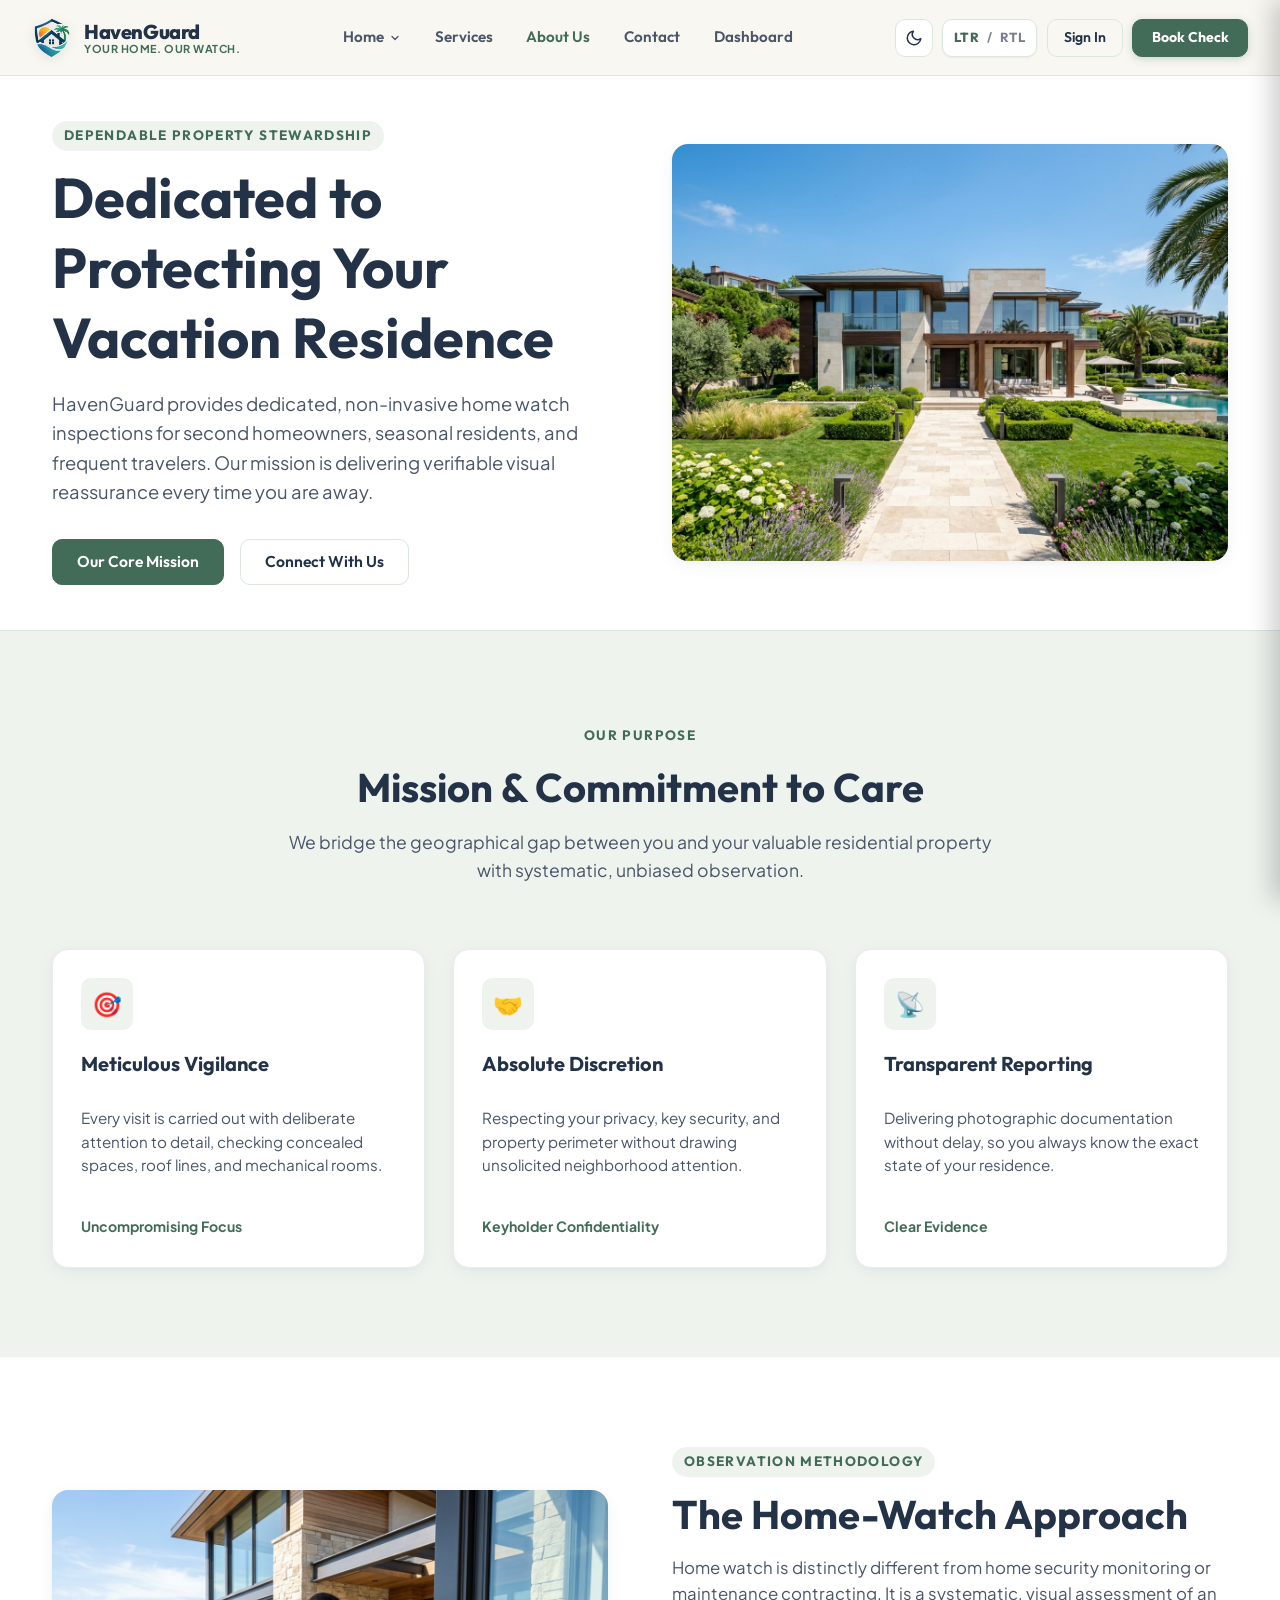
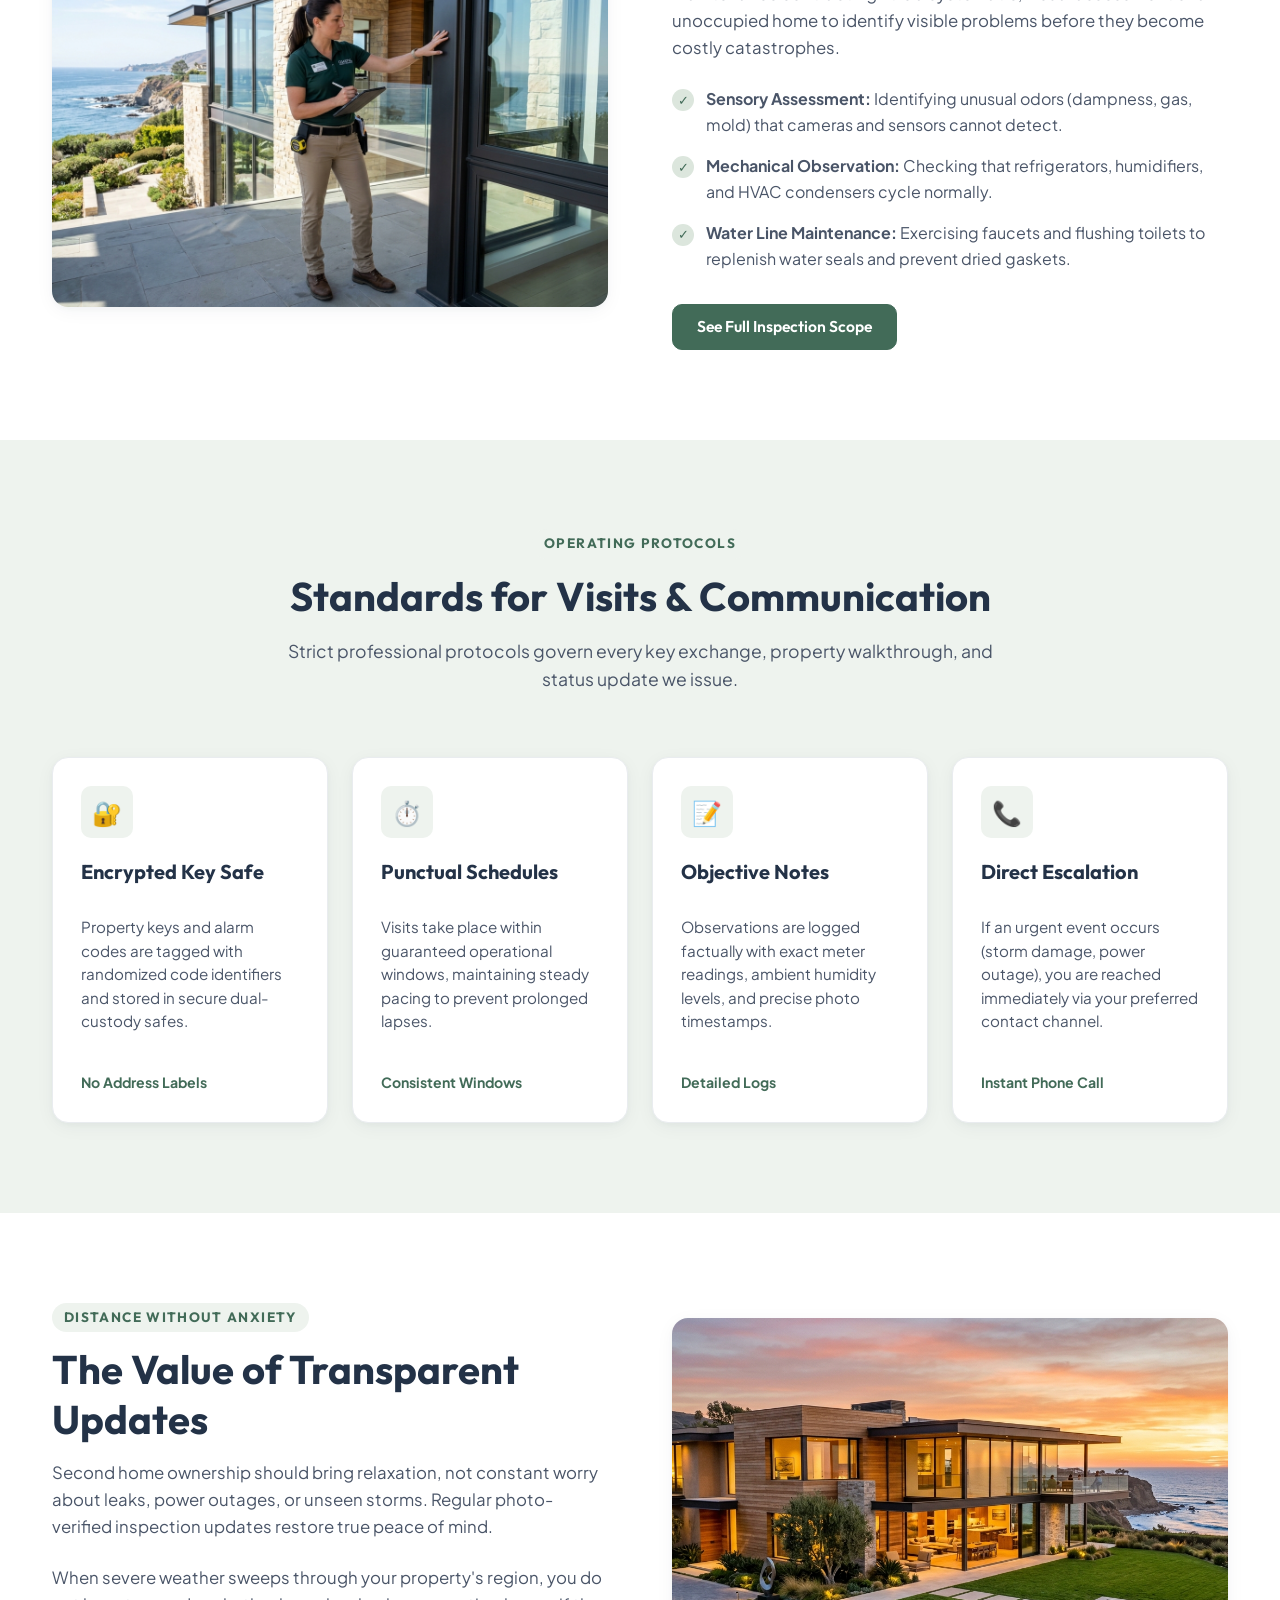
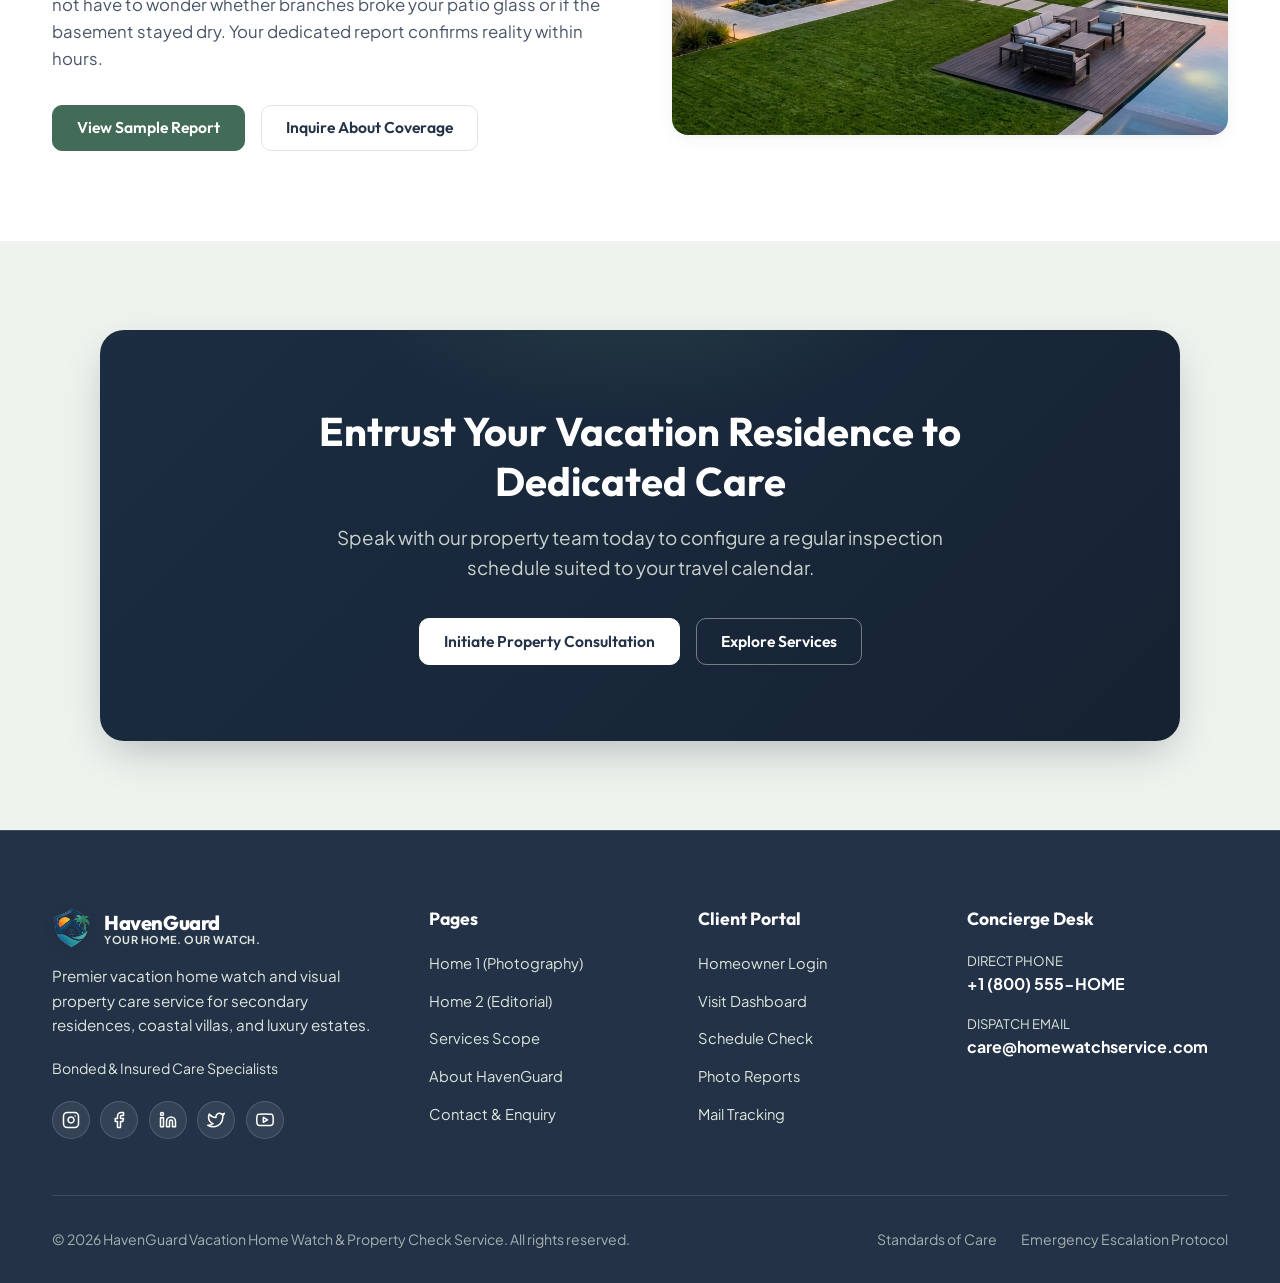
==== about.html @ 10bddcb8 "first commit" ====
<!DOCTYPE html>
<html lang="en" dir="ltr" data-theme="light">
<head>
  <meta charset="UTF-8">
  <meta name="viewport" content="width=device-width, initial-scale=1.0">
  <title>About Us | Vacation Home Watch Standards | HavenGuard</title>
  <meta name="description" content="Learn about our mission, methodical home-watch approach, rigorous inspection standards, and dependable homeowner communication.">
    <link rel="icon" type="image/png" href="assets/images/favicon.png">
  <link rel="stylesheet" href="assets/css/style.css">
  <script>
    (function() {
      const t = localStorage.getItem('homewatch_theme') || 'light';
      const d = localStorage.getItem('homewatch_dir') || 'ltr';
      document.documentElement.setAttribute('data-theme', t);
      document.documentElement.setAttribute('dir', d);
      document.documentElement.lang = d === 'rtl' ? 'ar' : 'en';
    })();
  </script>
</head>
<body>

  <!-- Page Preloader -->
  <div id="page-preloader" class="page-preloader" aria-hidden="true">
    <div class="preloader-content">
      <div class="preloader-shield-wrap">
        <img src="assets/images/havenguard-shield-icon.png" alt="HavenGuard" class="preloader-shield" width="68" height="68">
        <div class="preloader-pulse-ring"></div>
      </div>
      <div class="preloader-brand">
        <span class="preloader-title">HavenGuard</span>
        <span class="preloader-tagline">Your Home. Our Watch.</span>
      </div>
      <div class="preloader-progress-track">
        <div class="preloader-progress-bar"></div>
      </div>
    </div>
  </div>


  <!-- Navigation Header -->
  <header class="site-header">
    <div class="container navbar">
            <!-- Logo -->
      <a href="index.html" class="nav-brand" id="brand-logo" aria-label="HavenGuard - Your Home. Our Watch.">
        <img src="assets/images/havenguard-shield-icon.png" alt="HavenGuard Shield Logo" class="brand-logo-shield" width="38" height="38">
        <div class="brand-title-group">
          <span class="brand-name">HavenGuard</span>
          <span class="brand-tagline">Your Home. Our Watch.</span>
        </div>
      </a>

      <!-- Desktop Menu Links -->
      <nav class="nav-navigation" aria-label="Main Navigation">
        <ul class="nav-menu">
          <li class="nav-item">
            <button type="button" class="nav-link dropdown-trigger" aria-expanded="false" id="home-dropdown-btn">
              <span>Home</span>
              <svg class="dropdown-arrow" width="12" height="12" viewBox="0 0 24 24" fill="none" stroke="currentColor" stroke-width="2.5" stroke-linecap="round" stroke-linejoin="round" aria-hidden="true"><polyline points="6 9 12 15 18 9"></polyline></svg>
            </button>
            <ul class="dropdown-menu" aria-label="Home Variations">
              <li><a href="index.html" class="dropdown-item">Home 1 (Photography)</a></li>
              <li><a href="home-2.html" class="dropdown-item">Home 2 (Editorial)</a></li>
            </ul>
          </li>
          <li class="nav-item"><a href="services.html" class="nav-link">Services</a></li>
          <li class="nav-item"><a href="about.html" class="nav-link active">About Us</a></li>
          <li class="nav-item"><a href="contact.html" class="nav-link">Contact</a></li>
          <li class="nav-item"><a href="dashboard.html" class="nav-link">Dashboard</a></li>
        </ul>
      </nav>

      <!-- Action Controls -->
      <div class="nav-actions">
        <!-- Theme Toggle -->
        <button class="control-btn js-theme-toggle" id="theme-toggle-btn" aria-label="Switch to dark mode" title="Switch to dark mode">
          <svg class="theme-icon theme-icon-moon" width="18" height="18" viewBox="0 0 24 24" fill="none" stroke="currentColor" stroke-width="2" stroke-linecap="round" stroke-linejoin="round" aria-hidden="true">
            <path d="M21 12.79A9 9 0 1 1 11.21 3 7 7 0 0 0 21 12.79z"></path>
          </svg>
        </button>

        <!-- RTL / LTR Toggle -->
        <button class="control-btn dir-toggle-btn js-rtl-toggle" id="rtl-toggle-btn" aria-label="Switch text direction to RTL" title="Current: LTR (Click to switch to RTL)">
          <span class="dir-opt dir-opt-ltr active">LTR</span>
          <span class="dir-opt-sep">/</span>
          <span class="dir-opt dir-opt-rtl">RTL</span>
        </button>

        <!-- Simple Words Sign In Button -->
        <a href="login.html" class="btn btn-secondary btn-sm nav-login-btn" id="nav-login-btn">
          Sign In
        </a>

        <!-- Theme Matching CTA Button -->
        <a href="contact.html" class="btn btn-primary btn-sm nav-cta-btn" id="nav-cta-btn">
          Book Check
        </a>

        <!-- Mobile Hamburger Button -->
        <button class="hamburger-btn js-hamburger-btn" id="mobile-menu-btn" aria-label="Open mobile navigation menu" aria-expanded="false">
          <svg width="20" height="20" viewBox="0 0 24 24" fill="none" stroke="currentColor" stroke-width="2.2" stroke-linecap="round" stroke-linejoin="round" aria-hidden="true">
            <line x1="3" y1="12" x2="21" y2="12"></line>
            <line x1="3" y1="6" x2="21" y2="6"></line>
            <line x1="3" y1="18" x2="21" y2="18"></line>
          </svg>
        </button>
      </div>
    </div>
  </header>

  <!-- Mobile Drawer & Backdrop -->
  <div class="mobile-nav-backdrop js-mobile-backdrop"></div>
  <aside class="mobile-nav-drawer js-mobile-drawer" id="mobile-nav-drawer" aria-label="Mobile Navigation">
    <div class="mobile-nav-header">
      <a href="index.html" class="nav-brand" aria-label="HavenGuard Home">
        <img src="assets/images/havenguard-shield-icon.png" alt="HavenGuard Shield Logo" class="brand-logo-shield" width="34" height="34">
        <div class="brand-title-group">
          <span class="brand-name">HavenGuard</span>
          <span class="brand-tagline">Your Home. Our Watch.</span>
        </div>
      </a>
      <button class="control-btn js-drawer-close" aria-label="Close navigation menu">
        <svg width="18" height="18" viewBox="0 0 24 24" fill="none" stroke="currentColor" stroke-width="2" stroke-linecap="round" stroke-linejoin="round" aria-hidden="true">
          <line x1="18" y1="6" x2="6" y2="18"></line>
          <line x1="6" y1="6" x2="18" y2="18"></line>
        </svg>
      </button>
    </div>
    <ul class="mobile-nav-menu">
      <li class="mobile-nav-item has-dropdown">
        <button type="button" class="mobile-nav-link mobile-dropdown-toggle" id="mobile-home-dropdown-toggle" aria-expanded="false">
          <span>Home Variations</span>
          <svg class="dropdown-arrow" width="12" height="12" viewBox="0 0 24 24" fill="none" stroke="currentColor" stroke-width="2.5" stroke-linecap="round" stroke-linejoin="round" aria-hidden="true"><polyline points="6 9 12 15 18 9"></polyline></svg>
        </button>
        <ul class="mobile-dropdown-list">
          <li><a href="index.html" class="mobile-sublink">Home 1 (Photography)</a></li>
          <li><a href="home-2.html" class="mobile-sublink">Home 2 (Editorial)</a></li>
        </ul>
      </li>
      <li><a href="services.html" class="mobile-nav-link">Services</a></li>
      <li><a href="about.html" class="mobile-nav-link active">About Us</a></li>
      <li><a href="contact.html" class="mobile-nav-link">Contact</a></li>
      <li><a href="dashboard.html" class="mobile-nav-link mobile-nav-highlight">Portal Dashboard</a></li>
      <li><a href="login.html" class="mobile-nav-link">Sign In</a></li>
    </ul>
    <div class="mobile-nav-controls">
      <div class="mobile-controls-row">
        <button class="btn btn-secondary js-theme-toggle mobile-ctrl-btn" aria-label="Switch to dark mode">
          <span class="theme-icon-container">
            <svg class="theme-icon theme-icon-moon" width="18" height="18" viewBox="0 0 24 24" fill="none" stroke="currentColor" stroke-width="2" stroke-linecap="round" stroke-linejoin="round" aria-hidden="true">
              <path d="M21 12.79A9 9 0 1 1 11.21 3 7 7 0 0 0 21 12.79z"></path>
            </svg>
          </span>
          <span class="theme-label">Dark Mode</span>
        </button>
        <button class="btn btn-secondary js-rtl-toggle mobile-ctrl-btn dir-toggle-btn" aria-label="Switch text direction to RTL" title="Current: LTR (Click to switch to RTL)">
          <span class="dir-opt dir-opt-ltr active">LTR</span>
          <span class="dir-opt-sep">/</span>
          <span class="dir-opt dir-opt-rtl">RTL</span>
        </button>
      </div>
      <div style="display: flex; flex-direction: column; gap: 0.5rem;">
        <a href="login.html" class="btn btn-secondary btn-block">Sign In</a>
        <a href="contact.html" class="btn btn-primary btn-block">Book Check</a>
      </div>
    </div>
  </aside>

  <!-- =========================================================================
       MAIN CONTENT: EXACTLY 6 MAJOR SECTIONS
       ========================================================================= -->
  <main id="main-content">

    <!-- SECTION 1: Page Introduction with Residential Property Image -->
    <section class="section section-surface" id="about-intro">
      <div class="container">
        <div class="split-layout">
          <div>
            <span class="eyebrow">Dependable Property Stewardship</span>
            <h1 style="margin-block-end: 1rem;">Dedicated to Protecting Your Vacation Residence</h1>
            <p style="color: var(--text-secondary); font-size: 1.15rem; line-height: 1.6; margin-block-end: 2rem;">
              HavenGuard provides dedicated, non-invasive home watch inspections for second homeowners, seasonal residents, and frequent travelers. Our mission is delivering verifiable visual reassurance every time you are away.
            </p>
            <div class="btn-group">
              <a href="#mission" class="btn btn-primary">Our Core Mission</a>
              <a href="contact.html" class="btn btn-secondary">Connect With Us</a>
            </div>
          </div>
          <div class="split-img-wrapper">
            <img src="assets/images/hero-editorial.jpg" alt="Beautifully maintained luxury vacation estate in sunlight" loading="eager">
          </div>
        </div>
      </div>
    </section>

    <!-- SECTION 2: Mission and Commitment to Dependable Property Care -->
    <section class="section section-muted" id="mission">
      <div class="container">
        <div class="section-header">
          <span class="eyebrow">Our Purpose</span>
          <h2 class="section-title">Mission &amp; Commitment to Care</h2>
          <p class="section-subtitle">
            We bridge the geographical gap between you and your valuable residential property with systematic, unbiased observation.
          </p>
        </div>

        <div class="cards-grid-3">
          <article class="card">
            <div class="card-body">
              <div class="card-icon" aria-hidden="true">🎯</div>
              <h3 class="card-title">Meticulous Vigilance</h3>
              <p class="card-text">
                Every visit is carried out with deliberate attention to detail, checking concealed spaces, roof lines, and mechanical rooms.
              </p>
              <div class="card-action">
                <span style="font-size: 0.88rem; font-weight: 700; color: var(--color-forest);">Uncompromising Focus</span>
              </div>
            </div>
          </article>

          <article class="card">
            <div class="card-body">
              <div class="card-icon" aria-hidden="true">🤝</div>
              <h3 class="card-title">Absolute Discretion</h3>
              <p class="card-text">
                Respecting your privacy, key security, and property perimeter without drawing unsolicited neighborhood attention.
              </p>
              <div class="card-action">
                <span style="font-size: 0.88rem; font-weight: 700; color: var(--color-forest);">Keyholder Confidentiality</span>
              </div>
            </div>
          </article>

          <article class="card">
            <div class="card-body">
              <div class="card-icon" aria-hidden="true">📡</div>
              <h3 class="card-title">Transparent Reporting</h3>
              <p class="card-text">
                Delivering photographic documentation without delay, so you always know the exact state of your residence.
              </p>
              <div class="card-action">
                <span style="font-size: 0.88rem; font-weight: 700; color: var(--color-forest);">Clear Evidence</span>
              </div>
            </div>
          </article>
        </div>
      </div>
    </section>

    <!-- SECTION 3: How the Home-Watch Approach Works -->
    <section class="section section-surface" id="approach">
      <div class="container">
        <div class="split-layout">
          <div class="split-img-wrapper">
            <img src="assets/images/issue-reporting.jpg" alt="Property specialist conducting structured checklist on tablet" loading="lazy">
          </div>
          <div>
            <span class="eyebrow">Observation Methodology</span>
            <h2 class="section-title">The Home-Watch Approach</h2>
            <p style="color: var(--text-secondary); line-height: 1.6; margin-block-end: 1.5rem;">
              Home watch is distinctly different from home security monitoring or maintenance contracting. It is a systematic, visual assessment of an unoccupied home to identify visible problems before they become costly catastrophes.
            </p>

            <ul class="feature-checklist">
              <li class="feature-check-item">
                <span class="check-icon">✓</span>
                <span><strong>Sensory Assessment:</strong> Identifying unusual odors (dampness, gas, mold) that cameras and sensors cannot detect.</span>
              </li>
              <li class="feature-check-item">
                <span class="check-icon">✓</span>
                <span><strong>Mechanical Observation:</strong> Checking that refrigerators, humidifiers, and HVAC condensers cycle normally.</span>
              </li>
              <li class="feature-check-item">
                <span class="check-icon">✓</span>
                <span><strong>Water Line Maintenance:</strong> Exercising faucets and flushing toilets to replenish water seals and prevent dried gaskets.</span>
              </li>
            </ul>

            <div class="btn-group">
              <a href="services.html" class="btn btn-primary">See Full Inspection Scope</a>
            </div>
          </div>
        </div>
      </div>
    </section>

    <!-- SECTION 4: Standards for Property Visits and Communication -->
    <section class="section section-muted" id="standards">
      <div class="container">
        <div class="section-header">
          <span class="eyebrow">Operating Protocols</span>
          <h2 class="section-title">Standards for Visits &amp; Communication</h2>
          <p class="section-subtitle">
            Strict professional protocols govern every key exchange, property walkthrough, and status update we issue.
          </p>
        </div>

        <div class="cards-grid-4">
          <article class="card">
            <div class="card-body">
              <div class="card-icon" aria-hidden="true">🔐</div>
              <h3 class="card-title">Encrypted Key Safe</h3>
              <p class="card-text">
                Property keys and alarm codes are tagged with randomized code identifiers and stored in secure dual-custody safes.
              </p>
              <div class="card-action">
                <span style="font-size: 0.88rem; font-weight: 700; color: var(--color-forest);">No Address Labels</span>
              </div>
            </div>
          </article>

          <article class="card">
            <div class="card-body">
              <div class="card-icon" aria-hidden="true">⏱️</div>
              <h3 class="card-title">Punctual Schedules</h3>
              <p class="card-text">
                Visits take place within guaranteed operational windows, maintaining steady pacing to prevent prolonged lapses.
              </p>
              <div class="card-action">
                <span style="font-size: 0.88rem; font-weight: 700; color: var(--color-forest);">Consistent Windows</span>
              </div>
            </div>
          </article>

          <article class="card">
            <div class="card-body">
              <div class="card-icon" aria-hidden="true">📝</div>
              <h3 class="card-title">Objective Notes</h3>
              <p class="card-text">
                Observations are logged factually with exact meter readings, ambient humidity levels, and precise photo timestamps.
              </p>
              <div class="card-action">
                <span style="font-size: 0.88rem; font-weight: 700; color: var(--color-forest);">Detailed Logs</span>
              </div>
            </div>
          </article>

          <article class="card">
            <div class="card-body">
              <div class="card-icon" aria-hidden="true">📞</div>
              <h3 class="card-title">Direct Escalation</h3>
              <p class="card-text">
                If an urgent event occurs (storm damage, power outage), you are reached immediately via your preferred contact channel.
              </p>
              <div class="card-action">
                <span style="font-size: 0.88rem; font-weight: 700; color: var(--color-forest);">Instant Phone Call</span>
              </div>
            </div>
          </article>
        </div>
      </div>
    </section>

    <!-- SECTION 5: Value of Homeowner Updates (Image-and-Text Section) -->
    <section class="section section-surface" id="value-of-updates">
      <div class="container">
        <div class="split-layout">
          <div>
            <span class="eyebrow">Distance Without Anxiety</span>
            <h2 class="section-title">The Value of Transparent Updates</h2>
            <p style="color: var(--text-secondary); line-height: 1.6; margin-block-end: 1.5rem;">
              Second home ownership should bring relaxation, not constant worry about leaks, power outages, or unseen storms. Regular photo-verified inspection updates restore true peace of mind.
            </p>
            <p style="color: var(--text-secondary); line-height: 1.6; margin-block-end: 2rem;">
              When severe weather sweeps through your property's region, you do not have to wonder whether branches broke your patio glass or if the basement stayed dry. Your dedicated report confirms reality within hours.
            </p>
            <div class="btn-group">
              <a href="dashboard.html" class="btn btn-primary">View Sample Report</a>
              <a href="contact.html" class="btn btn-secondary">Inquire About Coverage</a>
            </div>
          </div>
          <div class="split-img-wrapper">
            <img src="assets/images/hero-coastal.jpg" alt="Tranquil coastal luxury vacation estate protected by scheduled inspections" loading="lazy">
          </div>
        </div>
      </div>
    </section>

    <!-- SECTION 6: Contact CTA and Footer -->
    <section class="section section-muted" id="about-cta">
      <div class="container">
        <div class="cta-banner-centered">
          <h2>Entrust Your Vacation Residence to Dedicated Care</h2>
          <p>
            Speak with our property team today to configure a regular inspection schedule suited to your travel calendar.
          </p>
          <div class="btn-group" style="justify-content: center;">
            <a href="contact.html" class="btn btn-white">Initiate Property Consultation</a>
            <a href="services.html" class="btn btn-outline-white">Explore Services</a>
          </div>
        </div>
      </div>
    </section>

  </main>

  <!-- Footer -->
  <footer class="site-footer">
    <div class="container">
      <div class="footer-grid">
                <!-- Brand Column -->
        <div class="footer-brand">
          <a href="index.html" class="nav-brand footer-brand-logo" style="margin-block-end: 1rem; color: #FFFFFF; text-decoration: none;">
            <img src="assets/images/havenguard-shield-icon.png" alt="HavenGuard Shield Logo" class="brand-logo-shield" width="38" height="38">
            <div class="brand-title-group">
              <span class="brand-name" style="color: #FFFFFF;">HavenGuard</span>
              <span class="brand-tagline" style="color: var(--color-sage);">Your Home. Our Watch.</span>
            </div>
          </a>
          <p>
            Premier vacation home watch and visual property care service for secondary residences, coastal villas, and luxury estates.
          </p>
          <div style="margin-block-start: 1.25rem; font-size: 0.88rem; color: var(--color-sage);">
            Bonded &amp; Insured Care Specialists
          </div>
          <!-- Social Media Icons -->
          <div class="footer-social-links" aria-label="HavenGuard Social Profiles">
            <a href="https://instagram.com" class="social-icon-btn" aria-label="HavenGuard on Instagram" target="_blank" rel="noopener noreferrer">
              <svg width="18" height="18" viewBox="0 0 24 24" fill="none" stroke="currentColor" stroke-width="2" stroke-linecap="round" stroke-linejoin="round" aria-hidden="true"><rect x="2" y="2" width="20" height="20" rx="5" ry="5"></rect><path d="M16 11.37A4 4 0 1 1 12.63 8 4 4 0 0 1 16 11.37z"></path><line x1="17.5" y1="6.5" x2="17.51" y2="6.5"></line></svg>
            </a>
            <a href="https://facebook.com" class="social-icon-btn" aria-label="HavenGuard on Facebook" target="_blank" rel="noopener noreferrer">
              <svg width="18" height="18" viewBox="0 0 24 24" fill="none" stroke="currentColor" stroke-width="2" stroke-linecap="round" stroke-linejoin="round" aria-hidden="true"><path d="M18 2h-3a5 5 0 0 0-5 5v3H7v4h3v8h4v-8h3l1-4h-4V7a1 1 0 0 1 1-1h3z"></path></svg>
            </a>
            <a href="https://linkedin.com" class="social-icon-btn" aria-label="HavenGuard on LinkedIn" target="_blank" rel="noopener noreferrer">
              <svg width="18" height="18" viewBox="0 0 24 24" fill="none" stroke="currentColor" stroke-width="2" stroke-linecap="round" stroke-linejoin="round" aria-hidden="true"><path d="M16 8a6 6 0 0 1 6 6v7h-4v-7a2 2 0 0 0-2-2 2 2 0 0 0-2 2v7h-4v-7a6 6 0 0 1 6-6z"></path><rect x="2" y="9" width="4" height="12"></rect><circle cx="4" cy="4" r="2"></circle></svg>
            </a>
            <a href="https://twitter.com" class="social-icon-btn" aria-label="HavenGuard on X" target="_blank" rel="noopener noreferrer">
              <svg width="18" height="18" viewBox="0 0 24 24" fill="none" stroke="currentColor" stroke-width="2" stroke-linecap="round" stroke-linejoin="round" aria-hidden="true"><path d="M23 3a10.9 10.9 0 0 1-3.14 1.53 4.48 4.48 0 0 0-7.86 3v1A10.66 10.66 0 0 1 3 4s-4 9 5 13a11.64 11.64 0 0 1-7 2c9 5 20 0 20-11.5a4.5 4.5 0 0 0-.08-.83A7.72 7.72 0 0 0 23 3z"></path></svg>
            </a>
            <a href="https://youtube.com" class="social-icon-btn" aria-label="HavenGuard on YouTube" target="_blank" rel="noopener noreferrer">
              <svg width="18" height="18" viewBox="0 0 24 24" fill="none" stroke="currentColor" stroke-width="2" stroke-linecap="round" stroke-linejoin="round" aria-hidden="true"><path d="M22.54 6.42a2.78 2.78 0 0 0-1.94-2C18.88 4 12 4 12 4s-6.88 0-8.6.46a2.78 2.78 0 0 0-1.94 2A29 29 0 0 0 1 11.75a29 29 0 0 0 .46 5.33A2.78 2.78 0 0 0 3.4 19c1.72.46 8.6.46 8.6.46s6.88 0 8.6-.46a2.78 2.78 0 0 0 1.94-2 29 29 0 0 0 .46-5.25 29 29 0 0 0-.46-5.33z"></path><polygon points="9.75 15.02 15.5 11.75 9.75 8.48 9.75 15.02"></polygon></svg>
            </a>
          </div>
        </div>

        

        <div>
          <h4 class="footer-heading">Pages</h4>
          <ul class="footer-links">
            <li><a href="index.html">Home 1 (Photography)</a></li>
            <li><a href="home-2.html">Home 2 (Editorial)</a></li>
            <li><a href="services.html">Services Scope</a></li>
            <li><a href="about.html">About HavenGuard</a></li>
            <li><a href="contact.html">Contact &amp; Enquiry</a></li>
          </ul>
        </div>

        <div>
          <h4 class="footer-heading">Client Portal</h4>
          <ul class="footer-links">
            <li><a href="login.html">Homeowner Login</a></li>
            <li><a href="dashboard.html">Visit Dashboard</a></li>
            <li><a href="dashboard.html">Schedule Check</a></li>
            <li><a href="dashboard.html">Photo Reports</a></li>
            <li><a href="dashboard.html">Mail Tracking</a></li>
          </ul>
        </div>

        <div>
          <h4 class="footer-heading">Concierge Desk</h4>
          <ul class="footer-links" style="gap: 1rem;">
            <li>
              <div style="font-size: 0.82rem; color: var(--color-sage); text-transform: uppercase;">Direct Phone</div>
              <strong style="color: #FFFFFF;">+1 (800) 555-HOME</strong>
            </li>
            <li>
              <div style="font-size: 0.82rem; color: var(--color-sage); text-transform: uppercase;">Dispatch Email</div>
              <strong style="color: #FFFFFF;">care@homewatchservice.com</strong>
            </li>
          </ul>
        </div>
      </div>

      <div class="footer-bottom">
        <div>&copy; 2026 HavenGuard Vacation Home Watch &amp; Property Check Service. All rights reserved.</div>
        <div style="display: flex; gap: 1.5rem;">
          <a href="about.html" style="color: inherit;">Standards of Care</a>
          <a href="contact.html" style="color: inherit;">Emergency Escalation Protocol</a>
        </div>
      </div>
    </div>
  </footer>

  <!-- Back to Top Button -->
  <button type="button" class="back-to-top js-back-to-top" id="back-to-top-btn" aria-label="Back to top" title="Back to top">
    <svg width="20" height="20" viewBox="0 0 24 24" fill="none" stroke="currentColor" stroke-width="2.5" stroke-linecap="round" stroke-linejoin="round" aria-hidden="true">
      <polyline points="18 15 12 9 6 15"></polyline>
    </svg>
  </button>

  <script src="assets/js/main.js"></script>
</body>
</html>
---- assets/css/style.css ----
/* ==========================================================================
   VACATION HOME WATCH & PROPERTY CHECK SERVICE
   Design System, CSS Variables, Light/Dark Modes, Logical Properties (RTL/LTR)
   ========================================================================== */

@import url('https://fonts.googleapis.com/css2?family=Outfit:wght@400;500;600;700;800&family=Plus+Jakarta+Sans:wght@400;500;600;700&display=swap');

:root {
  /* Brand Color Palette */
  --color-navy: #233247;
  --color-forest: #426B58;
  --color-forest-hover: #355646;
  --color-sage: #DCE6DD;
  --color-sage-light: #EEF3EE;
  --color-offwhite: #F8F7F2;
  --color-grey-light: #E9ECEF;
  --color-grey-mid: #6C757D;
  --color-white: #FFFFFF;
  --color-success: #2E7D32;
  --color-warning: #D97706;
  --color-danger: #DC2626;

  /* Theme Semantic Variables (Default: Light Mode) */
  --bg-primary: #F8F7F2;
  --bg-surface: #FFFFFF;
  --bg-surface-elevated: #FFFFFF;
  --bg-subtle: #EEF3EE;
  --bg-muted: #E9ECEF;
  --bg-hero-overlay: linear-gradient(135deg, rgba(18, 30, 46, 0.78) 0%, rgba(20, 32, 48, 0.62) 55%, rgba(14, 22, 33, 0.88) 100%);
  --bg-editorial-panel: #F8F7F2;

  --text-primary: #233247;
  --text-secondary: #4A5568;
  --text-muted: #6C757D;
  --text-inverse: #FFFFFF;
  --text-accent: #426B58;

  --border-subtle: #DCE6DD;
  --border-light: #E9ECEF;
  --border-focus: #426B58;

  --card-bg: #FFFFFF;
  --card-border: #E9ECEF;
  --card-shadow: 0 4px 20px -2px rgba(35, 50, 71, 0.06), 0 2px 6px -1px rgba(35, 50, 71, 0.04);
  --card-shadow-hover: 0 12px 32px -4px rgba(35, 50, 71, 0.12), 0 4px 12px -2px rgba(35, 50, 71, 0.08);

  --nav-bg: rgba(248, 247, 242, 0.94);
  --nav-border: #DCE6DD;

  --footer-bg: #233247;
  --footer-text: #DCE6DD;
  --footer-heading: #FFFFFF;
  --footer-border: rgba(220, 230, 221, 0.15);

  /* Typography */
  --font-heading: 'Outfit', -apple-system, BlinkMacSystemFont, 'Segoe UI', Roboto, sans-serif;
  --font-body: 'Plus Jakarta Sans', -apple-system, BlinkMacSystemFont, 'Segoe UI', Roboto, sans-serif;

  /* Layout & Spacing */
  --container-max: 1240px;
  --radius-sm: 6px;
  --radius-md: 10px;
  --radius-lg: 16px;
  --radius-xl: 24px;
  --radius-full: 9999px;

  --transition-base: 0.25s ease;
  --header-height: 76px;
}

/* ==========================================================================
   Dark Mode Overrides
   ========================================================================== */
[data-theme="dark"] {
  --bg-primary: #121A24;
  --bg-surface: #1B2636;
  --bg-surface-elevated: #243246;
  --bg-subtle: #16202D;
  --bg-muted: #243246;
  --bg-hero-overlay: linear-gradient(180deg, rgba(10, 15, 23, 0.6) 0%, rgba(8, 12, 19, 0.92) 100%);
  --bg-editorial-panel: #1B2636;

  --text-primary: #F8F7F2;
  --text-secondary: #B9C7BE;
  --text-muted: #829489;
  --text-inverse: #121A24;
  --text-accent: #6FA48A;

  --border-subtle: #2A3C52;
  --border-light: #243246;
  --border-focus: #6FA48A;

  --card-bg: #1B2636;
  --card-border: #2A3C52;
  --card-shadow: 0 4px 20px -2px rgba(0, 0, 0, 0.35);
  --card-shadow-hover: 0 12px 32px -4px rgba(0, 0, 0, 0.55);

  --nav-bg: rgba(18, 26, 36, 0.94);
  --nav-border: #2A3C52;

  --footer-bg: #0C121A;
  --footer-text: #B9C7BE;
  --footer-heading: #FFFFFF;
  --footer-border: rgba(255, 255, 255, 0.08);
}

/* ==========================================================================
   CSS Reset & Base Rules
   ========================================================================== */
*, *::before, *::after {
  box-sizing: border-box;
  margin: 0;
  padding: 0;
}

html {
  font-family: var(--font-body);
  font-size: 16px;
  line-height: 1.6;
  color: var(--text-primary);
  background-color: var(--bg-primary);
  scroll-behavior: smooth;
  -webkit-text-size-adjust: 100%;
}

body {
  min-height: 100vh;
  display: flex;
  flex-direction: column;
  overflow-x: hidden;
  position: relative;
  text-rendering: optimizeLegibility;
  -webkit-font-smoothing: antialiased;
}

img, svg {
  display: block;
  max-width: 100%;
  height: auto;
}

a {
  color: inherit;
  text-decoration: none;
  transition: color var(--transition-base);
}

button, input, select, textarea {
  font: inherit;
  color: inherit;
}

button {
  cursor: pointer;
  border: none;
  background: none;
}

h1, h2, h3, h4, h5, h6 {
  font-family: var(--font-heading);
  font-weight: 700;
  color: var(--text-primary);
  line-height: 1.25;
}

/* Fluid Typography */
h1 { font-size: clamp(2rem, 4.5vw + 0.5rem, 3.5rem); }
h2 { font-size: clamp(1.6rem, 3vw + 0.3rem, 2.5rem); }
h3 { font-size: clamp(1.25rem, 2vw + 0.2rem, 1.75rem); }
h4 { font-size: clamp(1.1rem, 1.5vw + 0.1rem, 1.35rem); }
p  { font-size: clamp(0.95rem, 0.5vw + 0.8rem, 1.05rem); }

/* Focus states */
:focus-visible {
  outline: 2px solid var(--border-focus);
  outline-offset: 3px;
}

/* ==========================================================================
   Layout Containers & Utilities
   ========================================================================== */
.container {
  width: 100%;
  max-width: var(--container-max);
  margin-inline: auto;
  padding-inline: clamp(1rem, 3vw, 2rem);
}

.container-narrow {
  width: 100%;
  max-width: 900px;
  margin-inline: auto;
  padding-inline: clamp(1rem, 3vw, 2rem);
}

.section {
  padding-block: clamp(3.5rem, 7vw, 6rem);
  position: relative;
}

.section-muted {
  background-color: var(--bg-subtle);
}

.section-surface {
  background-color: var(--bg-surface);
}

.section-dark {
  background-color: var(--color-navy);
  color: var(--color-white);
}

.section-header {
  text-align: center;
  max-width: 720px;
  margin-inline: auto;
  margin-block-end: clamp(2.5rem, 5vw, 4rem);
}

.section-header.start-aligned {
  text-align: start;
  margin-inline: 0;
}

.eyebrow {
  display: inline-block;
  font-family: var(--font-heading);
  font-size: 0.85rem;
  font-weight: 700;
  text-transform: uppercase;
  letter-spacing: 0.1em;
  color: var(--color-forest);
  margin-block-end: 0.75rem;
  padding-inline: 0.75rem;
  padding-block: 0.25rem;
  background-color: var(--bg-subtle);
  border-radius: var(--radius-full);
}

[data-theme="dark"] .eyebrow {
  color: var(--text-accent);
  background-color: rgba(111, 164, 138, 0.15);
}

.section-title {
  margin-block-end: 1rem;
}

.section-subtitle {
  color: var(--text-secondary);
  font-size: 1.1rem;
  line-height: 1.6;
}

/* ==========================================================================
   Buttons & Interactive Elements
   ========================================================================== */
.btn {
  display: inline-flex;
  align-items: center;
  justify-content: center;
  gap: 0.5rem;
  padding-inline: 1.5rem;
  padding-block: 0.8rem;
  border-radius: var(--radius-md);
  font-family: var(--font-heading);
  font-weight: 600;
  font-size: 0.98rem;
  line-height: 1.2;
  text-align: center;
  transition: all var(--transition-base);
  border: 1px solid transparent;
  white-space: nowrap;
}

.btn-primary {
  background-color: var(--color-forest);
  color: var(--color-white);
  border-color: var(--color-forest);
}

.btn-primary:hover {
  background-color: var(--color-forest-hover);
  border-color: var(--color-forest-hover);
  transform: translateY(-2px);
  box-shadow: 0 6px 16px -2px rgba(66, 107, 88, 0.35);
}

.btn-secondary {
  background-color: transparent;
  color: var(--text-primary);
  border-color: var(--border-subtle);
}

.btn-secondary:hover {
  background-color: var(--bg-subtle);
  border-color: var(--border-focus);
}

.btn-white {
  background-color: var(--color-white);
  color: var(--color-navy);
  border-color: var(--color-white);
}

.btn-white:hover {
  background-color: var(--color-offwhite);
  transform: translateY(-2px);
  box-shadow: 0 6px 16px -2px rgba(0, 0, 0, 0.15);
}

.btn-outline-white {
  background-color: transparent;
  color: var(--color-white);
  border-color: rgba(255, 255, 255, 0.4);
}

.btn-outline-white:hover {
  background-color: rgba(255, 255, 255, 0.15);
  border-color: var(--color-white);
}

.btn-sm {
  padding-inline: 1rem;
  padding-block: 0.5rem;
  font-size: 0.88rem;
}

.btn-block {
  width: 100%;
}

.btn-group {
  display: flex;
  flex-wrap: wrap;
  gap: 1rem;
  align-items: center;
}

/* ==========================================================================
   Header & Navigation
   ========================================================================== */
.site-header {
  position: sticky;
  top: 0;
  inset-inline: 0;
  z-index: 1000;
  height: var(--header-height);
  background-color: var(--nav-bg);
  backdrop-filter: blur(12px);
  -webkit-backdrop-filter: blur(12px);
  border-block-end: 1px solid var(--nav-border);
  transition: background-color var(--transition-base), border-color var(--transition-base);
}

.site-header .container.navbar,
.site-header .navbar,
.navbar {
  display: flex;
  align-items: center;
  justify-content: space-between;
  height: 100%;
  width: 100%;
  max-width: 100%;
  padding-inline: clamp(1rem, 2.5vw, 2.5rem);
}

.nav-brand {
  display: inline-flex;
  align-items: center;
  gap: 0.75rem;
  font-family: var(--font-heading);
  text-decoration: none;
  flex-shrink: 0;
  transition: opacity var(--transition-base);
}

.nav-brand:hover {
  opacity: 0.92;
}

.brand-logo-shield {
  width: 40px;
  height: 40px;
  object-fit: contain;
  flex-shrink: 0;
  filter: drop-shadow(0 2px 6px rgba(0, 0, 0, 0.12));
  transition: transform var(--transition-base);
}

.nav-brand:hover .brand-logo-shield {
  transform: scale(1.05);
}

.brand-title-group {
  display: flex;
  flex-direction: column;
  line-height: 1.15;
  text-align: start;
}

.brand-name {
  font-family: var(--font-heading);
  font-weight: 800;
  font-size: 1.25rem;
  color: var(--text-primary);
  letter-spacing: -0.02em;
  display: flex;
  align-items: center;
  gap: 0.35rem;
}

.brand-tagline {
  font-family: var(--font-body);
  font-size: 0.68rem;
  font-weight: 700;
  letter-spacing: 0.05em;
  color: var(--color-forest);
  text-transform: uppercase;
}

[data-theme="dark"] .brand-tagline {
  color: var(--text-accent);
}

.brand-icon {
  width: 36px;
  height: 36px;
  background-color: var(--color-forest);
  color: var(--color-white);
  display: inline-flex;
  align-items: center;
  justify-content: center;
  border-radius: var(--radius-md);
  flex-shrink: 0;
}

.nav-navigation {
  display: flex;
  align-items: center;
  justify-content: center;
  flex: 1 1 auto;
}

.nav-menu {
  display: inline-flex;
  align-items: center;
  gap: 1.6rem;
  list-style: none;
  margin: 0;
  padding: 0;
}

.nav-item {
  position: relative;
}

.nav-link {
  font-family: var(--font-heading);
  font-size: 0.95rem;
  font-weight: 600;
  color: var(--text-secondary);
  padding-block: 0.4rem;
  padding-inline: 0.25rem;
  display: inline-flex;
  align-items: center;
  gap: 0.35rem;
  background: transparent;
  border: none;
  cursor: pointer;
  transition: color var(--transition-base);
  white-space: nowrap;
}

.nav-link:hover, .nav-link.active {
  color: var(--color-forest);
}

[data-theme="dark"] .nav-link:hover, [data-theme="dark"] .nav-link.active {
  color: var(--text-accent);
}

.dropdown-arrow {
  transition: transform var(--transition-base);
}

.nav-item:hover .dropdown-arrow,
.dropdown-trigger[aria-expanded="true"] .dropdown-arrow {
  transform: rotate(180deg);
}

/* Dropdown */
.dropdown-trigger {
  cursor: pointer;
}

.dropdown-menu {
  position: absolute;
  top: calc(100% + 8px);
  inset-inline-start: 0;
  min-width: 220px;
  background-color: var(--bg-surface);
  border: 1px solid var(--border-subtle);
  border-radius: var(--radius-md);
  box-shadow: var(--card-shadow-hover);
  padding: 0.5rem;
  list-style: none;
  opacity: 0;
  visibility: hidden;
  transform: translateY(8px);
  transition: opacity var(--transition-base), transform var(--transition-base), visibility var(--transition-base);
  z-index: 100;
}

.nav-item:hover .dropdown-menu,
.nav-item:focus-within .dropdown-menu,
.dropdown-menu.show {
  opacity: 1;
  visibility: visible;
  transform: translateY(0);
}

.dropdown-item {
  display: block;
  padding: 0.6rem 1rem;
  font-size: 0.9rem;
  font-weight: 500;
  color: var(--text-primary);
  border-radius: var(--radius-sm);
  transition: background-color var(--transition-base), color var(--transition-base);
}

.dropdown-item:hover, .dropdown-item.active {
  background-color: var(--bg-subtle);
  color: var(--color-forest);
}

[data-theme="dark"] .dropdown-item:hover, [data-theme="dark"] .dropdown-item.active {
  color: var(--text-accent);
}

/* Navigation Actions (Theme, RTL, Login) */
.nav-actions {
  display: inline-flex;
  align-items: center;
  gap: 0.6rem;
  flex-shrink: 0;
}

.control-btn {
  width: 38px;
  height: 38px;
  display: inline-flex;
  align-items: center;
  justify-content: center;
  border-radius: var(--radius-md);
  border: 1px solid var(--border-subtle);
  background-color: var(--bg-surface);
  color: var(--text-primary);
  font-size: 0.95rem;
  transition: all var(--transition-base);
  flex-shrink: 0;
  padding: 0;
  cursor: pointer;
}

.control-btn:hover {
  background-color: var(--bg-subtle);
  border-color: var(--border-focus);
}

.dir-toggle-btn {
  width: auto;
  min-width: 68px;
  height: 38px;
  padding-inline: 0.65rem;
  font-family: var(--font-heading);
  font-size: 0.82rem;
  font-weight: 700;
  letter-spacing: 0.05em;
  display: inline-flex;
  align-items: center;
  justify-content: center;
  gap: 0.35rem;
  user-select: none;
  background-color: var(--bg-surface);
  border: 1px solid var(--border-subtle);
  border-radius: var(--radius-md);
  box-shadow: 0 1px 3px rgba(0, 0, 0, 0.05);
}

.dir-opt {
  color: var(--text-secondary);
  opacity: 0.75;
  font-weight: 700;
  transition: all var(--transition-base);
}

.dir-opt.active {
  color: var(--color-forest);
  opacity: 1;
  font-weight: 800;
}

.dir-opt-sep {
  color: var(--text-muted);
  font-weight: 700;
  opacity: 0.85;
  font-size: 0.82rem;
  margin-inline: 0.1rem;
}

[data-theme="dark"] .dir-toggle-btn {
  background-color: var(--bg-surface-elevated);
  border-color: var(--border-subtle);
}

[data-theme="dark"] .dir-opt {
  color: #94A3B8;
  opacity: 0.85;
  font-weight: 700;
}

[data-theme="dark"] .dir-opt.active {
  color: #4ADE80;
  opacity: 1;
  font-weight: 800;
  text-shadow: 0 0 8px rgba(74, 222, 128, 0.4);
}

[data-theme="dark"] .dir-opt-sep {
  color: #94A3B8;
  opacity: 0.9;
  font-weight: 700;
}

/* Auth Divider & Social Login Options */
.auth-divider {
  display: flex;
  align-items: center;
  margin-block: 1.5rem;
  color: var(--text-muted);
  font-size: 0.82rem;
  font-weight: 700;
  text-transform: uppercase;
  letter-spacing: 0.08em;
}

.auth-divider::before,
.auth-divider::after {
  content: '';
  flex: 1;
  border-block-end: 1px solid var(--border-subtle);
}

.auth-divider span {
  padding-inline: 0.85rem;
}

.social-auth-grid {
  display: grid;
  grid-template-columns: repeat(3, 1fr);
  gap: 0.75rem;
  margin-block-end: 1.5rem;
}

.btn-social-auth {
  display: inline-flex;
  align-items: center;
  justify-content: center;
  gap: 0.5rem;
  padding-block: 0.75rem;
  padding-inline: 0.85rem;
  border-radius: var(--radius-md);
  border: 1px solid var(--border-subtle);
  background-color: var(--bg-surface);
  color: var(--text-primary);
  font-family: var(--font-heading);
  font-size: 0.88rem;
  font-weight: 600;
  transition: all var(--transition-base);
  cursor: pointer;
  box-shadow: 0 1px 3px rgba(0, 0, 0, 0.04);
}

.btn-social-auth:hover {
  background-color: var(--bg-subtle);
  border-color: var(--color-forest);
  transform: translateY(-2px);
  box-shadow: var(--card-shadow);
}

[data-theme="dark"] .btn-social-auth {
  background-color: var(--bg-surface-elevated);
  border-color: var(--border-subtle);
  color: var(--text-primary);
}

[data-theme="dark"] .btn-social-auth:hover {
  border-color: var(--text-accent);
  background-color: rgba(111, 164, 138, 0.12);
}

.nav-login-btn {
  height: 38px;
  padding-inline: 1rem;
  padding-block: 0;
  display: inline-flex;
  align-items: center;
  justify-content: center;
  font-size: 0.88rem;
  font-weight: 600;
  border-radius: var(--radius-md);
  flex-shrink: 0;
  white-space: nowrap;
}

.nav-cta-btn {
  height: 38px;
  padding-inline: 1.15rem;
  padding-block: 0;
  display: inline-flex;
  align-items: center;
  justify-content: center;
  font-size: 0.88rem;
  font-weight: 700;
  border-radius: var(--radius-md);
  flex-shrink: 0;
  white-space: nowrap;
  background-color: var(--color-forest);
  color: var(--color-white);
  border: 1px solid var(--color-forest);
  box-shadow: 0 2px 8px rgba(66, 107, 88, 0.25);
  transition: all var(--transition-base);
}

.nav-cta-btn:hover {
  background-color: var(--color-forest-hover);
  border-color: var(--color-forest-hover);
  transform: translateY(-1px);
  box-shadow: 0 4px 12px rgba(66, 107, 88, 0.35);
  color: var(--color-white);
}

[data-theme="dark"] .nav-cta-btn {
  background-color: var(--color-forest);
  color: var(--color-white);
  border-color: var(--color-forest);
  box-shadow: 0 2px 8px rgba(0, 0, 0, 0.4);
}

[data-theme="dark"] .nav-cta-btn:hover {
  background-color: var(--color-forest-hover);
  border-color: var(--color-forest-hover);
}

.hamburger-btn {
  display: none;
  width: 38px;
  height: 38px;
  border-radius: var(--radius-md);
  border: 1px solid var(--border-subtle);
  background-color: var(--bg-surface);
  color: var(--text-primary);
  align-items: center;
  justify-content: center;
  cursor: pointer;
  transition: all var(--transition-base);
  flex-shrink: 0;
}

.hamburger-btn:hover {
  background-color: var(--bg-subtle);
  border-color: var(--border-focus);
}

/* Mobile Drawer */
.mobile-nav-backdrop {
  position: fixed;
  inset: 0;
  background-color: rgba(0, 0, 0, 0.55);
  backdrop-filter: blur(4px);
  -webkit-backdrop-filter: blur(4px);
  z-index: 1040;
  opacity: 0;
  visibility: hidden;
  transition: all var(--transition-base);
}

.mobile-nav-backdrop.open {
  opacity: 1;
  visibility: visible;
}

.mobile-nav-drawer {
  position: fixed;
  top: 0;
  inset-inline-end: 0;
  width: min(340px, 86vw);
  height: 100%;
  background-color: var(--bg-surface);
  z-index: 1050;
  box-shadow: -8px 0 24px rgba(0, 0, 0, 0.2);
  padding: 1.5rem;
  display: flex;
  flex-direction: column;
  overflow-y: auto;
  transform: translateX(100%);
  transition: transform 0.3s cubic-bezier(0.16, 1, 0.3, 1);
}

[dir="rtl"] .mobile-nav-drawer {
  box-shadow: 8px 0 24px rgba(0, 0, 0, 0.2);
  transform: translateX(-100%);
}

.mobile-nav-drawer.open,
[dir="rtl"] .mobile-nav-drawer.open {
  transform: translateX(0);
}

.mobile-nav-header {
  display: flex;
  align-items: center;
  justify-content: space-between;
  margin-block-end: 1.5rem;
  padding-block-end: 1rem;
  border-block-end: 1px solid var(--border-subtle);
}

.mobile-nav-menu {
  list-style: none;
  display: flex;
  flex-direction: column;
  gap: 0.5rem;
  margin-block-end: 1.5rem;
}

.mobile-nav-link {
  display: flex;
  align-items: center;
  justify-content: space-between;
  width: 100%;
  padding: 0.75rem 0.75rem;
  font-family: var(--font-heading);
  font-size: 1rem;
  font-weight: 600;
  color: var(--text-primary);
  border-radius: var(--radius-sm);
  border-block-end: 1px solid var(--border-light);
  background: transparent;
  border-inline: none;
  border-top: none;
  text-align: start;
  cursor: pointer;
  transition: all var(--transition-base);
}

.mobile-nav-link:hover, .mobile-nav-link.active {
  color: var(--color-forest);
  background-color: var(--bg-subtle);
}

[data-theme="dark"] .mobile-nav-link:hover, [data-theme="dark"] .mobile-nav-link.active {
  color: var(--text-accent);
}

.mobile-nav-highlight {
  color: var(--color-forest);
  font-weight: 700;
}

[data-theme="dark"] .mobile-nav-highlight {
  color: var(--text-accent);
}

.mobile-dropdown-list {
  padding-inline-start: 1rem;
  list-style: none;
  display: none;
  flex-direction: column;
  gap: 0.4rem;
  margin-block: 0.5rem;
}

.mobile-dropdown-list.show {
  display: flex;
}

.mobile-sublink {
  display: block;
  padding: 0.55rem 0.75rem;
  font-size: 0.92rem;
  font-weight: 500;
  color: var(--text-secondary);
  border-radius: var(--radius-sm);
  transition: all var(--transition-base);
}

.mobile-sublink.active, .mobile-sublink:hover {
  color: var(--color-forest);
  background-color: var(--bg-subtle);
  font-weight: 600;
}

[data-theme="dark"] .mobile-sublink.active, [data-theme="dark"] .mobile-sublink:hover {
  color: var(--text-accent);
}

.mobile-nav-controls {
  margin-top: auto;
  padding-block-start: 1.25rem;
  border-block-start: 1px solid var(--border-subtle);
  display: flex;
  flex-direction: column;
  gap: 0.85rem;
}

.mobile-controls-row {
  display: flex;
  gap: 0.5rem;
}

.mobile-ctrl-btn {
  flex: 1;
  display: inline-flex;
  align-items: center;
  justify-content: center;
  gap: 0.5rem;
  height: 38px;
  font-size: 0.88rem;
  padding-inline: 0.5rem;
}

/* ==========================================================================
   Home 1: Photography-Led Components
   ========================================================================== */
.hero-photo {
  position: relative;
  min-height: calc(100vh - var(--header-height));
  min-height: calc(100svh - var(--header-height));
  display: flex;
  align-items: center;
  background-image: var(--bg-hero-overlay), url('../images/hero-coastal.jpg');
  background-size: cover;
  background-position: center;
  background-repeat: no-repeat;
  color: var(--color-white);
  padding-block: clamp(3rem, 6vh, 5rem);
}

.hero-photo-content {
  max-width: 720px;
  text-align: start;
}

.hero-photo .badge-light {
  display: inline-flex;
  align-items: center;
  gap: 0.5rem;
  background-color: rgba(255, 255, 255, 0.16);
  backdrop-filter: blur(8px);
  -webkit-backdrop-filter: blur(8px);
  padding: 0.45rem 1rem;
  border-radius: var(--radius-full);
  font-family: var(--font-heading);
  font-size: 0.88rem;
  font-weight: 600;
  color: var(--color-white);
  margin-block-end: 1.5rem;
  border: 1px solid rgba(255, 255, 255, 0.28);
}

.hero-photo h1 {
  color: var(--color-white);
  font-size: clamp(2.1rem, 4.2vw, 3.5rem);
  line-height: 1.18;
  margin-block-end: 1.25rem;
  letter-spacing: -0.025em;
}

.hero-photo p {
  color: rgba(255, 255, 255, 0.92);
  font-size: clamp(1.05rem, 1.2vw + 0.4rem, 1.25rem);
  line-height: 1.6;
  margin-block-end: 2.25rem;
  max-width: 620px;
}

.hero-photo .btn-group {
  display: flex;
  align-items: center;
  gap: 1rem;
  flex-wrap: wrap;
}

.hero-photo .btn-group .btn {
  min-height: 48px;
  padding-inline: 1.75rem;
  padding-block: 0.85rem;
  font-size: 1rem;
  font-weight: 600;
}

/* ==========================================================================
   Home 2: Structured Editorial Components
   ========================================================================== */
.hero-editorial {
  position: relative;
  min-height: calc(100vh - var(--header-height));
  min-height: calc(100svh - var(--header-height));
  display: flex;
  align-items: center;
  background-color: var(--bg-surface);
  border-block-end: 1px solid var(--border-subtle);
  padding-block: clamp(3rem, 6vh, 5rem);
}

.editorial-grid {
  display: grid;
  grid-template-columns: 1fr 1.1fr;
  gap: clamp(2rem, 5vw, 4rem);
  align-items: center;
  width: 100%;
}

.editorial-copy h1 {
  margin-block-end: 1.25rem;
  color: var(--text-primary);
}

.editorial-copy p {
  color: var(--text-secondary);
  font-size: 1.15rem;
  margin-block-end: 2rem;
}

.editorial-visual-wrapper {
  position: relative;
}

.editorial-img-main {
  width: 100%;
  aspect-ratio: 4/3;
  object-fit: cover;
  border-radius: var(--radius-lg);
  box-shadow: var(--card-shadow-hover);
}

.editorial-floating-badge {
  position: absolute;
  bottom: -20px;
  inset-inline-start: -20px;
  background-color: var(--bg-surface);
  border: 1px solid var(--border-subtle);
  border-radius: var(--radius-md);
  padding: 1.2rem;
  box-shadow: var(--card-shadow-hover);
  display: flex;
  align-items: center;
  gap: 1rem;
  max-width: 280px;
}

.floating-icon {
  width: 44px;
  height: 44px;
  background-color: var(--color-sage);
  color: var(--color-forest);
  border-radius: var(--radius-md);
  display: flex;
  align-items: center;
  justify-content: center;
  font-size: 1.3rem;
  flex-shrink: 0;
}

/* Editorial Feature Strip (Home 2 Section 2) */
.feature-strip {
  display: grid;
  grid-template-columns: repeat(4, 1fr);
  gap: 1.5rem;
}

.feature-strip-item {
  background-color: var(--bg-surface);
  border: 1px solid var(--border-subtle);
  border-radius: var(--radius-md);
  padding: 1.75rem 1.5rem;
  display: flex;
  flex-direction: column;
  transition: all var(--transition-base);
}

.feature-strip-item:hover {
  transform: translateY(-3px);
  border-color: var(--color-forest);
  box-shadow: var(--card-shadow);
}

.feature-strip-icon {
  width: 48px;
  height: 48px;
  background-color: var(--bg-subtle);
  color: var(--color-forest);
  border-radius: var(--radius-md);
  display: flex;
  align-items: center;
  justify-content: center;
  font-size: 1.4rem;
  margin-block-end: 1rem;
}

/* ==========================================================================
   Card Standards & Strict Equal Heights (Section 11)
   ========================================================================== */
.cards-grid-4 {
  display: grid;
  grid-template-columns: repeat(4, 1fr);
  gap: 1.5rem;
}

.cards-grid-3 {
  display: grid;
  grid-template-columns: repeat(3, 1fr);
  gap: 1.75rem;
}

.cards-grid-2 {
  display: grid;
  grid-template-columns: repeat(2, 1fr);
  gap: 2rem;
}

/* Universal Card Architecture */
.card {
  height: 100%;
  display: flex;
  flex-direction: column;
  background-color: var(--card-bg);
  border: 1px solid var(--card-border);
  border-radius: var(--radius-lg);
  overflow: hidden;
  box-shadow: var(--card-shadow);
  transition: transform var(--transition-base), box-shadow var(--transition-base), border-color var(--transition-base);
}

.card:hover {
  transform: translateY(-4px);
  box-shadow: var(--card-shadow-hover);
  border-color: var(--border-focus);
}

.card-media {
  width: 100%;
  aspect-ratio: 16/10;
  overflow: hidden;
  position: relative;
  background-color: var(--bg-muted);
}

.card-media img {
  width: 100%;
  height: 100%;
  object-fit: cover;
  display: block;
  transition: transform 0.4s ease;
}

.card-media img[src$=".svg"] {
  object-fit: contain;
  background-color: var(--bg-surface);
  padding: 0.35rem;
}

.card:hover .card-media img {
  transform: scale(1.02);
}

.card-body {
  padding: 1.75rem;
  display: flex;
  flex-direction: column;
  flex-grow: 1;
}

.card-icon {
  width: 52px;
  height: 52px;
  border-radius: var(--radius-md);
  background-color: var(--bg-subtle);
  color: var(--color-forest);
  display: flex;
  align-items: center;
  justify-content: center;
  font-size: 1.5rem;
  margin-block-end: 1.25rem;
  flex-shrink: 0;
}

/* Strict Title & Description Sizing across Rows */
.card-title {
  font-size: 1.25rem;
  margin-block-end: 0.75rem;
  min-height: 2.8rem; /* Accommodates up to 2 lines consistently */
  line-height: 1.35;
  display: flex;
  align-items: flex-start;
}

.card-text {
  color: var(--text-secondary);
  font-size: 0.95rem;
  line-height: 1.55;
  margin-block-end: 1.5rem;
  min-height: 4.4rem; /* Accommodates 3 lines consistently */
}

/* Card Actions Alignment: Push button to bottom */
.card-action {
  margin-top: auto;
  padding-block-start: 0.75rem;
}

/* ==========================================================================
   Horizontal Process / How It Works Component (Home 1 Section 4)
   ========================================================================== */
.process-flow {
  display: grid;
  grid-template-columns: repeat(4, 1fr);
  gap: 1.5rem;
  position: relative;
}

.process-step {
  background-color: var(--bg-surface);
  border: 1px solid var(--border-subtle);
  border-radius: var(--radius-lg);
  padding: 2rem 1.5rem;
  display: flex;
  flex-direction: column;
  position: relative;
  height: 100%;
}

.step-number {
  width: 44px;
  height: 44px;
  background-color: var(--color-forest);
  color: var(--color-white);
  border-radius: var(--radius-full);
  display: flex;
  align-items: center;
  justify-content: center;
  font-family: var(--font-heading);
  font-weight: 700;
  font-size: 1.2rem;
  margin-block-end: 1.25rem;
}

.step-title {
  font-size: 1.15rem;
  margin-block-end: 0.5rem;
  min-height: 2.6rem;
}

.step-desc {
  color: var(--text-secondary);
  font-size: 0.92rem;
  line-height: 1.5;
}

/* ==========================================================================
   Standardized 1st Section Height for All Other Pages (Services, About, Contact)
   ========================================================================== */
#services-intro,
#about-intro,
#contact-intro {
  min-height: clamp(380px, 48vh, 480px);
  display: flex;
  align-items: center;
  padding-block: clamp(2.5rem, 5vh, 4rem);
  background-color: var(--bg-surface);
  border-block-end: 1px solid var(--border-subtle);
}

#services-intro .container,
#about-intro .container,
#contact-intro .container {
  width: 100%;
}

/* ==========================================================================
   Split Feature Section (Home 1 Section 5, About Section 5, etc.)
   ========================================================================== */
.split-layout {
  display: grid;
  grid-template-columns: 1fr 1fr;
  gap: clamp(2.5rem, 5vw, 4.5rem);
  align-items: center;
}

.split-layout.reversed {
  direction: rtl;
}

.split-layout.reversed > * {
  direction: ltr;
}

[dir="rtl"] .split-layout.reversed {
  direction: ltr;
}

[dir="rtl"] .split-layout.reversed > * {
  direction: rtl;
}

.split-img-wrapper {
  position: relative;
  border-radius: var(--radius-lg);
  overflow: hidden;
  box-shadow: var(--card-shadow);
}

.split-img-wrapper img {
  width: 100%;
  aspect-ratio: 4/3;
  object-fit: cover;
}

.feature-checklist {
  list-style: none;
  display: flex;
  flex-direction: column;
  gap: 1rem;
  margin-block-start: 1.5rem;
  margin-block-end: 2rem;
}

.feature-check-item {
  display: flex;
  align-items: flex-start;
  gap: 0.75rem;
  font-size: 1rem;
  color: var(--text-secondary);
}

.check-icon {
  width: 22px;
  height: 22px;
  border-radius: var(--radius-full);
  background-color: var(--color-sage);
  color: var(--color-forest);
  display: inline-flex;
  align-items: center;
  justify-content: center;
  font-size: 0.8rem;
  flex-shrink: 0;
  margin-block-start: 0.2rem;
}

/* ==========================================================================
   UI Report Preview (Home 2 Section 3, Services Section 4)
   ========================================================================== */
.report-preview-box {
  background-color: var(--bg-surface);
  border: 1px solid var(--border-subtle);
  border-radius: var(--radius-xl);
  padding: clamp(1.5rem, 3vw, 2.5rem);
  box-shadow: var(--card-shadow);
}

.report-header {
  display: flex;
  justify-content: space-between;
  align-items: center;
  flex-wrap: wrap;
  gap: 1rem;
  padding-block-end: 1.5rem;
  border-block-end: 1px solid var(--border-subtle);
  margin-block-end: 1.5rem;
}

.report-status-badge {
  display: inline-flex;
  align-items: center;
  gap: 0.5rem;
  padding: 0.4rem 1rem;
  border-radius: var(--radius-full);
  font-family: var(--font-heading);
  font-weight: 700;
  font-size: 0.85rem;
  background-color: rgba(46, 125, 50, 0.12);
  color: var(--color-success);
}

.report-gallery {
  display: grid;
  grid-template-columns: repeat(4, 1fr);
  gap: 1rem;
  margin-block-end: 1.5rem;
}

.report-thumb {
  position: relative;
  aspect-ratio: 4/3;
  border-radius: var(--radius-md);
  overflow: hidden;
  background-color: var(--bg-muted);
  border: 1px solid var(--border-subtle);
  cursor: pointer;
  transition: transform var(--transition-base);
}

.report-thumb:hover {
  transform: scale(1.03);
}

.report-thumb img {
  width: 100%;
  height: 100%;
  object-fit: cover;
}

.report-thumb-label {
  position: absolute;
  bottom: 0;
  inset-inline: 0;
  background: linear-gradient(180deg, transparent 0%, rgba(0, 0, 0, 0.85) 100%);
  color: #FFFFFF;
  padding: 0.4rem 0.6rem;
  font-size: 0.78rem;
  font-weight: 600;
  text-align: center;
}

.report-notes-grid {
  display: grid;
  grid-template-columns: repeat(3, 1fr);
  gap: 1rem;
}

.report-note-card {
  background-color: var(--bg-subtle);
  padding: 1rem;
  border-radius: var(--radius-md);
  font-size: 0.9rem;
}

.report-note-card strong {
  display: block;
  color: var(--text-primary);
  margin-block-end: 0.25rem;
}

/* ==========================================================================
   Editorial Asymmetric Care (Home 2 Section 4)
   ========================================================================== */
.editorial-care-grid {
  display: grid;
  grid-template-columns: 1.2fr 1fr;
  gap: 2rem;
  align-items: stretch;
}

.editorial-care-card {
  background-color: var(--bg-surface);
  border: 1px solid var(--border-subtle);
  border-radius: var(--radius-lg);
  padding: 2.25rem;
  display: flex;
  flex-direction: column;
  justify-content: center;
}

.editorial-stack {
  display: flex;
  flex-direction: column;
  gap: 1.5rem;
}

.editorial-mini-card {
  background-color: var(--bg-surface);
  border: 1px solid var(--border-subtle);
  border-radius: var(--radius-md);
  padding: 1.5rem;
  display: flex;
  gap: 1.25rem;
  align-items: flex-start;
}

.mini-icon {
  width: 44px;
  height: 44px;
  background-color: var(--bg-subtle);
  color: var(--color-forest);
  border-radius: var(--radius-md);
  display: flex;
  align-items: center;
  justify-content: center;
  font-size: 1.2rem;
  flex-shrink: 0;
}

/* ==========================================================================
   Banner CTA Components (Section 6 variations)
   ========================================================================== */
/* Home 1 Section 6 CTA */
.cta-banner-centered {
  background: linear-gradient(135deg, #1C2D42 0%, #152232 100%);
  color: var(--color-white);
  border-radius: var(--radius-xl);
  padding: clamp(3.5rem, 6vw, 4.75rem) clamp(1.5rem, 4vw, 3.5rem);
  text-align: center;
  box-shadow: 0 16px 44px -10px rgba(18, 30, 46, 0.28), 0 0 0 1px rgba(255, 255, 255, 0.1);
  margin-inline: auto;
  max-width: 1080px;
  position: relative;
  overflow: hidden;
}

.cta-banner-centered::before {
  content: '';
  position: absolute;
  top: -50%;
  left: 50%;
  transform: translateX(-50%);
  width: 600px;
  height: 300px;
  background: radial-gradient(ellipse at center, rgba(66, 107, 88, 0.28) 0%, transparent 70%);
  pointer-events: none;
}

.cta-banner-centered h2 {
  color: #FFFFFF;
  margin-block-end: 1rem;
  font-size: clamp(1.8rem, 3.2vw, 2.5rem);
  line-height: 1.25;
  max-width: 780px;
  margin-inline: auto;
  position: relative;
  z-index: 1;
}

.cta-banner-centered p {
  color: rgba(220, 230, 221, 0.9);
  max-width: 640px;
  margin-inline: auto;
  margin-block-end: 2.25rem;
  font-size: clamp(1.05rem, 1.8vw, 1.18rem);
  line-height: 1.6;
  position: relative;
  z-index: 1;
}

.cta-banner-centered .btn-group {
  justify-content: center;
  align-items: center;
  gap: 1rem;
  position: relative;
  z-index: 1;
}

/* Home 2 Section 6 CTA: Split Banner beside Property Image */
.cta-split-banner {
  display: grid;
  grid-template-columns: 1.1fr 1fr;
  background-color: var(--color-forest);
  color: var(--color-white);
  border-radius: var(--radius-xl);
  overflow: hidden;
  box-shadow: var(--card-shadow-hover);
}

.cta-split-content {
  padding: clamp(2.5rem, 5vw, 4rem);
  display: flex;
  flex-direction: column;
  justify-content: center;
}

.cta-split-content h2 {
  color: var(--color-white);
  margin-block-end: 1rem;
}

.cta-split-content p {
  color: var(--color-sage);
  margin-block-end: 2rem;
}

.cta-split-image img {
  width: 100%;
  height: 100%;
  min-height: 320px;
  object-fit: cover;
}

/* ==========================================================================
   Forms & Controls (Contact & Login)
   ========================================================================== */
.form-group {
  margin-block-end: 1.5rem;
  display: flex;
  flex-direction: column;
  gap: 0.45rem;
}

.form-label {
  font-family: var(--font-heading);
  font-size: 0.92rem;
  font-weight: 600;
  color: var(--text-primary);
}

.form-label .required {
  color: var(--color-danger);
}

.form-control {
  width: 100%;
  padding: 0.75rem 1rem;
  border-radius: var(--radius-md);
  border: 1px solid var(--border-subtle);
  background-color: var(--bg-surface);
  color: var(--text-primary);
  font-size: 0.98rem;
  transition: border-color var(--transition-base), box-shadow var(--transition-base);
}

.form-control:focus {
  outline: none;
  border-color: var(--border-focus);
  box-shadow: 0 0 0 3px rgba(66, 107, 88, 0.15);
}

.form-control.is-invalid {
  border-color: var(--color-danger);
}

.invalid-feedback {
  color: var(--color-danger);
  font-size: 0.85rem;
  display: none;
}

.form-control.is-invalid ~ .invalid-feedback {
  display: block;
}

.form-grid-2 {
  display: grid;
  grid-template-columns: 1fr 1fr;
  gap: 1.25rem;
}

.form-feedback-alert {
  padding: 1rem 1.25rem;
  border-radius: var(--radius-md);
  margin-block-end: 1.5rem;
  display: none;
  font-size: 0.95rem;
  line-height: 1.5;
}

.form-feedback-alert.show {
  display: block;
}

.form-feedback-alert.alert-success {
  background-color: rgba(46, 125, 50, 0.1);
  color: var(--color-success);
  border: 1px solid rgba(46, 125, 50, 0.3);
}

.form-feedback-alert.alert-danger {
  background-color: rgba(220, 38, 38, 0.1);
  color: var(--color-danger);
  border: 1px solid rgba(220, 38, 38, 0.3);
}

/* ==========================================================================
   Login Split Layout
   ========================================================================== */
.login-split-page {
  min-height: calc(100vh - var(--header-height));
  display: grid;
  grid-template-columns: 1fr 1fr;
}

.login-form-side {
  padding: clamp(2rem, 6vw, 4.5rem);
  display: flex;
  flex-direction: column;
  justify-content: center;
  max-width: 540px;
  margin-inline: auto;
  width: 100%;
}

.login-image-side {
  position: relative;
  background-image: var(--bg-hero-overlay), url('../images/hero-coastal.jpg');
  background-size: cover;
  background-position: center;
  display: flex;
  align-items: flex-end;
  padding: 3rem;
  color: #FFFFFF;
}

.login-quote {
  background-color: rgba(35, 50, 71, 0.85);
  backdrop-filter: blur(10px);
  padding: 2rem;
  border-radius: var(--radius-lg);
  border: 1px solid rgba(255, 255, 255, 0.15);
}

/* ==========================================================================
   Homeowner Dashboard Layout
   ========================================================================== */
#dashboard-sidebar-toggle {
  display: none !important;
}

@media (max-width: 1024px) {
  #dashboard-sidebar-toggle {
    display: inline-flex !important;
  }
}

.dashboard-wrapper {
  display: flex;
  min-height: calc(100vh - var(--header-height));
  position: relative;
}

.dashboard-sidebar {
  width: 280px;
  background-color: var(--bg-surface);
  border-inline-end: 1px solid var(--border-subtle);
  padding: 2rem 1.25rem;
  display: flex;
  flex-direction: column;
  flex-shrink: 0;
  transition: transform var(--transition-base);
}

.dashboard-nav-list {
  list-style: none;
  display: flex;
  flex-direction: column;
  gap: 0.5rem;
}

.dashboard-nav-item button {
  width: 100%;
  display: flex;
  align-items: center;
  gap: 0.75rem;
  padding: 0.85rem 1rem;
  border-radius: var(--radius-md);
  font-family: var(--font-heading);
  font-weight: 600;
  font-size: 0.95rem;
  color: var(--text-secondary);
  transition: all var(--transition-base);
  text-align: start;
}

.dashboard-nav-item button:hover,
.dashboard-nav-item button.active {
  background-color: var(--color-forest);
  color: var(--color-white);
}

.dashboard-content {
  flex-grow: 1;
  padding: clamp(1.5rem, 3vw, 2.5rem);
  background-color: var(--bg-primary);
  min-width: 0;
}

.dashboard-header {
  display: flex;
  justify-content: space-between;
  align-items: center;
  flex-wrap: wrap;
  gap: 1.25rem;
  margin-block-end: 2rem;
  width: 100%;
}

.dashboard-header-text {
  flex: 1 1 300px;
  min-width: 0;
}

.dashboard-header-text h1 {
  margin: 0;
  line-height: 1.2;
}

.dashboard-header-actions {
  display: flex;
  align-items: center;
  gap: 0.75rem;
  flex-wrap: wrap;
  margin-inline-start: auto;
}

/* ==========================================================================
   Dashboard User Profile Badge (Highlighted)
   ========================================================================== */
.user-profile-badge {
  display: inline-flex;
  align-items: center;
  gap: 0.65rem;
  padding: 0.25rem 0.85rem 0.25rem 0.3rem;
  border-radius: var(--radius-full);
  background: var(--bg-surface);
  border: 2px solid var(--color-forest);
  box-shadow: 0 2px 10px rgba(66, 107, 88, 0.18), inset 0 0 0 1px rgba(255, 255, 255, 0.5);
  cursor: pointer;
  transition: all var(--transition-base);
  user-select: none;
  flex-shrink: 0;
}

.user-profile-badge:hover {
  background: rgba(66, 107, 88, 0.08);
  box-shadow: 0 4px 14px rgba(66, 107, 88, 0.32), inset 0 0 0 1px rgba(255, 255, 255, 0.7);
  transform: translateY(-1px);
}

.user-avatar-wrap {
  position: relative;
  display: inline-flex;
  align-items: center;
  justify-content: center;
}

.user-avatar-circle {
  width: 36px;
  height: 36px;
  border-radius: var(--radius-full);
  background: linear-gradient(135deg, var(--color-forest) 0%, #173326 100%);
  color: #FFFFFF;
  display: flex;
  align-items: center;
  justify-content: center;
  font-weight: 800;
  font-size: 0.88rem;
  letter-spacing: 0.04em;
  box-shadow: 0 2px 6px rgba(0, 0, 0, 0.25);
  border: 2px solid #FFFFFF;
}

.user-avatar-status {
  position: absolute;
  bottom: -1px;
  inset-inline-end: -1px;
  width: 11px;
  height: 11px;
  border-radius: var(--radius-full);
  background-color: #22C55E;
  border: 2px solid #FFFFFF;
  box-shadow: 0 0 0 1px rgba(0, 0, 0, 0.12);
}

.user-profile-meta {
  display: flex;
  flex-direction: column;
  line-height: 1.15;
}

.user-greeting-name {
  font-size: 0.88rem;
  font-weight: 700;
  color: var(--text-primary);
  white-space: nowrap;
}

.user-role-badge {
  font-size: 0.65rem;
  font-weight: 700;
  text-transform: uppercase;
  letter-spacing: 0.06em;
  color: var(--color-forest);
}

/* Dark theme overrides for user profile badge */
[data-theme="dark"] .user-profile-badge {
  background: rgba(66, 107, 88, 0.22);
  border-color: rgba(135, 184, 158, 0.65);
  box-shadow: 0 2px 12px rgba(0, 0, 0, 0.4), inset 0 0 0 1px rgba(255, 255, 255, 0.08);
}

[data-theme="dark"] .user-profile-badge:hover {
  background: rgba(66, 107, 88, 0.38);
  border-color: var(--color-gold);
}

[data-theme="dark"] .user-avatar-circle {
  border-color: var(--bg-surface);
}

[data-theme="dark"] .user-avatar-status {
  border-color: var(--bg-surface);
}

[data-theme="dark"] .user-role-badge {
  color: var(--color-gold);
}

.stat-grid-4 {
  display: grid;
  grid-template-columns: repeat(4, 1fr);
  gap: 1.25rem;
  margin-block-end: 2.5rem;
}

.stat-card {
  background-color: var(--card-bg);
  border: 1px solid var(--card-border);
  border-radius: var(--radius-lg);
  padding: 1.5rem;
  display: flex;
  flex-direction: column;
  box-shadow: var(--card-shadow);
}

.stat-label {
  font-size: 0.88rem;
  color: var(--text-muted);
  margin-block-end: 0.5rem;
}

.stat-value {
  font-family: var(--font-heading);
  font-size: 1.75rem;
  font-weight: 800;
  color: var(--text-primary);
  margin-block-end: 0.25rem;
}

.stat-subtext {
  font-size: 0.85rem;
  color: var(--color-forest);
  font-weight: 600;
}

/* Lightbox Modal */
.modal-overlay {
  position: fixed;
  inset: 0;
  background-color: rgba(0, 0, 0, 0.75);
  backdrop-filter: blur(5px);
  z-index: 2000;
  display: none;
  align-items: center;
  justify-content: center;
  padding: 1rem;
}

.modal-overlay.open {
  display: flex;
}

.modal-box {
  background-color: var(--bg-surface);
  border-radius: var(--radius-lg);
  max-width: 800px;
  width: 100%;
  max-height: 90vh;
  overflow-y: auto;
  position: relative;
  box-shadow: var(--card-shadow-hover);
}

.modal-close-btn {
  position: absolute;
  top: 1rem;
  inset-inline-end: 1rem;
  width: 36px;
  height: 36px;
  border-radius: var(--radius-full);
  background-color: var(--bg-subtle);
  color: var(--text-primary);
  display: flex;
  align-items: center;
  justify-content: center;
  font-size: 1.2rem;
  z-index: 10;
}

/* ==========================================================================
   Footer
   ========================================================================== */
.site-footer {
  background-color: var(--footer-bg);
  color: var(--footer-text);
  padding-block-start: clamp(3.5rem, 6vw, 5rem);
  padding-block-end: 2rem;
  margin-top: auto;
  border-block-start: 1px solid var(--footer-border);
}

.footer-grid {
  display: grid;
  grid-template-columns: 1.5fr 1fr 1fr 1.2fr;
  gap: clamp(2rem, 4vw, 3.5rem);
  margin-block-end: 3.5rem;
}

.footer-brand h3 {
  color: var(--footer-heading);
  margin-block-end: 1rem;
}

.footer-brand p {
  color: var(--footer-text);
  font-size: 0.95rem;
  line-height: 1.6;
  max-width: 320px;
}

/* Footer Social Media Icons */
.footer-social-links {
  display: flex;
  align-items: center;
  gap: 0.65rem;
  margin-block-start: 1.35rem;
  flex-wrap: wrap;
}

.social-icon-btn {
  width: 38px;
  height: 38px;
  border-radius: var(--radius-full);
  background: rgba(255, 255, 255, 0.08);
  border: 1px solid rgba(255, 255, 255, 0.15);
  color: #FFFFFF;
  display: inline-flex;
  align-items: center;
  justify-content: center;
  transition: all var(--transition-base);
  text-decoration: none;
}

.social-icon-btn:hover {
  background: var(--color-forest);
  border-color: var(--color-forest);
  color: #FFFFFF;
  transform: translateY(-2px);
  box-shadow: 0 4px 12px rgba(66, 107, 88, 0.45);
}

.social-icon-btn svg {
  transition: transform var(--transition-base);
}

.social-icon-btn:hover svg {
  transform: scale(1.1);
}

.footer-heading {
  font-family: var(--font-heading);
  font-size: 1.1rem;
  font-weight: 700;
  color: var(--footer-heading);
  margin-block-end: 1.25rem;
}

.footer-links {
  list-style: none;
  display: flex;
  flex-direction: column;
  gap: 0.75rem;
}

.footer-links a {
  color: var(--footer-text);
  font-size: 0.92rem;
  transition: color var(--transition-base);
}

.footer-links a:hover {
  color: #FFFFFF;
  padding-inline-start: 4px;
}

.footer-bottom {
  padding-block-start: 2rem;
  border-block-start: 1px solid var(--footer-border);
  display: flex;
  justify-content: space-between;
  align-items: center;
  flex-wrap: wrap;
  gap: 1rem;
  font-size: 0.88rem;
  color: rgba(220, 230, 221, 0.7);
}

/* ==========================================================================
   Responsive Breakpoints & Strict Testing Widths
   Widths: 200, 240, 280, 320, 360, 375, 390, 414, 430, 480, 600, 768, 820,
   900, 1024, 1280, 1366, 1440, 1600, 1920, 2560px
   ========================================================================== */

/* Large Desktop (> 1440px) */
@media (min-width: 1441px) {
  :root {
    --container-max: 1360px;
  }
}

/* Tablet & iPad (<= 1024px) */
@media (max-width: 1024px) {
  .nav-navigation {
    display: none;
  }

  .nav-menu {
    display: none;
  }

  .nav-login-btn,
  .nav-cta-btn {
    display: none;
  }

  .hamburger-btn {
    display: inline-flex;
  }

  .editorial-grid {
    grid-template-columns: 1fr;
  }

  .feature-strip {
    grid-template-columns: repeat(2, 1fr);
  }

  .cards-grid-4 {
    grid-template-columns: repeat(2, 1fr);
  }

  .cards-grid-3 {
    grid-template-columns: repeat(2, 1fr);
  }

  .process-flow {
    grid-template-columns: repeat(2, 1fr);
  }

  .footer-grid {
    grid-template-columns: repeat(2, 1fr);
  }

  .stat-grid-4 {
    grid-template-columns: repeat(2, 1fr);
  }

  .cta-split-banner {
    grid-template-columns: 1fr;
  }

  .editorial-care-grid {
    grid-template-columns: 1fr;
  }

  .split-layout {
    grid-template-columns: 1fr;
  }

  .login-split-page {
    grid-template-columns: 1fr;
  }

  .login-image-side {
    display: none;
  }

  .dashboard-sidebar {
    position: fixed;
    top: var(--header-height);
    inset-inline-start: 0;
    bottom: 0;
    z-index: 1020;
    transform: translateX(-100%);
    box-shadow: 4px 0 16px rgba(0, 0, 0, 0.15);
  }

  [dir="rtl"] .dashboard-sidebar {
    transform: translateX(100%);
    box-shadow: -4px 0 16px rgba(0, 0, 0, 0.15);
  }

  .dashboard-sidebar.open,
  [dir="rtl"] .dashboard-sidebar.open {
    transform: translateX(0);
  }
}

/* Tablet Portrait & Mobile (<= 768px) */
@media (max-width: 768px) {
  .nav-login-btn,
  .dashboard-logout-btn {
    display: none !important;
  }

  .user-profile-meta {
    display: none !important;
  }

  .user-profile-badge {
    padding: 0;
    background: transparent;
    border: none;
    box-shadow: none;
  }

  .cards-grid-4 {
    grid-template-columns: repeat(2, 1fr);
  }

  .report-gallery {
    grid-template-columns: repeat(2, 1fr);
  }

  .report-notes-grid {
    grid-template-columns: 1fr;
  }

  .form-grid-2 {
    grid-template-columns: 1fr;
  }

  .footer-grid {
    grid-template-columns: 1fr;
  }

  .editorial-floating-badge {
    position: static;
    margin-block-start: 1rem;
    max-width: 100%;
  }
}

/* Mobile Devices (<= 600px) */
@media (max-width: 600px) {
  .cards-grid-4,
  .cards-grid-3,
  .cards-grid-2,
  .feature-strip,
  .process-flow,
  .stat-grid-4 {
    grid-template-columns: 1fr;
  }

  .report-gallery {
    grid-template-columns: 1fr;
  }

  .btn-group {
    flex-direction: column;
    width: 100%;
  }

  .btn-group .btn {
    width: 100%;
  }

  .dashboard-header {
    flex-direction: column;
    align-items: stretch;
    gap: 1.25rem;
  }

  .dashboard-header-actions {
    margin-inline-start: 0;
    width: 100%;
  }

  .dashboard-header-actions .btn {
    flex: 1 1 auto;
    text-align: center;
    justify-content: center;
  }
}

/* Smartphone Screens (<= 480px) */
@media (max-width: 480px) {
  .brand-portal-tag {
    display: none !important;
  }

  .nav-actions {
    gap: 0.45rem;
  }
}

/* Compact Mobile Screens (<= 380px) */
@media (max-width: 380px) {
  .container {
    padding-inline: 0.85rem;
  }

  .nav-brand {
    font-size: 1.05rem;
    gap: 0.45rem;
  }

  .brand-icon {
    width: 32px;
    height: 32px;
  }

  .card-body {
    padding: 1.25rem;
  }

  .btn {
    padding-inline: 1rem;
    font-size: 0.9rem;
    white-space: normal;
  }

  .control-btn, .hamburger-btn {
    width: 34px;
    height: 34px;
    font-size: 0.9rem;
  }

  .dir-toggle-btn {
    min-width: 52px;
    height: 34px;
    font-size: 0.72rem;
    padding-inline: 0.35rem;
  }
}

/* Ultra-Skinny Screens (<= 280px down to 200px) */
@media (max-width: 280px) {
  .container {
    padding-inline: 0.5rem;
  }

  .brand-name {
    font-size: 0.88rem;
  }

  .brand-icon {
    width: 26px;
    height: 26px;
  }

  .nav-actions {
    gap: 0.25rem;
  }

  .control-btn, .hamburger-btn {
    width: 28px;
    height: 28px;
  }

  .dir-toggle-btn {
    min-width: 44px;
    height: 28px;
    font-size: 0.65rem;
    padding-inline: 0.2rem;
  }

  .btn {
    padding-inline: 0.5rem;
    padding-block: 0.6rem;
    font-size: 0.8rem;
    min-height: auto;
  }

  .hero-photo h1 {
    font-size: 1.6rem;
  }

  .hero-photo .badge-light {
    font-size: 0.75rem;
    padding: 0.3rem 0.6rem;
  }
}

/* ==========================================================================
   Back-to-Top Button Component
   ========================================================================== */
.back-to-top {
  position: fixed;
  bottom: 2rem;
  inset-inline-end: 2rem;
  width: 44px;
  height: 44px;
  border-radius: var(--radius-full);
  background-color: var(--color-forest);
  color: var(--color-white);
  border: 1px solid rgba(255, 255, 255, 0.25);
  box-shadow: 0 4px 16px rgba(0, 0, 0, 0.25);
  display: inline-flex;
  align-items: center;
  justify-content: center;
  opacity: 0;
  visibility: hidden;
  transform: translateY(12px);
  transition: opacity var(--transition-base), transform var(--transition-base), visibility var(--transition-base), background-color var(--transition-base);
  z-index: 990;
  cursor: pointer;
}

.back-to-top.visible {
  opacity: 1;
  visibility: visible;
  transform: translateY(0);
}

.back-to-top:hover {
  background-color: var(--color-forest-hover);
  transform: translateY(-3px);
  box-shadow: 0 6px 20px rgba(66, 107, 88, 0.45);
}

[data-theme="dark"] .back-to-top {
  background-color: var(--color-forest);
  border-color: rgba(255, 255, 255, 0.15);
  box-shadow: 0 4px 16px rgba(0, 0, 0, 0.5);
}

@media (max-width: 480px) {
  .back-to-top {
    bottom: 1.25rem;
    inset-inline-end: 1.25rem;
    width: 38px;
    height: 38px;
  }
}

/* ==========================================================================
   Table Responsiveness for Dashboard
   ========================================================================== */
.table-responsive {
  width: 100%;
  overflow-x: auto;
  -webkit-overflow-scrolling: touch;
  margin-block-end: 1.5rem;
  border-radius: var(--radius-md);
  border: 1px solid var(--border-subtle);
  background-color: var(--card-bg);
}

.table-responsive table {
  width: 100%;
  min-width: 580px;
  border-collapse: collapse;
}

/* ==========================================================================
   Reduced Motion Preferences
   ========================================================================== */
@media (prefers-reduced-motion: reduce) {
  html {
    scroll-behavior: auto;
  }

  *, *::before, *::after {
    animation-duration: 0.001ms !important;
    animation-iteration-count: 1 !important;
    transition-duration: 0.001ms !important;
  }

  .back-to-top {
    transition: none !important;
  }

  .page-preloader {
    display: none !important;
  }
}

/* ==========================================================================
   Page Preloader Component
   ========================================================================== */
.page-preloader {
  position: fixed;
  inset: 0;
  z-index: 99999;
  background-color: var(--bg-primary);
  display: flex;
  align-items: center;
  justify-content: center;
  transition: opacity 0.45s cubic-bezier(0.4, 0, 0.2, 1), visibility 0.45s ease;
  pointer-events: auto;
}

.page-preloader.loaded {
  opacity: 0;
  visibility: hidden;
  pointer-events: none;
}

.preloader-content {
  display: flex;
  flex-direction: column;
  align-items: center;
  text-align: center;
  gap: 1.25rem;
  padding: 2rem;
  animation: preloaderContentPop 0.5s cubic-bezier(0.16, 1, 0.3, 1) both;
}

@keyframes preloaderContentPop {
  0% {
    opacity: 0;
    transform: scale(0.92) translateY(8px);
  }
  100% {
    opacity: 1;
    transform: scale(1) translateY(0);
  }
}

.preloader-shield-wrap {
  position: relative;
  width: 76px;
  height: 76px;
  display: flex;
  align-items: center;
  justify-content: center;
}

.preloader-shield {
  width: 68px;
  height: 68px;
  object-fit: contain;
  filter: drop-shadow(0 6px 18px rgba(66, 107, 88, 0.28));
  animation: preloaderShieldFloat 2s ease-in-out infinite;
  z-index: 2;
}

@keyframes preloaderShieldFloat {
  0%, 100% {
    transform: translateY(0);
  }
  50% {
    transform: translateY(-5px);
  }
}

.preloader-pulse-ring {
  position: absolute;
  inset: -6px;
  border-radius: var(--radius-full);
  border: 2px solid var(--color-forest);
  opacity: 0.4;
  animation: preloaderPulse 1.8s cubic-bezier(0.24, 0, 0.38, 1) infinite;
  z-index: 1;
}

@keyframes preloaderPulse {
  0% {
    transform: scale(0.85);
    opacity: 0.8;
  }
  50% {
    transform: scale(1.15);
    opacity: 0.25;
  }
  100% {
    transform: scale(0.85);
    opacity: 0.8;
  }
}

.preloader-brand {
  display: flex;
  flex-direction: column;
  align-items: center;
  gap: 0.3rem;
}

.preloader-title {
  font-family: var(--font-heading);
  font-weight: 800;
  font-size: 1.6rem;
  letter-spacing: -0.02em;
  color: var(--text-primary);
}

.preloader-tagline {
  font-family: var(--font-body);
  font-weight: 700;
  font-size: 0.78rem;
  letter-spacing: 0.12em;
  text-transform: uppercase;
  color: var(--color-forest);
}

[data-theme="dark"] .preloader-tagline {
  color: var(--text-accent);
}

.preloader-progress-track {
  width: 140px;
  height: 4px;
  background-color: var(--border-subtle);
  border-radius: 999px;
  overflow: hidden;
  position: relative;
}

.preloader-progress-bar {
  position: absolute;
  top: 0;
  left: 0;
  height: 100%;
  width: 40%;
  background: linear-gradient(90deg, var(--color-forest) 0%, var(--color-gold) 100%);
  border-radius: 999px;
  animation: preloaderBarSweep 1.2s cubic-bezier(0.65, 0, 0.35, 1) infinite;
}

@keyframes preloaderBarSweep {
  0% {
    left: -40%;
    width: 30%;
  }
  50% {
    left: 30%;
    width: 60%;
  }
  100% {
    left: 100%;
    width: 30%;
  }
}
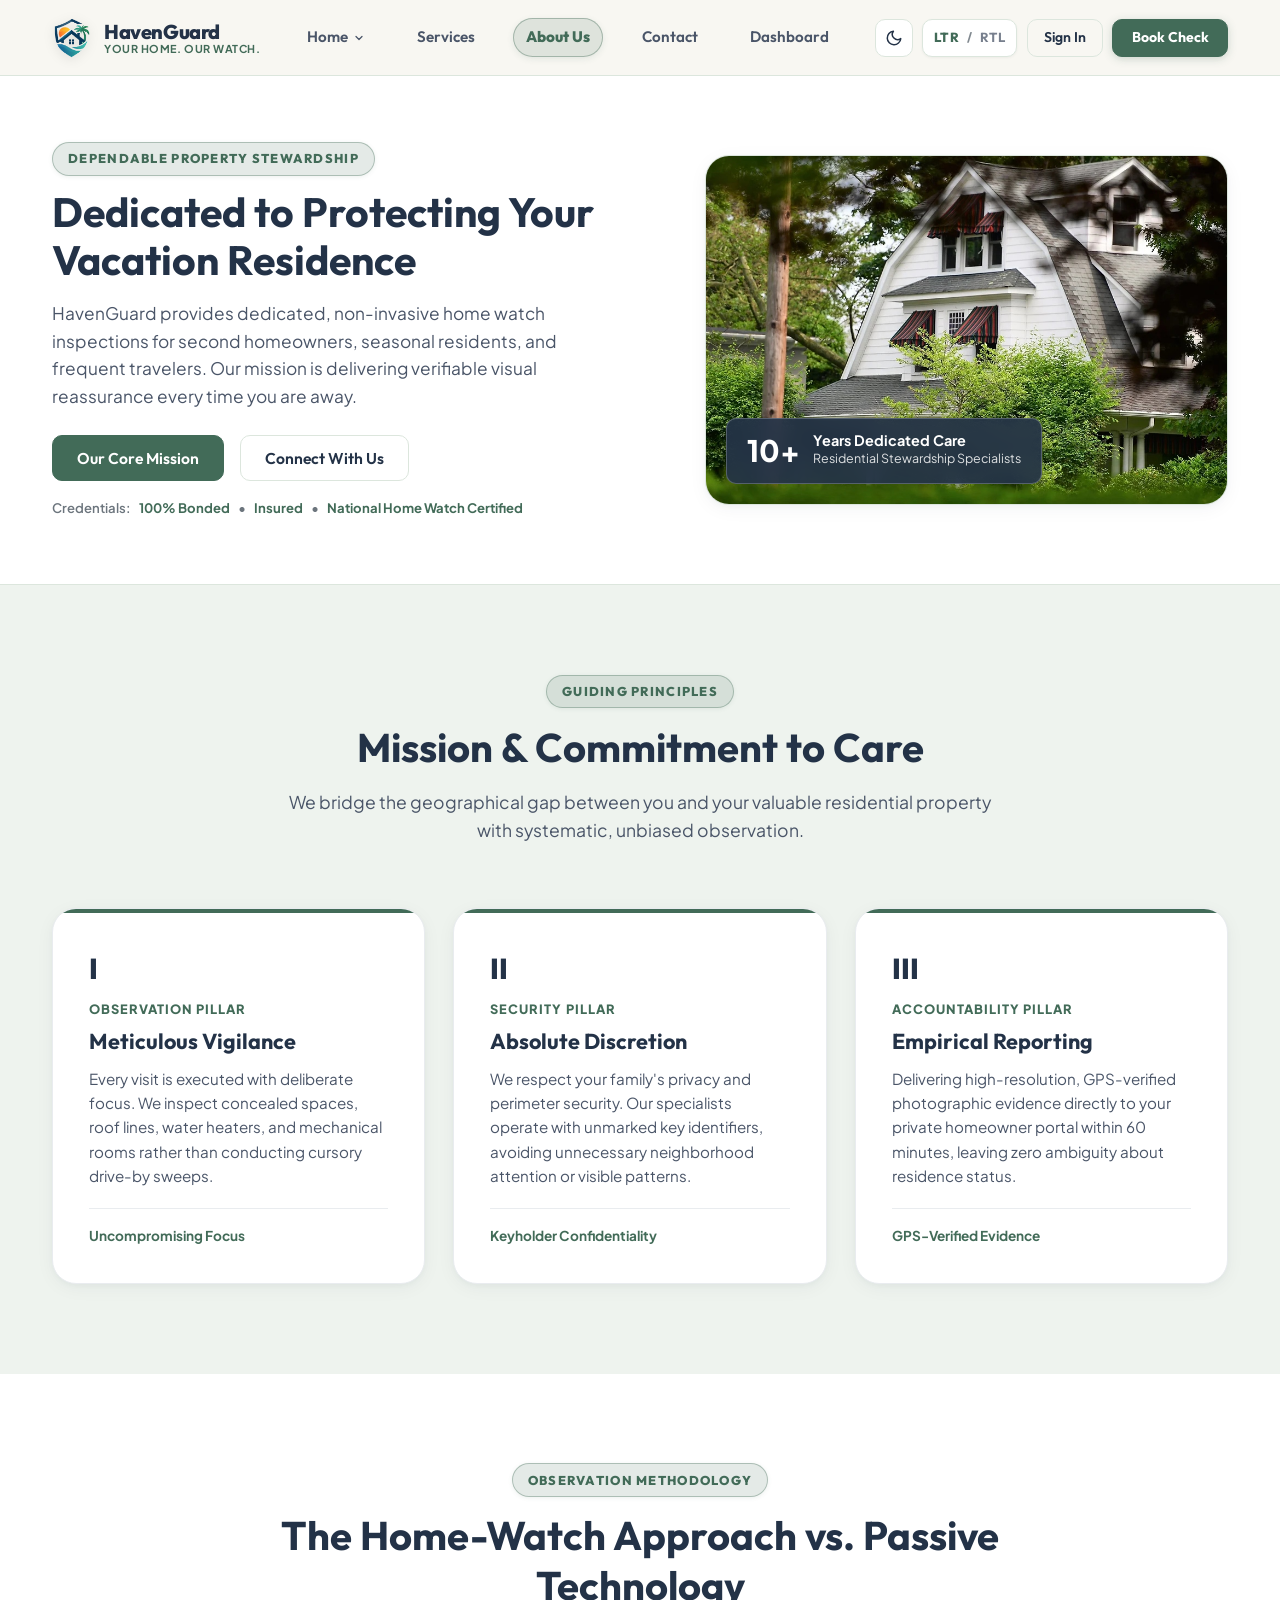
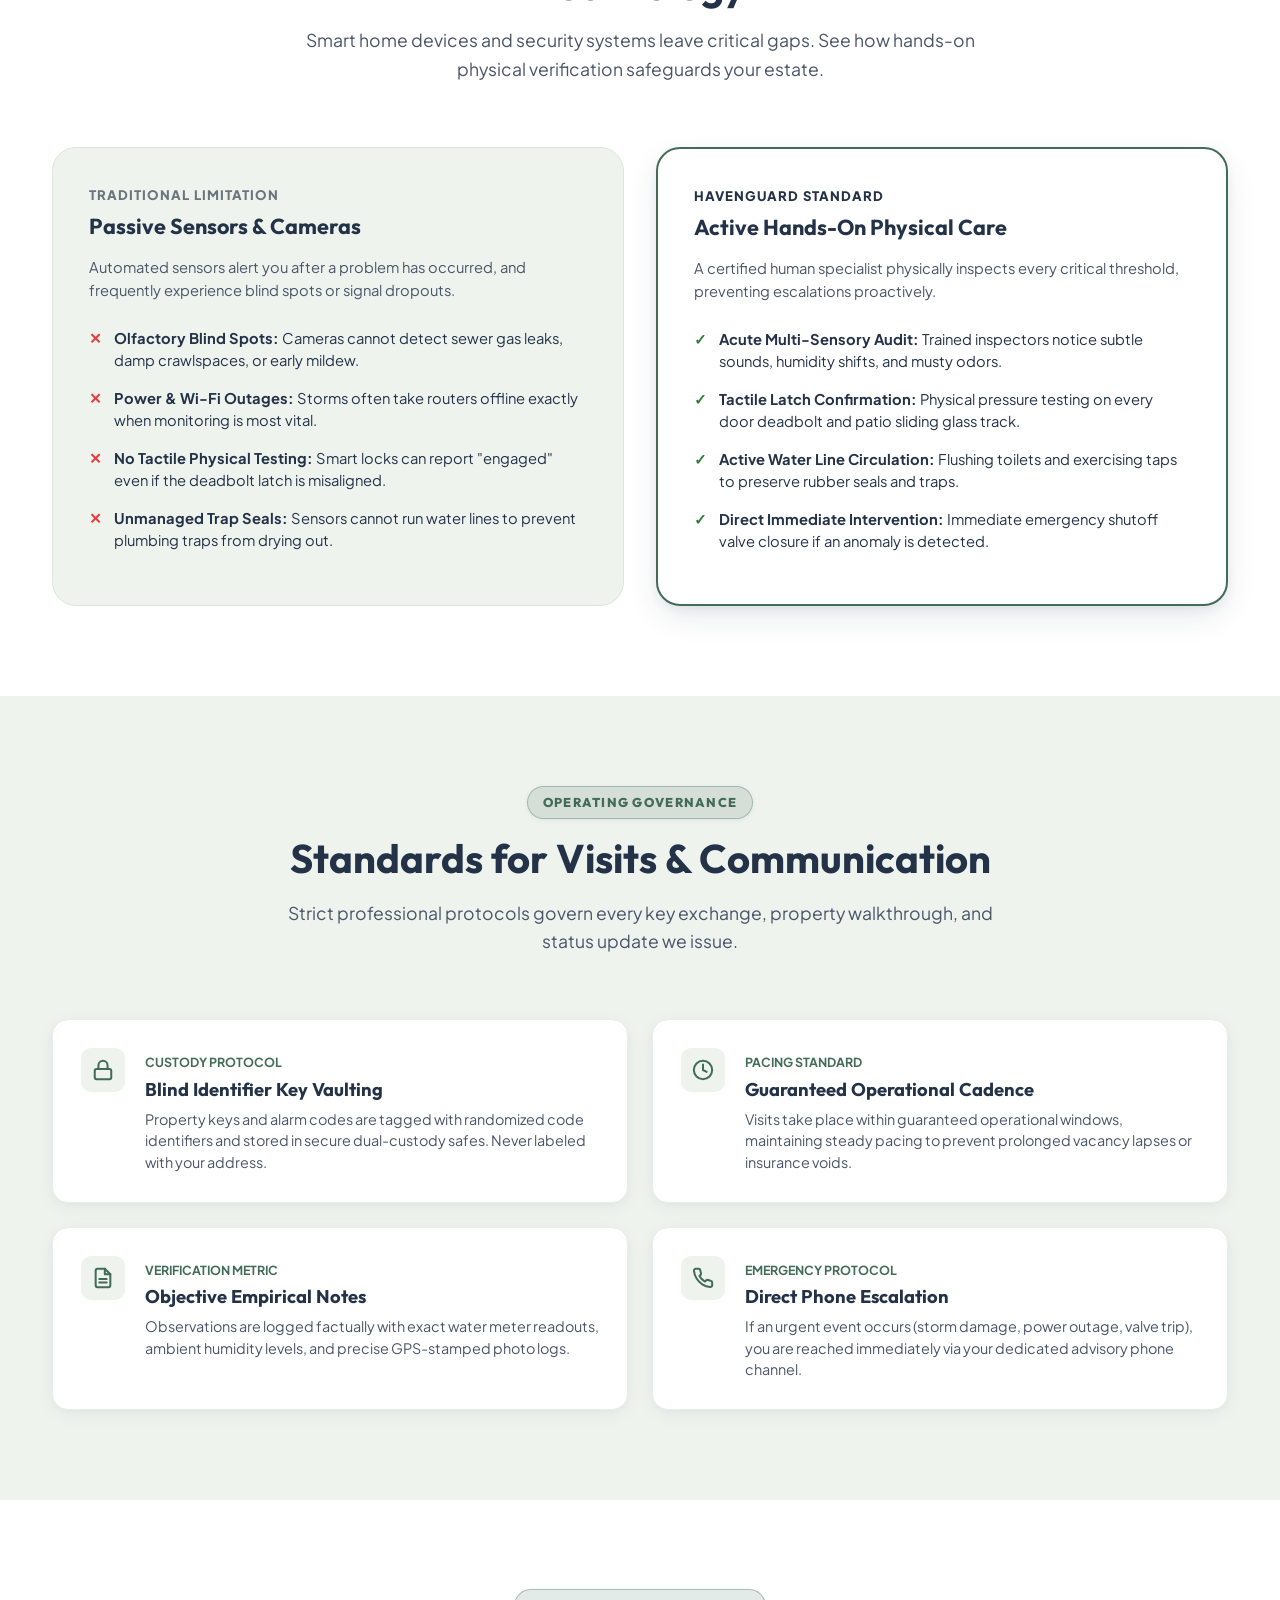
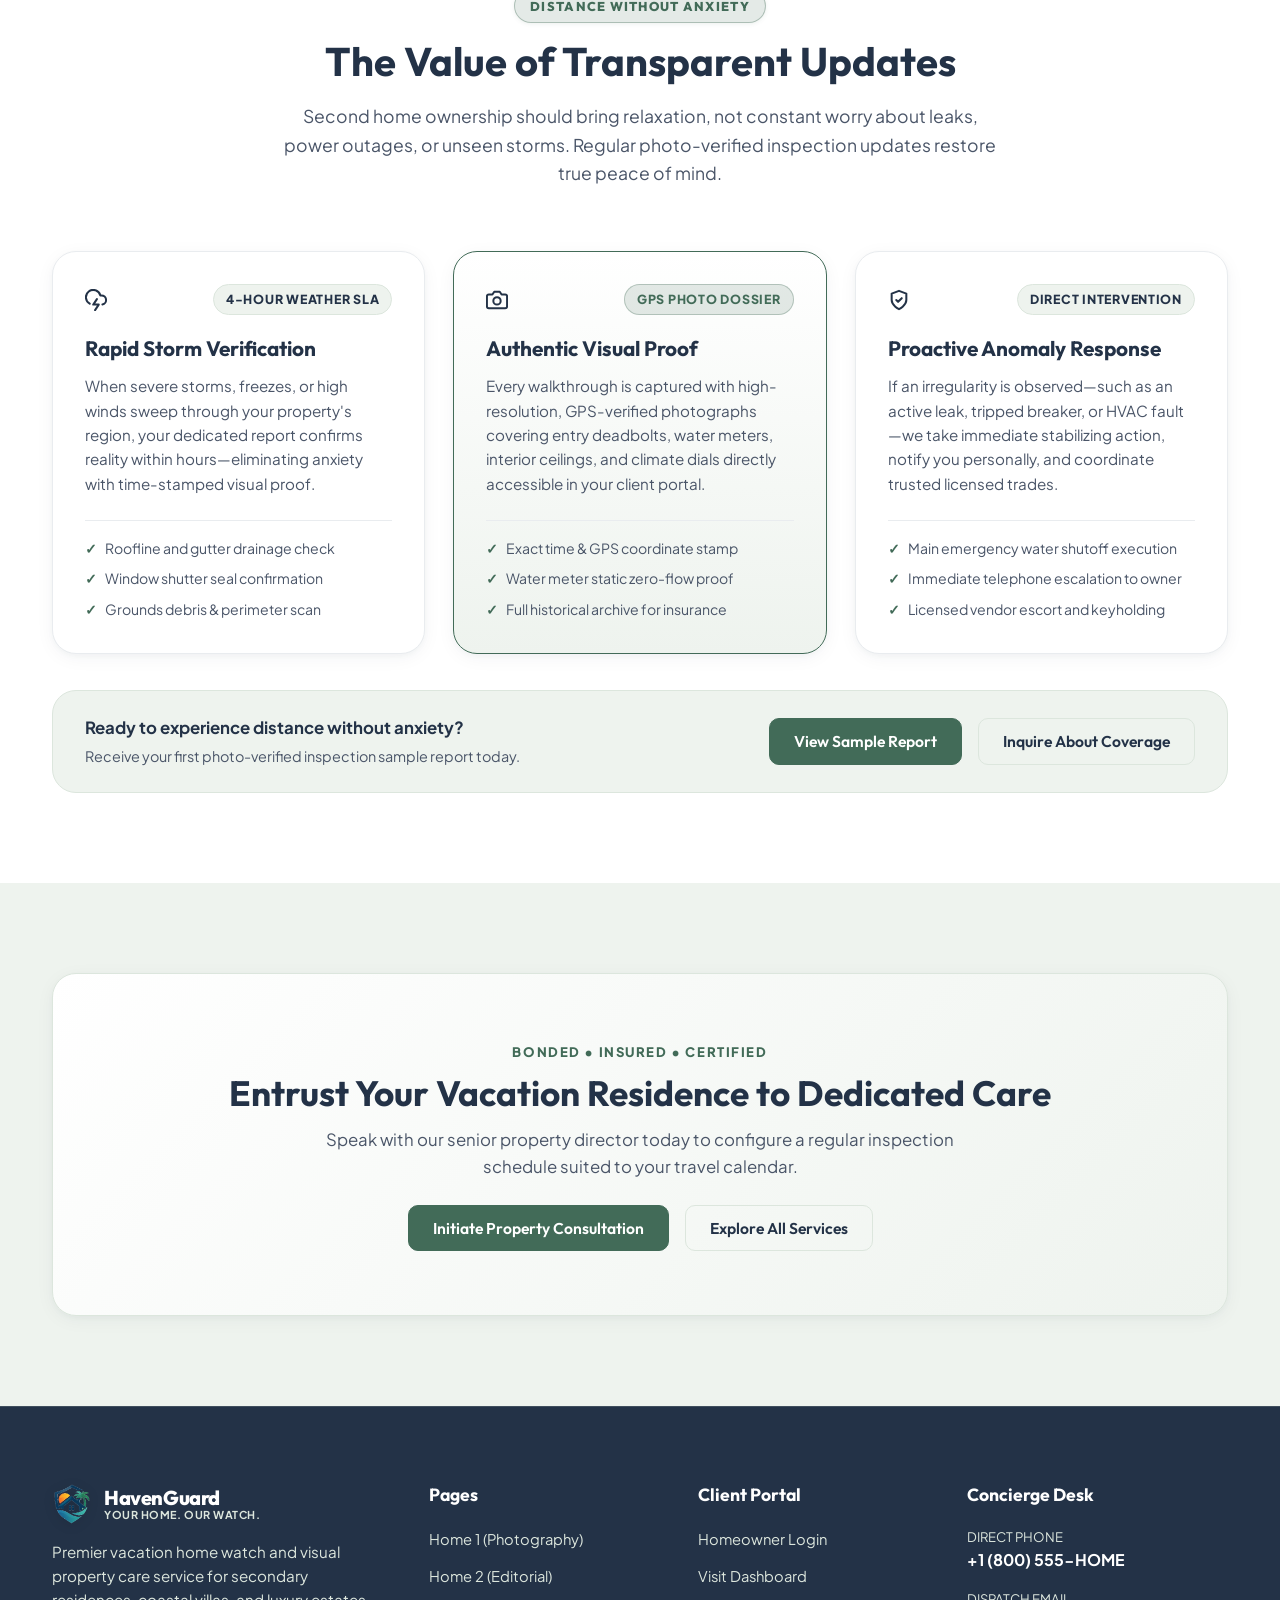
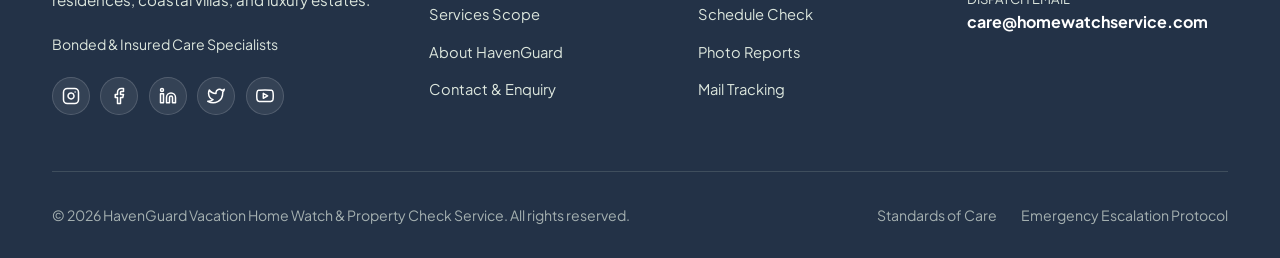
==== commit 401123ea: "first commit" ====
--- a/about.html
+++ b/about.html
@@ -170,222 +170,333 @@
        ========================================================================= -->
   <main id="main-content">
 
-    <!-- SECTION 1: Page Introduction with Residential Property Image -->
-    <section class="section section-surface" id="about-intro">
+    <!-- SECTION 1: Page Introduction (Standardized Subpage Hero Layout) -->
+    <section class="section subpage-hero-section" id="about-intro">
       <div class="container">
-        <div class="split-layout">
-          <div>
+        <div class="subpage-hero-grid">
+          <!-- Left Column: Copy & Core Mission Actions -->
+          <div class="subpage-hero-copy">
             <span class="eyebrow">Dependable Property Stewardship</span>
-            <h1 style="margin-block-end: 1rem;">Dedicated to Protecting Your Vacation Residence</h1>
-            <p style="color: var(--text-secondary); font-size: 1.15rem; line-height: 1.6; margin-block-end: 2rem;">
+            <h1>Dedicated to Protecting Your Vacation Residence</h1>
+            <p>
               HavenGuard provides dedicated, non-invasive home watch inspections for second homeowners, seasonal residents, and frequent travelers. Our mission is delivering verifiable visual reassurance every time you are away.
             </p>
-            <div class="btn-group">
+            <div class="btn-group" style="margin-block-end: 1rem;">
               <a href="#mission" class="btn btn-primary">Our Core Mission</a>
               <a href="contact.html" class="btn btn-secondary">Connect With Us</a>
             </div>
-          </div>
-          <div class="split-img-wrapper">
-            <img src="assets/images/hero-editorial.jpg" alt="Beautifully maintained luxury vacation estate in sunlight" loading="eager">
+            <!-- Quick Credibility Badges -->
+            <div style="display: flex; flex-wrap: wrap; gap: 0.5rem; font-size: 0.82rem; color: var(--text-muted); font-weight: 600;">
+              <span>Credentials:</span>
+              <span style="color: var(--color-forest); font-weight: 700;">100% Bonded</span> &bull;
+              <span style="color: var(--color-forest); font-weight: 700;">Insured</span> &bull;
+              <span style="color: var(--color-forest); font-weight: 700;">National Home Watch Certified</span>
+            </div>
+          </div>
+
+          <!-- Right Column: Standardized Visual Frame with Floating Stat -->
+          <div class="subpage-hero-visual">
+            <img src="assets/images/about-hero-estate.jpg" alt="Beautifully maintained luxury vacation residence with garden greenery" loading="eager">
+            <div class="subpage-hero-stat-badge">
+              <div style="font-size: 1.85rem; font-weight: 800; color: var(--color-gold); line-height: 1;">10+</div>
+              <div>
+                <div style="font-weight: 700; font-size: 0.9rem; line-height: 1.2;">Years Dedicated Care</div>
+                <div style="font-size: 0.78rem; opacity: 0.85;">Residential Stewardship Specialists</div>
+              </div>
+            </div>
           </div>
         </div>
       </div>
     </section>
 
-    <!-- SECTION 2: Mission and Commitment to Dependable Property Care -->
+    <!-- SECTION 2: Mission & Commitment to Care (Architectural Triptych Pillars) -->
     <section class="section section-muted" id="mission">
       <div class="container">
         <div class="section-header">
-          <span class="eyebrow">Our Purpose</span>
+          <span class="eyebrow">Guiding Principles</span>
           <h2 class="section-title">Mission &amp; Commitment to Care</h2>
           <p class="section-subtitle">
             We bridge the geographical gap between you and your valuable residential property with systematic, unbiased observation.
           </p>
         </div>
 
-        <div class="cards-grid-3">
-          <article class="card">
-            <div class="card-body">
-              <div class="card-icon" aria-hidden="true">🎯</div>
-              <h3 class="card-title">Meticulous Vigilance</h3>
-              <p class="card-text">
-                Every visit is carried out with deliberate attention to detail, checking concealed spaces, roof lines, and mechanical rooms.
-              </p>
-              <div class="card-action">
-                <span style="font-size: 0.88rem; font-weight: 700; color: var(--color-forest);">Uncompromising Focus</span>
-              </div>
-            </div>
-          </article>
-
-          <article class="card">
-            <div class="card-body">
-              <div class="card-icon" aria-hidden="true">🤝</div>
-              <h3 class="card-title">Absolute Discretion</h3>
-              <p class="card-text">
-                Respecting your privacy, key security, and property perimeter without drawing unsolicited neighborhood attention.
-              </p>
-              <div class="card-action">
-                <span style="font-size: 0.88rem; font-weight: 700; color: var(--color-forest);">Keyholder Confidentiality</span>
-              </div>
-            </div>
-          </article>
-
-          <article class="card">
-            <div class="card-body">
-              <div class="card-icon" aria-hidden="true">📡</div>
-              <h3 class="card-title">Transparent Reporting</h3>
-              <p class="card-text">
-                Delivering photographic documentation without delay, so you always know the exact state of your residence.
-              </p>
-              <div class="card-action">
-                <span style="font-size: 0.88rem; font-weight: 700; color: var(--color-forest);">Clear Evidence</span>
-              </div>
+        <div class="triptych-pillars">
+          <!-- Pillar I -->
+          <article class="triptych-card">
+            <span class="triptych-roman">I</span>
+            <span style="font-size: 0.8rem; font-weight: 800; color: var(--color-forest); text-transform: uppercase; letter-spacing: 0.08em; margin-block-end: 0.5rem;">Observation Pillar</span>
+            <h3 style="font-size: 1.35rem; margin-block-end: 0.75rem;">Meticulous Vigilance</h3>
+            <p style="color: var(--text-secondary); line-height: 1.6; font-size: 0.95rem; margin-block-end: 1.25rem;">
+              Every visit is executed with deliberate focus. We inspect concealed spaces, roof lines, water heaters, and mechanical rooms rather than conducting cursory drive-by sweeps.
+            </p>
+            <div style="margin-block-start: auto; padding-block-start: 1rem; border-block-start: 1px solid var(--border-light); font-weight: 700; font-size: 0.85rem; color: var(--color-forest);">
+              Uncompromising Focus
+            </div>
+          </article>
+
+          <!-- Pillar II -->
+          <article class="triptych-card">
+            <span class="triptych-roman">II</span>
+            <span style="font-size: 0.8rem; font-weight: 800; color: var(--color-forest); text-transform: uppercase; letter-spacing: 0.08em; margin-block-end: 0.5rem;">Security Pillar</span>
+            <h3 style="font-size: 1.35rem; margin-block-end: 0.75rem;">Absolute Discretion</h3>
+            <p style="color: var(--text-secondary); line-height: 1.6; font-size: 0.95rem; margin-block-end: 1.25rem;">
+              We respect your family's privacy and perimeter security. Our specialists operate with unmarked key identifiers, avoiding unnecessary neighborhood attention or visible patterns.
+            </p>
+            <div style="margin-block-start: auto; padding-block-start: 1rem; border-block-start: 1px solid var(--border-light); font-weight: 700; font-size: 0.85rem; color: var(--color-forest);">
+              Keyholder Confidentiality
+            </div>
+          </article>
+
+          <!-- Pillar III -->
+          <article class="triptych-card">
+            <span class="triptych-roman">III</span>
+            <span style="font-size: 0.8rem; font-weight: 800; color: var(--color-forest); text-transform: uppercase; letter-spacing: 0.08em; margin-block-end: 0.5rem;">Accountability Pillar</span>
+            <h3 style="font-size: 1.35rem; margin-block-end: 0.75rem;">Empirical Reporting</h3>
+            <p style="color: var(--text-secondary); line-height: 1.6; font-size: 0.95rem; margin-block-end: 1.25rem;">
+              Delivering high-resolution, GPS-verified photographic evidence directly to your private homeowner portal within 60 minutes, leaving zero ambiguity about residence status.
+            </p>
+            <div style="margin-block-start: auto; padding-block-start: 1rem; border-block-start: 1px solid var(--border-light); font-weight: 700; font-size: 0.85rem; color: var(--color-forest);">
+              GPS-Verified Evidence
             </div>
           </article>
         </div>
       </div>
     </section>
 
-    <!-- SECTION 3: How the Home-Watch Approach Works -->
+    <!-- SECTION 3: The Home-Watch Approach (Methodology Contrast Matrix) -->
     <section class="section section-surface" id="approach">
       <div class="container">
-        <div class="split-layout">
-          <div class="split-img-wrapper">
-            <img src="assets/images/issue-reporting.jpg" alt="Property specialist conducting structured checklist on tablet" loading="lazy">
-          </div>
-          <div>
-            <span class="eyebrow">Observation Methodology</span>
-            <h2 class="section-title">The Home-Watch Approach</h2>
-            <p style="color: var(--text-secondary); line-height: 1.6; margin-block-end: 1.5rem;">
-              Home watch is distinctly different from home security monitoring or maintenance contracting. It is a systematic, visual assessment of an unoccupied home to identify visible problems before they become costly catastrophes.
-            </p>
-
-            <ul class="feature-checklist">
-              <li class="feature-check-item">
-                <span class="check-icon">✓</span>
-                <span><strong>Sensory Assessment:</strong> Identifying unusual odors (dampness, gas, mold) that cameras and sensors cannot detect.</span>
-              </li>
-              <li class="feature-check-item">
-                <span class="check-icon">✓</span>
-                <span><strong>Mechanical Observation:</strong> Checking that refrigerators, humidifiers, and HVAC condensers cycle normally.</span>
-              </li>
-              <li class="feature-check-item">
-                <span class="check-icon">✓</span>
-                <span><strong>Water Line Maintenance:</strong> Exercising faucets and flushing toilets to replenish water seals and prevent dried gaskets.</span>
-              </li>
-            </ul>
-
-            <div class="btn-group">
-              <a href="services.html" class="btn btn-primary">See Full Inspection Scope</a>
+        <div class="section-header">
+          <span class="eyebrow">Observation Methodology</span>
+          <h2 class="section-title">The Home-Watch Approach vs. Passive Technology</h2>
+          <p class="section-subtitle">
+            Smart home devices and security systems leave critical gaps. See how hands-on physical verification safeguards your estate.
+          </p>
+        </div>
+
+        <div class="methodology-contrast-grid">
+          <!-- Passive Monitoring Panel -->
+          <div class="contrast-panel contrast-panel-passive">
+            <div style="font-size: 0.82rem; font-weight: 800; color: var(--text-muted); text-transform: uppercase; letter-spacing: 0.08em; margin-block-end: 0.5rem;">Traditional Limitation</div>
+            <h3 style="font-size: 1.35rem; margin-block-end: 1rem; color: var(--text-primary);">Passive Sensors &amp; Cameras</h3>
+            <p style="color: var(--text-secondary); font-size: 0.92rem; line-height: 1.6; margin-block-end: 1.5rem;">
+              Automated sensors alert you after a problem has occurred, and frequently experience blind spots or signal dropouts.
+            </p>
+
+            <div class="contrast-item">
+              <span class="contrast-badge-missing">✕</span>
+              <span><strong>Olfactory Blind Spots:</strong> Cameras cannot detect sewer gas leaks, damp crawlspaces, or early mildew.</span>
+            </div>
+            <div class="contrast-item">
+              <span class="contrast-badge-missing">✕</span>
+              <span><strong>Power &amp; Wi-Fi Outages:</strong> Storms often take routers offline exactly when monitoring is most vital.</span>
+            </div>
+            <div class="contrast-item">
+              <span class="contrast-badge-missing">✕</span>
+              <span><strong>No Tactile Physical Testing:</strong> Smart locks can report "engaged" even if the deadbolt latch is misaligned.</span>
+            </div>
+            <div class="contrast-item">
+              <span class="contrast-badge-missing">✕</span>
+              <span><strong>Unmanaged Trap Seals:</strong> Sensors cannot run water lines to prevent plumbing traps from drying out.</span>
+            </div>
+          </div>
+
+          <!-- Active Physical Watch Panel -->
+          <div class="contrast-panel contrast-panel-active">
+            <div style="font-size: 0.82rem; font-weight: 800; color: var(--color-gold); text-transform: uppercase; letter-spacing: 0.08em; margin-block-end: 0.5rem;">HavenGuard Standard</div>
+            <h3 style="font-size: 1.35rem; margin-block-end: 1rem; color: var(--text-primary);">Active Hands-On Physical Care</h3>
+            <p style="color: var(--text-secondary); font-size: 0.92rem; line-height: 1.6; margin-block-end: 1.5rem;">
+              A certified human specialist physically inspects every critical threshold, preventing escalations proactively.
+            </p>
+
+            <div class="contrast-item">
+              <span class="contrast-badge-verified">✓</span>
+              <span><strong>Acute Multi-Sensory Audit:</strong> Trained inspectors notice subtle sounds, humidity shifts, and musty odors.</span>
+            </div>
+            <div class="contrast-item">
+              <span class="contrast-badge-verified">✓</span>
+              <span><strong>Tactile Latch Confirmation:</strong> Physical pressure testing on every door deadbolt and patio sliding glass track.</span>
+            </div>
+            <div class="contrast-item">
+              <span class="contrast-badge-verified">✓</span>
+              <span><strong>Active Water Line Circulation:</strong> Flushing toilets and exercising taps to preserve rubber seals and traps.</span>
+            </div>
+            <div class="contrast-item">
+              <span class="contrast-badge-verified">✓</span>
+              <span><strong>Direct Immediate Intervention:</strong> Immediate emergency shutoff valve closure if an anomaly is detected.</span>
             </div>
           </div>
         </div>
       </div>
     </section>
 
-    <!-- SECTION 4: Standards for Property Visits and Communication -->
+    <!-- SECTION 4: Standards for Property Visits (Governance Matrix) -->
     <section class="section section-muted" id="standards">
       <div class="container">
         <div class="section-header">
-          <span class="eyebrow">Operating Protocols</span>
+          <span class="eyebrow">Operating Governance</span>
           <h2 class="section-title">Standards for Visits &amp; Communication</h2>
           <p class="section-subtitle">
             Strict professional protocols govern every key exchange, property walkthrough, and status update we issue.
           </p>
         </div>
 
-        <div class="cards-grid-4">
-          <article class="card">
-            <div class="card-body">
-              <div class="card-icon" aria-hidden="true">🔐</div>
-              <h3 class="card-title">Encrypted Key Safe</h3>
-              <p class="card-text">
-                Property keys and alarm codes are tagged with randomized code identifiers and stored in secure dual-custody safes.
+        <div class="governance-matrix">
+          <!-- Card 1 -->
+          <article class="governance-card">
+            <div class="impact-tier-icon" aria-hidden="true">
+              <svg width="22" height="22" viewBox="0 0 24 24" fill="none" stroke="currentColor" stroke-width="2.2" stroke-linecap="round" stroke-linejoin="round"><rect x="3" y="11" width="18" height="11" rx="2" ry="2"></rect><path d="M7 11V7a5 5 0 0 1 10 0v4"></path></svg>
+            </div>
+            <div>
+              <span style="font-size: 0.78rem; font-weight: 700; color: var(--color-forest); text-transform: uppercase;">Custody Protocol</span>
+              <h3 style="font-size: 1.15rem; margin-block: 0.25rem 0.5rem;">Blind Identifier Key Vaulting</h3>
+              <p style="font-size: 0.9rem; color: var(--text-secondary); line-height: 1.5; margin: 0;">
+                Property keys and alarm codes are tagged with randomized code identifiers and stored in secure dual-custody safes. Never labeled with your address.
               </p>
-              <div class="card-action">
-                <span style="font-size: 0.88rem; font-weight: 700; color: var(--color-forest);">No Address Labels</span>
-              </div>
-            </div>
-          </article>
-
-          <article class="card">
-            <div class="card-body">
-              <div class="card-icon" aria-hidden="true">⏱️</div>
-              <h3 class="card-title">Punctual Schedules</h3>
-              <p class="card-text">
-                Visits take place within guaranteed operational windows, maintaining steady pacing to prevent prolonged lapses.
+            </div>
+          </article>
+
+          <!-- Card 2 -->
+          <article class="governance-card">
+            <div class="impact-tier-icon" aria-hidden="true">
+              <svg width="22" height="22" viewBox="0 0 24 24" fill="none" stroke="currentColor" stroke-width="2.2" stroke-linecap="round" stroke-linejoin="round"><circle cx="12" cy="12" r="10"></circle><polyline points="12 6 12 12 16 14"></polyline></svg>
+            </div>
+            <div>
+              <span style="font-size: 0.78rem; font-weight: 700; color: var(--color-forest); text-transform: uppercase;">Pacing Standard</span>
+              <h3 style="font-size: 1.15rem; margin-block: 0.25rem 0.5rem;">Guaranteed Operational Cadence</h3>
+              <p style="font-size: 0.9rem; color: var(--text-secondary); line-height: 1.5; margin: 0;">
+                Visits take place within guaranteed operational windows, maintaining steady pacing to prevent prolonged vacancy lapses or insurance voids.
               </p>
-              <div class="card-action">
-                <span style="font-size: 0.88rem; font-weight: 700; color: var(--color-forest);">Consistent Windows</span>
-              </div>
-            </div>
-          </article>
-
-          <article class="card">
-            <div class="card-body">
-              <div class="card-icon" aria-hidden="true">📝</div>
-              <h3 class="card-title">Objective Notes</h3>
-              <p class="card-text">
-                Observations are logged factually with exact meter readings, ambient humidity levels, and precise photo timestamps.
+            </div>
+          </article>
+
+          <!-- Card 3 -->
+          <article class="governance-card">
+            <div class="impact-tier-icon" aria-hidden="true">
+              <svg width="22" height="22" viewBox="0 0 24 24" fill="none" stroke="currentColor" stroke-width="2.2" stroke-linecap="round" stroke-linejoin="round"><path d="M14 2H6a2 2 0 0 0-2 2v16a2 2 0 0 0 2 2h12a2 2 0 0 0 2-2V8z"></path><polyline points="14 2 14 8 20 8"></polyline><line x1="16" y1="13" x2="8" y2="13"></line><line x1="16" y1="17" x2="8" y2="17"></line></svg>
+            </div>
+            <div>
+              <span style="font-size: 0.78rem; font-weight: 700; color: var(--color-forest); text-transform: uppercase;">Verification Metric</span>
+              <h3 style="font-size: 1.15rem; margin-block: 0.25rem 0.5rem;">Objective Empirical Notes</h3>
+              <p style="font-size: 0.9rem; color: var(--text-secondary); line-height: 1.5; margin: 0;">
+                Observations are logged factually with exact water meter readouts, ambient humidity levels, and precise GPS-stamped photo logs.
               </p>
-              <div class="card-action">
-                <span style="font-size: 0.88rem; font-weight: 700; color: var(--color-forest);">Detailed Logs</span>
-              </div>
-            </div>
-          </article>
-
-          <article class="card">
-            <div class="card-body">
-              <div class="card-icon" aria-hidden="true">📞</div>
-              <h3 class="card-title">Direct Escalation</h3>
-              <p class="card-text">
-                If an urgent event occurs (storm damage, power outage), you are reached immediately via your preferred contact channel.
+            </div>
+          </article>
+
+          <!-- Card 4 -->
+          <article class="governance-card">
+            <div class="impact-tier-icon" aria-hidden="true">
+              <svg width="22" height="22" viewBox="0 0 24 24" fill="none" stroke="currentColor" stroke-width="2.2" stroke-linecap="round" stroke-linejoin="round"><path d="M22 16.92v3a2 2 0 0 1-2.18 2 19.79 19.79 0 0 1-8.63-3.07 19.5 19.5 0 0 1-6-6 19.79 19.79 0 0 1-3.07-8.67A2 2 0 0 1 4.11 2h3a2 2 0 0 1 2 1.72 12.84 12.84 0 0 0 .7 2.81 2 2 0 0 1-.45 2.11L8.09 9.91a16 16 0 0 0 6 6l1.27-1.27a2 2 0 0 1 2.11-.45 12.84 12.84 0 0 0 2.81.7A2 2 0 0 1 22 16.92z"></path></svg>
+            </div>
+            <div>
+              <span style="font-size: 0.78rem; font-weight: 700; color: var(--color-forest); text-transform: uppercase;">Emergency Protocol</span>
+              <h3 style="font-size: 1.15rem; margin-block: 0.25rem 0.5rem;">Direct Phone Escalation</h3>
+              <p style="font-size: 0.9rem; color: var(--text-secondary); line-height: 1.5; margin: 0;">
+                If an urgent event occurs (storm damage, power outage, valve trip), you are reached immediately via your dedicated advisory phone channel.
               </p>
-              <div class="card-action">
-                <span style="font-size: 0.88rem; font-weight: 700; color: var(--color-forest);">Instant Phone Call</span>
-              </div>
             </div>
           </article>
         </div>
       </div>
     </section>
 
-    <!-- SECTION 5: Value of Homeowner Updates (Image-and-Text Section) -->
+    <!-- SECTION 5: Value of Homeowner Updates (Redesigned Modern Multi-Card Showcase) -->
     <section class="section section-surface" id="value-of-updates">
       <div class="container">
-        <div class="split-layout">
-          <div>
-            <span class="eyebrow">Distance Without Anxiety</span>
-            <h2 class="section-title">The Value of Transparent Updates</h2>
-            <p style="color: var(--text-secondary); line-height: 1.6; margin-block-end: 1.5rem;">
-              Second home ownership should bring relaxation, not constant worry about leaks, power outages, or unseen storms. Regular photo-verified inspection updates restore true peace of mind.
-            </p>
-            <p style="color: var(--text-secondary); line-height: 1.6; margin-block-end: 2rem;">
-              When severe weather sweeps through your property's region, you do not have to wonder whether branches broke your patio glass or if the basement stayed dry. Your dedicated report confirms reality within hours.
-            </p>
-            <div class="btn-group">
-              <a href="dashboard.html" class="btn btn-primary">View Sample Report</a>
-              <a href="contact.html" class="btn btn-secondary">Inquire About Coverage</a>
-            </div>
-          </div>
-          <div class="split-img-wrapper">
-            <img src="assets/images/hero-coastal.jpg" alt="Tranquil coastal luxury vacation estate protected by scheduled inspections" loading="lazy">
+        <div class="section-header">
+          <span class="eyebrow">Distance Without Anxiety</span>
+          <h2 class="section-title">The Value of Transparent Updates</h2>
+          <p class="section-subtitle">
+            Second home ownership should bring relaxation, not constant worry about leaks, power outages, or unseen storms. Regular photo-verified inspection updates restore true peace of mind.
+          </p>
+        </div>
+
+        <div class="updates-value-showcase-grid">
+          <!-- Value Card 1 -->
+          <article class="updates-value-card">
+            <div class="value-card-header">
+              <div class="value-card-icon" aria-hidden="true">
+                <svg width="22" height="22" viewBox="0 0 24 24" fill="none" stroke="currentColor" stroke-width="2.2" stroke-linecap="round" stroke-linejoin="round"><path d="M19 16.9A5 5 0 0 0 18 7h-1.26a8 8 0 1 0-11.62 9"></path><polyline points="13 11 9 17 15 17 11 23"></polyline></svg>
+              </div>
+              <span class="value-card-badge">4-Hour Weather SLA</span>
+            </div>
+            <h3 class="value-card-title">Rapid Storm Verification</h3>
+            <p class="value-card-desc">
+              When severe storms, freezes, or high winds sweep through your property's region, your dedicated report confirms reality within hours—eliminating anxiety with time-stamped visual proof.
+            </p>
+            <ul class="value-card-points">
+              <li>Roofline and gutter drainage check</li>
+              <li>Window shutter seal confirmation</li>
+              <li>Grounds debris &amp; perimeter scan</li>
+            </ul>
+          </article>
+
+          <!-- Value Card 2 -->
+          <article class="updates-value-card highlight-card">
+            <div class="value-card-header">
+              <div class="value-card-icon" aria-hidden="true">
+                <svg width="22" height="22" viewBox="0 0 24 24" fill="none" stroke="currentColor" stroke-width="2.2" stroke-linecap="round" stroke-linejoin="round"><path d="M23 19a2 2 0 0 1-2 2H3a2 2 0 0 1-2-2V8a2 2 0 0 1 2-2h4l2-3h6l2 3h4a2 2 0 0 1 2 2z"></path><circle cx="12" cy="13" r="4"></circle></svg>
+              </div>
+              <span class="value-card-badge badge-forest">GPS Photo Dossier</span>
+            </div>
+            <h3 class="value-card-title">Authentic Visual Proof</h3>
+            <p class="value-card-desc">
+              Every walkthrough is captured with high-resolution, GPS-verified photographs covering entry deadbolts, water meters, interior ceilings, and climate dials directly accessible in your client portal.
+            </p>
+            <ul class="value-card-points">
+              <li>Exact time &amp; GPS coordinate stamp</li>
+              <li>Water meter static zero-flow proof</li>
+              <li>Full historical archive for insurance</li>
+            </ul>
+          </article>
+
+          <!-- Value Card 3 -->
+          <article class="updates-value-card">
+            <div class="value-card-header">
+              <div class="value-card-icon" aria-hidden="true">
+                <svg width="22" height="22" viewBox="0 0 24 24" fill="none" stroke="currentColor" stroke-width="2.2" stroke-linecap="round" stroke-linejoin="round"><path d="M12 22s8-4 8-10V5l-8-3-8 3v7c0 6 8 10 8 10z"></path><polyline points="9 12 11 14 15 10"></polyline></svg>
+              </div>
+              <span class="value-card-badge">Direct Intervention</span>
+            </div>
+            <h3 class="value-card-title">Proactive Anomaly Response</h3>
+            <p class="value-card-desc">
+              If an irregularity is observed—such as an active leak, tripped breaker, or HVAC fault—we take immediate stabilizing action, notify you personally, and coordinate trusted licensed trades.
+            </p>
+            <ul class="value-card-points">
+              <li>Main emergency water shutoff execution</li>
+              <li>Immediate telephone escalation to owner</li>
+              <li>Licensed vendor escort and keyholding</li>
+            </ul>
+          </article>
+        </div>
+
+        <!-- Interactive Reassurance Action Bar -->
+        <div class="updates-action-bar">
+          <div class="updates-action-text">
+            <strong>Ready to experience distance without anxiety?</strong>
+            <span>Receive your first photo-verified inspection sample report today.</span>
+          </div>
+          <div class="btn-group" style="margin: 0;">
+            <a href="dashboard.html" class="btn btn-primary">View Sample Report</a>
+            <a href="contact.html" class="btn btn-secondary">Inquire About Coverage</a>
           </div>
         </div>
       </div>
     </section>
 
-    <!-- SECTION 6: Contact CTA and Footer -->
+    <!-- SECTION 6: Contact CTA -->
     <section class="section section-muted" id="about-cta">
       <div class="container">
-        <div class="cta-banner-centered">
-          <h2>Entrust Your Vacation Residence to Dedicated Care</h2>
-          <p>
-            Speak with our property team today to configure a regular inspection schedule suited to your travel calendar.
+        <div class="cta-accent-banner">
+          <span style="font-size: 0.82rem; font-weight: 800; color: var(--color-forest); text-transform: uppercase; letter-spacing: 0.12em;">Bonded &bull; Insured &bull; Certified</span>
+          <h2 style="font-size: clamp(1.6rem, 3vw, 2.2rem); margin-block: 0.5rem 0.75rem;">Entrust Your Vacation Residence to Dedicated Care</h2>
+          <p style="color: var(--text-secondary); max-width: 650px; margin-inline: auto; margin-block-end: 1.5rem; line-height: 1.6;">
+            Speak with our senior property director today to configure a regular inspection schedule suited to your travel calendar.
           </p>
-          <div class="btn-group" style="justify-content: center;">
-            <a href="contact.html" class="btn btn-white">Initiate Property Consultation</a>
-            <a href="services.html" class="btn btn-outline-white">Explore Services</a>
+          <div class="btn-group" style="justify-content: center; margin: 0;">
+            <a href="contact.html" class="btn btn-primary">Initiate Property Consultation</a>
+            <a href="services.html" class="btn btn-secondary">Explore All Services</a>
           </div>
         </div>
       </div>
--- a/assets/css/style.css
+++ b/assets/css/style.css
@@ -66,6 +66,7 @@
 
   --transition-base: 0.25s ease;
   --header-height: 76px;
+  --dashboard-nav-height: 64px;
 }
 
 /* ==========================================================================
@@ -121,6 +122,18 @@
   background-color: var(--bg-primary);
   scroll-behavior: smooth;
   -webkit-text-size-adjust: 100%;
+  overflow-x: hidden;
+  width: 100%;
+  max-width: 100vw;
+}
+
+/* Suppress all transitions and animations during LTR/RTL switch to prevent shadow/sliding glitch */
+html.no-dir-transition,
+html.no-dir-transition *,
+html.no-dir-transition *::before,
+html.no-dir-transition *::after {
+  transition: none !important;
+  animation: none !important;
 }
 
 body {
@@ -128,7 +141,10 @@
   display: flex;
   flex-direction: column;
   overflow-x: hidden;
+  width: 100%;
+  max-width: 100vw;
   position: relative;
+  padding-top: var(--header-height);
   text-rendering: optimizeLegibility;
   -webkit-font-smoothing: antialiased;
 }
@@ -224,23 +240,32 @@
 }
 
 .eyebrow {
-  display: inline-block;
+  display: inline-flex;
+  align-items: center;
+  justify-content: center;
+  gap: 0.4rem;
+  width: fit-content;
+  max-width: fit-content;
   font-family: var(--font-heading);
-  font-size: 0.85rem;
-  font-weight: 700;
+  font-size: 0.8rem;
+  font-weight: 800;
   text-transform: uppercase;
   letter-spacing: 0.1em;
-  color: var(--color-forest);
-  margin-block-end: 0.75rem;
-  padding-inline: 0.75rem;
-  padding-block: 0.25rem;
-  background-color: var(--bg-subtle);
+  color: var(--color-forest) !important;
+  margin-block-end: 0.85rem;
+  padding-inline: 0.95rem;
+  padding-block: 0.35rem;
+  background-color: rgba(66, 107, 88, 0.14) !important;
+  border: 1.5px solid rgba(66, 107, 88, 0.35) !important;
   border-radius: var(--radius-full);
+  box-shadow: 0 1px 4px rgba(66, 107, 88, 0.1);
 }
 
 [data-theme="dark"] .eyebrow {
-  color: var(--text-accent);
-  background-color: rgba(111, 164, 138, 0.15);
+  color: var(--color-gold) !important;
+  background-color: rgba(226, 177, 91, 0.18) !important;
+  border-color: rgba(226, 177, 91, 0.45) !important;
+  box-shadow: 0 2px 8px rgba(0, 0, 0, 0.35);
 }
 
 .section-title {
@@ -342,9 +367,11 @@
    Header & Navigation
    ========================================================================== */
 .site-header {
-  position: sticky;
+  position: fixed;
   top: 0;
-  inset-inline: 0;
+  left: 0;
+  right: 0;
+  width: 100%;
   z-index: 1000;
   height: var(--header-height);
   background-color: var(--nav-bg);
@@ -360,10 +387,18 @@
   display: flex;
   align-items: center;
   justify-content: space-between;
+  gap: 1.5rem;
   height: 100%;
   width: 100%;
+  max-width: var(--container-max);
+  margin-inline: auto;
+  padding-inline: clamp(1rem, 3vw, 2rem);
+}
+
+/* Dedicated full-width layout for Dashboard application workspace */
+.site-header.dashboard-header .navbar {
   max-width: 100%;
-  padding-inline: clamp(1rem, 2.5vw, 2.5rem);
+  padding-inline: clamp(1rem, 2.5vw, 2rem);
 }
 
 .nav-brand {
@@ -462,23 +497,42 @@
   font-weight: 600;
   color: var(--text-secondary);
   padding-block: 0.4rem;
-  padding-inline: 0.25rem;
+  padding-inline: 0.75rem;
+  border-radius: var(--radius-full);
   display: inline-flex;
   align-items: center;
   gap: 0.35rem;
   background: transparent;
-  border: none;
+  border: 1px solid transparent;
   cursor: pointer;
-  transition: color var(--transition-base);
+  transition: all var(--transition-base);
   white-space: nowrap;
 }
 
-.nav-link:hover, .nav-link.active {
+.nav-link:hover {
   color: var(--color-forest);
-}
-
-[data-theme="dark"] .nav-link:hover, [data-theme="dark"] .nav-link.active {
+  background-color: var(--bg-subtle);
+}
+
+.nav-link.active {
+  color: var(--color-forest) !important;
+  font-weight: 800 !important;
+  background-color: rgba(66, 107, 88, 0.14) !important;
+  border-color: rgba(66, 107, 88, 0.38) !important;
+  box-shadow: 0 2px 6px rgba(66, 107, 88, 0.12) !important;
+}
+
+[data-theme="dark"] .nav-link:hover {
   color: var(--text-accent);
+  background-color: rgba(255, 255, 255, 0.06);
+}
+
+[data-theme="dark"] .nav-link.active {
+  color: var(--color-gold) !important;
+  font-weight: 800 !important;
+  background-color: rgba(226, 177, 91, 0.18) !important;
+  border-color: rgba(226, 177, 91, 0.5) !important;
+  box-shadow: 0 2px 8px rgba(0, 0, 0, 0.4) !important;
 }
 
 .dropdown-arrow {
@@ -807,17 +861,36 @@
   flex-direction: column;
   overflow-y: auto;
   transform: translateX(100%);
-  transition: transform 0.3s cubic-bezier(0.16, 1, 0.3, 1);
+  visibility: hidden;
+  pointer-events: none;
+  opacity: 0;
+  box-shadow: none;
+  transition: transform 0.3s cubic-bezier(0.16, 1, 0.3, 1), visibility 0.3s, opacity 0.25s;
 }
 
 [dir="rtl"] .mobile-nav-drawer {
-  box-shadow: 8px 0 24px rgba(0, 0, 0, 0.2);
   transform: translateX(-100%);
+  box-shadow: none;
 }
 
 .mobile-nav-drawer.open,
 [dir="rtl"] .mobile-nav-drawer.open {
   transform: translateX(0);
+  visibility: visible;
+  pointer-events: auto;
+  opacity: 1;
+  box-shadow: -8px 0 24px rgba(0, 0, 0, 0.2);
+}
+
+[dir="rtl"] .mobile-nav-drawer.open {
+  box-shadow: 8px 0 24px rgba(0, 0, 0, 0.2);
+}
+
+.mobile-nav-drawer:not(.open) {
+  visibility: hidden !important;
+  pointer-events: none !important;
+  opacity: 0 !important;
+  box-shadow: none !important;
 }
 
 .mobile-nav-header {
@@ -862,8 +935,21 @@
   background-color: var(--bg-subtle);
 }
 
+.mobile-dropdown-toggle.active {
+  color: var(--color-forest) !important;
+  background-color: var(--bg-subtle) !important;
+  font-weight: 700 !important;
+  border-inline-start: 3px solid var(--color-forest);
+}
+
 [data-theme="dark"] .mobile-nav-link:hover, [data-theme="dark"] .mobile-nav-link.active {
   color: var(--text-accent);
+}
+
+[data-theme="dark"] .mobile-dropdown-toggle.active {
+  color: var(--text-accent) !important;
+  border-color: var(--text-accent);
+  background-color: rgba(111, 164, 138, 0.14) !important;
 }
 
 .mobile-nav-highlight {
@@ -898,13 +984,45 @@
   transition: all var(--transition-base);
 }
 
-.mobile-sublink.active, .mobile-sublink:hover {
+.mobile-sublink.active {
+  color: var(--color-forest) !important;
+  background-color: rgba(66, 107, 88, 0.14) !important;
+  font-weight: 700 !important;
+  border-inline-start: 4px solid var(--color-forest) !important;
+  padding-inline: 1rem 0.75rem !important;
+  display: flex !important;
+  align-items: center !important;
+  justify-content: space-between !important;
+}
+
+.mobile-sublink.active::after {
+  content: "";
+  display: inline-block;
+  width: 8px;
+  height: 8px;
+  border-radius: 50%;
+  background-color: var(--color-forest);
+  box-shadow: 0 0 0 3px rgba(66, 107, 88, 0.25);
+  margin-inline-start: auto;
+}
+
+[data-theme="dark"] .mobile-sublink.active {
+  color: var(--text-accent) !important;
+  background-color: rgba(111, 164, 138, 0.2) !important;
+  border-color: var(--text-accent) !important;
+}
+
+[data-theme="dark"] .mobile-sublink.active::after {
+  background-color: var(--text-accent);
+  box-shadow: 0 0 0 3px rgba(111, 164, 138, 0.35);
+}
+
+.mobile-sublink:hover:not(.active) {
   color: var(--color-forest);
   background-color: var(--bg-subtle);
-  font-weight: 600;
-}
-
-[data-theme="dark"] .mobile-sublink.active, [data-theme="dark"] .mobile-sublink:hover {
+}
+
+[data-theme="dark"] .mobile-sublink:hover:not(.active) {
   color: var(--text-accent);
 }
 
@@ -1473,6 +1591,12 @@
   display: flex;
   flex-direction: column;
   justify-content: center;
+}
+
+.editorial-care-card .eyebrow {
+  align-self: flex-start;
+  width: fit-content;
+  max-width: fit-content;
 }
 
 .editorial-stack {
@@ -1723,52 +1847,379 @@
    Homeowner Dashboard Layout
    ========================================================================== */
 #dashboard-sidebar-toggle {
+  display: none;
+}
+
+#dashboard-sidebar-toggle .icon-close {
+  display: none;
+}
+
+#dashboard-sidebar-toggle.is-active .icon-hamburger {
   display: none !important;
 }
 
-@media (max-width: 1024px) {
+#dashboard-sidebar-toggle.is-active .icon-close {
+  display: block !important;
+}
+
+@media (max-width: 1200px) {
   #dashboard-sidebar-toggle {
     display: inline-flex !important;
   }
 }
 
+/* Sidebar Drawer Header Bar with Close Button (Tablet & Mobile) */
+.sidebar-header-bar {
+  display: none;
+  align-items: center;
+  justify-content: space-between;
+  margin-block-end: 1rem;
+  padding-block-end: 0.75rem;
+  border-block-end: 1px solid var(--border-subtle);
+}
+
+.sidebar-header-title {
+  font-family: var(--font-heading);
+  font-size: 0.95rem;
+  font-weight: 700;
+  color: var(--text-primary);
+}
+
+.sidebar-close-btn {
+  width: 32px;
+  height: 32px;
+  border-radius: var(--radius-full);
+  background: var(--bg-subtle);
+  color: var(--text-primary);
+  display: flex;
+  align-items: center;
+  justify-content: center;
+  cursor: pointer;
+  border: 1px solid var(--border-subtle);
+  transition: all var(--transition-base);
+}
+
+.sidebar-close-btn:hover {
+  background: rgba(220, 38, 38, 0.1);
+  color: #DC2626;
+  border-color: #DC2626;
+}
+
+/* Dashboard Sidebar Mobile / Tablet Backdrop */
+.dashboard-sidebar-backdrop {
+  position: fixed;
+  inset: 0;
+  top: var(--header-height);
+  background-color: rgba(0, 0, 0, 0.55);
+  backdrop-filter: blur(4px);
+  -webkit-backdrop-filter: blur(4px);
+  z-index: 1015;
+  opacity: 0;
+  visibility: hidden;
+  pointer-events: none;
+  transition: opacity 0.25s ease, visibility 0.25s ease;
+}
+
+.dashboard-sidebar-backdrop.open {
+  opacity: 1;
+  visibility: visible;
+  pointer-events: auto;
+}
+
+body.dashboard-body {
+  padding-top: var(--dashboard-nav-height) !important;
+  min-height: 100vh;
+  min-height: 100dvh;
+  margin: 0 !important;
+  display: flex;
+  flex-direction: column;
+  overflow-x: hidden;
+  background-color: var(--bg-primary);
+}
+
+.site-header.dashboard-header {
+  height: var(--dashboard-nav-height) !important;
+  min-height: var(--dashboard-nav-height) !important;
+  max-height: var(--dashboard-nav-height) !important;
+  margin: 0 !important;
+  margin-block-end: 0 !important;
+  border-block-end: 1px solid var(--border-subtle);
+}
+
 .dashboard-wrapper {
   display: flex;
-  min-height: calc(100vh - var(--header-height));
+  flex: 1 1 auto;
+  min-height: calc(100vh - var(--dashboard-nav-height));
+  min-height: calc(100dvh - var(--dashboard-nav-height));
   position: relative;
+  margin: 0;
+  padding: 0;
+  background-color: var(--bg-primary);
+  align-items: stretch;
+  width: 100%;
+  box-sizing: border-box;
 }
 
 .dashboard-sidebar {
-  width: 280px;
+  width: 270px;
   background-color: var(--bg-surface);
   border-inline-end: 1px solid var(--border-subtle);
-  padding: 2rem 1.25rem;
+  border-top: none !important;
+  border-radius: 0 !important;
+  margin: 0 !important;
+  padding: 0 !important;
   display: flex;
   flex-direction: column;
   flex-shrink: 0;
+  box-sizing: border-box;
   transition: transform var(--transition-base);
+}
+
+.sidebar-sticky-wrap {
+  width: 100% !important;
+  height: 100% !important;
+  max-height: 100% !important;
+  display: flex !important;
+  flex-direction: column !important;
+  justify-content: space-between !important;
+  box-sizing: border-box !important;
+  padding: 1rem 0.85rem 0.85rem 0.85rem !important;
+  margin: 0 !important;
+  overflow: hidden !important;
+  min-height: 0 !important;
+}
+
+.sidebar-top-section {
+  display: flex !important;
+  flex-direction: column !important;
+  width: 100% !important;
+  flex: 1 1 auto !important;
+  min-height: 0 !important;
+  overflow-y: auto !important;
+  overflow-x: hidden !important;
+  margin: 0 !important;
+  padding: 0 !important;
+  padding-inline-end: 3px !important;
+}
+
+/* Desktop & iPad Landscape Full-Height Sidebar (Sticky, flush with navbar and bottom) */
+@media (min-width: 1024px) {
+  .dashboard-sidebar {
+    position: sticky !important;
+    top: var(--dashboard-nav-height) !important;
+    height: calc(100vh - var(--dashboard-nav-height)) !important;
+    height: calc(100dvh - var(--dashboard-nav-height)) !important;
+    max-height: calc(100vh - var(--dashboard-nav-height)) !important;
+    align-self: flex-start !important;
+    width: 270px !important;
+    min-width: 270px !important;
+    max-width: 270px !important;
+    flex-shrink: 0 !important;
+    background-color: var(--bg-surface) !important;
+    border-inline-end: 1px solid var(--border-subtle) !important;
+    margin: 0 !important;
+    border-radius: 0 !important;
+    padding: 0 !important;
+    display: flex !important;
+    flex-direction: column !important;
+    transform: none !important;
+    visibility: visible !important;
+    pointer-events: auto !important;
+    opacity: 1 !important;
+    box-shadow: none !important;
+    z-index: 90 !important;
+    overflow: hidden !important;
+    box-sizing: border-box !important;
+  }
+
+  .sidebar-header-bar {
+    display: none !important;
+  }
+
+  #dashboard-sidebar-toggle {
+    display: none !important;
+  }
+
+  .dashboard-sidebar-backdrop {
+    display: none !important;
+  }
+
+  .sidebar-quick-controls {
+    display: none !important;
+  }
+}
+
+.sidebar-top-section::-webkit-scrollbar,
+.sidebar-sticky-wrap::-webkit-scrollbar,
+.dashboard-sidebar::-webkit-scrollbar {
+  width: 4px;
+}
+.sidebar-top-section::-webkit-scrollbar-track,
+.sidebar-sticky-wrap::-webkit-scrollbar-track,
+.dashboard-sidebar::-webkit-scrollbar-track {
+  background: transparent;
+}
+.sidebar-top-section::-webkit-scrollbar-thumb,
+.sidebar-sticky-wrap::-webkit-scrollbar-thumb,
+.dashboard-sidebar::-webkit-scrollbar-thumb {
+  background: var(--border-subtle);
+  border-radius: 4px;
+}
+
+/* 1. TOP: Assigned Estate Card (straight alignment with main content h1) */
+.sidebar-estate-card {
+  background: var(--bg-subtle);
+  border: 1px solid var(--border-subtle);
+  border-radius: var(--radius-md);
+  padding: 0.75rem 0.85rem;
+  margin-top: 0 !important;
+  margin-block-end: 0.85rem;
+  transition: all var(--transition-base);
+  flex-shrink: 0;
+}
+
+.sidebar-estate-card:hover {
+  border-color: rgba(66, 107, 88, 0.4);
+}
+
+.estate-label-row {
+  display: flex;
+  align-items: center;
+  justify-content: space-between;
+  gap: 0.5rem;
+  margin-block-end: 0.25rem;
+}
+
+.estate-caption {
+  font-size: 0.72rem;
+  text-transform: uppercase;
+  letter-spacing: 0.08em;
+  color: var(--text-muted);
+  font-weight: 700;
+}
+
+.estate-status-pill {
+  display: inline-flex;
+  align-items: center;
+  gap: 0.35rem;
+  font-size: 0.72rem;
+  font-weight: 700;
+  color: var(--color-forest);
+  background: rgba(66, 107, 88, 0.12);
+  padding: 0.15rem 0.5rem;
+  border-radius: var(--radius-full);
+}
+
+[data-theme="dark"] .estate-status-pill {
+  color: var(--text-accent);
+  background: rgba(111, 164, 138, 0.2);
+}
+
+.status-pulse-dot {
+  width: 6px;
+  height: 6px;
+  border-radius: 50%;
+  background-color: var(--color-forest);
+  box-shadow: 0 0 0 2px rgba(66, 107, 88, 0.25);
+}
+
+[data-theme="dark"] .status-pulse-dot {
+  background-color: var(--text-accent);
+  box-shadow: 0 0 0 2px rgba(111, 164, 138, 0.35);
+}
+
+.estate-name-title {
+  font-family: var(--font-heading);
+  font-weight: 700;
+  font-size: 1rem;
+  color: var(--text-primary);
+  line-height: 1.25;
+}
+
+.estate-subtext {
+  font-size: 0.78rem;
+  color: var(--text-secondary);
+  margin-block-start: 0.15rem;
+}
+
+/* Quick Controls inside Sidebar Menu (Theme & RTL on Mobile / Tablet) */
+.sidebar-quick-controls {
+  display: none;
+  align-items: center;
+  gap: 0.65rem;
+  margin-block-end: 1rem;
+  padding-block-end: 0.85rem;
+  border-block-end: 1px solid var(--border-subtle);
+  flex-shrink: 0;
+}
+
+.sidebar-quick-controls .sidebar-ctrl-btn {
+  flex: 1 1 0;
+  height: 38px;
+  min-height: 38px;
+  font-size: 0.85rem;
+  font-weight: 600;
+  display: inline-flex;
+  align-items: center;
+  justify-content: center;
+  gap: 0.45rem;
+  padding-inline: 0.65rem;
+  border-radius: var(--radius-md);
+  background-color: var(--bg-subtle);
+  border: 1px solid var(--border-subtle);
+  color: var(--text-primary);
+  cursor: pointer;
+  transition: all var(--transition-base);
+}
+
+.sidebar-quick-controls .sidebar-ctrl-btn:hover {
+  border-color: var(--color-forest);
+  color: var(--color-forest);
+}
+
+[data-theme="dark"] .sidebar-quick-controls .sidebar-ctrl-btn {
+  background-color: rgba(255, 255, 255, 0.05);
+  border-color: var(--border-subtle);
+  color: var(--text-primary);
+}
+
+@media (max-width: 1200px) {
+  .sidebar-quick-controls {
+    display: flex !important;
+  }
+}
+
+/* 2. MIDDLE: Nav List */
+.sidebar-nav-container {
+  flex-shrink: 0;
+  margin-block-end: 0.85rem;
 }
 
 .dashboard-nav-list {
   list-style: none;
   display: flex;
   flex-direction: column;
-  gap: 0.5rem;
+  gap: 0.35rem;
+  margin: 0;
+  padding: 0;
 }
 
 .dashboard-nav-item button {
   width: 100%;
   display: flex;
   align-items: center;
-  gap: 0.75rem;
-  padding: 0.85rem 1rem;
+  gap: 0.65rem;
+  padding: 0.65rem 0.85rem;
   border-radius: var(--radius-md);
   font-family: var(--font-heading);
   font-weight: 600;
-  font-size: 0.95rem;
+  font-size: 0.92rem;
   color: var(--text-secondary);
   transition: all var(--transition-base);
   text-align: start;
+  background: transparent;
+  border: none;
+  cursor: pointer;
 }
 
 .dashboard-nav-item button:hover,
@@ -1777,25 +2228,215 @@
   color: var(--color-white);
 }
 
+/* 3. ASSIGNED INSPECTOR (Compact) */
+.sidebar-inspector-box {
+  padding: 0.65rem 0.8rem;
+  background: var(--bg-surface);
+  border: 1px solid var(--border-subtle);
+  border-radius: var(--radius-md);
+  margin-block-end: 0.75rem;
+  font-size: 0.82rem;
+  flex-shrink: 0;
+}
+
+.inspector-badge-row {
+  display: flex;
+  align-items: center;
+  gap: 0.35rem;
+  color: var(--text-muted);
+  font-size: 0.72rem;
+  font-weight: 700;
+  text-transform: uppercase;
+  letter-spacing: 0.05em;
+  margin-block-end: 0.15rem;
+}
+
+.inspector-name-text {
+  font-weight: 700;
+  color: var(--text-primary);
+  font-size: 0.86rem;
+}
+
+.inspector-link {
+  display: inline-block;
+  margin-block-start: 0.15rem;
+  color: var(--color-forest);
+  font-weight: 600;
+  font-size: 0.78rem;
+  text-decoration: none;
+  transition: color var(--transition-base);
+}
+
+.inspector-link:hover {
+  text-decoration: underline;
+  color: var(--color-forest-dark);
+}
+
+[data-theme="dark"] .inspector-link {
+  color: var(--text-accent);
+}
+
+/* 4. BOTTOM: Profile & Sign Out Footer (anchored at the bottom) */
+.sidebar-footer-card {
+  margin-top: auto !important;
+  margin-block-end: 0 !important;
+  padding-block-start: 0.75rem !important;
+  padding-block-end: 0 !important;
+  border-block-start: 1px solid var(--border-subtle) !important;
+  display: flex !important;
+  flex-direction: column !important;
+  gap: 0.5rem !important;
+  flex-shrink: 0 !important;
+  width: 100% !important;
+}
+
+.sidebar-user-card {
+  display: flex !important;
+  align-items: center;
+  gap: 0.65rem;
+  padding: 0.45rem 0.65rem;
+  background: var(--bg-subtle);
+  border: 1px solid var(--border-subtle);
+  border-radius: var(--radius-md);
+  margin: 0 !important;
+  flex-shrink: 0;
+}
+
+.sidebar-user-card .user-avatar-wrap {
+  position: relative;
+  flex-shrink: 0;
+}
+
+.sidebar-user-card .sidebar-user-meta {
+  display: flex;
+  flex-direction: column;
+  min-width: 0;
+  flex: 1 1 auto;
+}
+
+.sidebar-user-card .sidebar-user-name {
+  font-size: 0.86rem;
+  font-weight: 700;
+  color: var(--text-primary);
+  white-space: nowrap;
+  overflow: hidden;
+  text-overflow: ellipsis;
+  line-height: 1.2;
+}
+
+.sidebar-user-card .sidebar-user-badge {
+  font-size: 0.65rem;
+  font-weight: 700;
+  text-transform: uppercase;
+  letter-spacing: 0.05em;
+  color: var(--color-forest);
+}
+
+[data-theme="dark"] .sidebar-user-card {
+  background: rgba(255, 255, 255, 0.04);
+}
+
+[data-theme="dark"] .sidebar-user-card .sidebar-user-badge {
+  color: var(--color-gold);
+}
+
+.sidebar-signout-btn {
+  display: flex;
+  align-items: center;
+  justify-content: center;
+  gap: 0.45rem;
+  width: 100%;
+  padding: 0.45rem 0.75rem;
+  font-family: var(--font-heading);
+  font-size: 0.82rem;
+  font-weight: 700;
+  color: #B91C1C;
+  background: rgba(185, 28, 28, 0.06);
+  border: 1px solid rgba(185, 28, 28, 0.2);
+  border-radius: var(--radius-sm);
+  text-decoration: none;
+  transition: all var(--transition-base);
+  cursor: pointer;
+  flex-shrink: 0;
+}
+
+.sidebar-signout-btn:hover {
+  background: #B91C1C;
+  color: #ffffff;
+  border-color: #B91C1C;
+}
+
+[data-theme="dark"] .sidebar-signout-btn {
+  color: #F87171;
+  background: rgba(248, 113, 113, 0.1);
+  border-color: rgba(248, 113, 113, 0.25);
+}
+
+[data-theme="dark"] .sidebar-signout-btn:hover {
+  background: #DC2626;
+  color: #ffffff;
+  border-color: #DC2626;
+}
+
 .dashboard-content {
   flex-grow: 1;
-  padding: clamp(1.5rem, 3vw, 2.5rem);
+  padding: 1rem clamp(1rem, 2vw, 2rem) 2.5rem clamp(1rem, 2vw, 2rem);
   background-color: var(--bg-primary);
   min-width: 0;
-}
-
-.dashboard-header {
+  box-sizing: border-box;
+}
+
+.dashboard-view-header,
+.dashboard-header:not(.site-header) {
   display: flex;
   justify-content: space-between;
-  align-items: center;
+  align-items: flex-start;
   flex-wrap: wrap;
   gap: 1.25rem;
+  margin-top: 0 !important;
+  margin-block-end: 1.25rem !important;
+  width: 100%;
+}
+
+.dashboard-header-text h1 {
+  margin: 0 0 0.25rem 0 !important;
+  margin-top: 0 !important;
+  line-height: 1.15 !important;
+}
+
+.dashboard-header-text p {
+  margin: 0 !important;
+}
+
+.mail-grid-container {
+  display: grid;
+  grid-template-columns: repeat(2, 1fr);
+  gap: 2rem;
+}
+
+@media (max-width: 900px) {
+  .mail-grid-container {
+    grid-template-columns: 1fr !important;
+    gap: 1.25rem !important;
+  }
+}
+
+.portal-feature-grid {
+  display: grid;
+  grid-template-columns: 1fr 1fr;
+  gap: 1rem;
   margin-block-end: 2rem;
-  width: 100%;
+}
+
+@media (max-width: 640px) {
+  .portal-feature-grid {
+    grid-template-columns: 1fr !important;
+    gap: 0.85rem !important;
+  }
 }
 
 .dashboard-header-text {
-  flex: 1 1 300px;
+  flex: 1 1 auto;
   min-width: 0;
 }
 
@@ -1813,17 +2454,19 @@
 }
 
 /* ==========================================================================
-   Dashboard User Profile Badge (Highlighted)
+   Dashboard User Profile Badge (Navbar Desktop & Tablet - Uniform 38px Height)
    ========================================================================== */
 .user-profile-badge {
   display: inline-flex;
   align-items: center;
-  gap: 0.65rem;
-  padding: 0.25rem 0.85rem 0.25rem 0.3rem;
+  gap: 0.55rem;
+  height: 38px;
+  box-sizing: border-box;
+  padding: 0 0.85rem 0 0.35rem;
   border-radius: var(--radius-full);
   background: var(--bg-surface);
-  border: 2px solid var(--color-forest);
-  box-shadow: 0 2px 10px rgba(66, 107, 88, 0.18), inset 0 0 0 1px rgba(255, 255, 255, 0.5);
+  border: 1.5px solid var(--color-forest);
+  box-shadow: 0 1px 4px rgba(66, 107, 88, 0.15);
   cursor: pointer;
   transition: all var(--transition-base);
   user-select: none;
@@ -1832,7 +2475,7 @@
 
 .user-profile-badge:hover {
   background: rgba(66, 107, 88, 0.08);
-  box-shadow: 0 4px 14px rgba(66, 107, 88, 0.32), inset 0 0 0 1px rgba(255, 255, 255, 0.7);
+  box-shadow: 0 2px 8px rgba(66, 107, 88, 0.25);
   transform: translateY(-1px);
 }
 
@@ -1841,11 +2484,12 @@
   display: inline-flex;
   align-items: center;
   justify-content: center;
+  flex-shrink: 0;
 }
 
 .user-avatar-circle {
-  width: 36px;
-  height: 36px;
+  width: 28px;
+  height: 28px;
   border-radius: var(--radius-full);
   background: linear-gradient(135deg, var(--color-forest) 0%, #173326 100%);
   color: #FFFFFF;
@@ -1853,50 +2497,51 @@
   align-items: center;
   justify-content: center;
   font-weight: 800;
-  font-size: 0.88rem;
-  letter-spacing: 0.04em;
-  box-shadow: 0 2px 6px rgba(0, 0, 0, 0.25);
-  border: 2px solid #FFFFFF;
+  font-size: 0.76rem;
+  letter-spacing: 0.02em;
+  box-shadow: 0 1px 4px rgba(0, 0, 0, 0.2);
+  border: 1.5px solid #FFFFFF;
 }
 
 .user-avatar-status {
   position: absolute;
   bottom: -1px;
   inset-inline-end: -1px;
-  width: 11px;
-  height: 11px;
+  width: 8px;
+  height: 8px;
   border-radius: var(--radius-full);
   background-color: #22C55E;
-  border: 2px solid #FFFFFF;
+  border: 1.5px solid #FFFFFF;
   box-shadow: 0 0 0 1px rgba(0, 0, 0, 0.12);
 }
 
 .user-profile-meta {
   display: flex;
   flex-direction: column;
-  line-height: 1.15;
+  line-height: 1.1;
 }
 
 .user-greeting-name {
-  font-size: 0.88rem;
+  font-size: 0.82rem;
   font-weight: 700;
   color: var(--text-primary);
   white-space: nowrap;
 }
 
 .user-role-badge {
-  font-size: 0.65rem;
+  font-size: 0.6rem;
   font-weight: 700;
   text-transform: uppercase;
   letter-spacing: 0.06em;
   color: var(--color-forest);
+  line-height: 1;
 }
 
 /* Dark theme overrides for user profile badge */
 [data-theme="dark"] .user-profile-badge {
   background: rgba(66, 107, 88, 0.22);
   border-color: rgba(135, 184, 158, 0.65);
-  box-shadow: 0 2px 12px rgba(0, 0, 0, 0.4), inset 0 0 0 1px rgba(255, 255, 255, 0.08);
+  box-shadow: 0 1px 6px rgba(0, 0, 0, 0.35);
 }
 
 [data-theme="dark"] .user-profile-badge:hover {
@@ -1914,6 +2559,48 @@
 
 [data-theme="dark"] .user-role-badge {
   color: var(--color-gold);
+}
+
+/* Dashboard Logout Button (Desktop & Mobile) */
+.dashboard-logout-btn {
+  height: 38px;
+  box-sizing: border-box;
+  padding-inline: 0.85rem;
+  padding-block: 0;
+  display: inline-flex;
+  align-items: center;
+  justify-content: center;
+  gap: 0.45rem;
+  font-family: var(--font-heading);
+  font-size: 0.82rem;
+  font-weight: 700;
+  border-radius: var(--radius-md);
+  background-color: var(--bg-surface);
+  color: #DC2626;
+  border: 1px solid rgba(220, 38, 38, 0.28);
+  box-shadow: 0 1px 3px rgba(0, 0, 0, 0.04);
+  transition: all var(--transition-base);
+  text-decoration: none;
+  flex-shrink: 0;
+  cursor: pointer;
+}
+
+.dashboard-logout-btn:hover {
+  background-color: rgba(220, 38, 38, 0.08);
+  border-color: #DC2626;
+  color: #B91C1C;
+  transform: translateY(-1px);
+}
+
+[data-theme="dark"] .dashboard-logout-btn {
+  background-color: rgba(239, 68, 68, 0.12);
+  color: #F87171;
+  border-color: rgba(239, 68, 68, 0.35);
+}
+
+[data-theme="dark"] .dashboard-logout-btn:hover {
+  background-color: rgba(239, 68, 68, 0.25);
+  color: #FCA5A5;
 }
 
 .stat-grid-4 {
@@ -2118,130 +2805,287 @@
   }
 }
 
-/* Tablet & iPad (<= 1024px) */
-@media (max-width: 1024px) {
-  .nav-navigation {
-    display: none;
-  }
-
+/* Tablet, iPad & iPad Pro (<= 1200px) - Menu Icon Active, Max 2 Cards Per Row */
+@media (max-width: 1200px) {
+  .nav-navigation,
   .nav-menu {
-    display: none;
+    display: none !important;
   }
 
   .nav-login-btn,
   .nav-cta-btn {
-    display: none;
+    display: none !important;
   }
 
   .hamburger-btn {
-    display: inline-flex;
-  }
-
-  .editorial-grid {
-    grid-template-columns: 1fr;
-  }
-
-  .feature-strip {
-    grid-template-columns: repeat(2, 1fr);
-  }
-
-  .cards-grid-4 {
-    grid-template-columns: repeat(2, 1fr);
-  }
-
-  .cards-grid-3 {
-    grid-template-columns: repeat(2, 1fr);
-  }
-
-  .process-flow {
-    grid-template-columns: repeat(2, 1fr);
-  }
-
-  .footer-grid {
-    grid-template-columns: repeat(2, 1fr);
-  }
-
-  .stat-grid-4 {
-    grid-template-columns: repeat(2, 1fr);
-  }
-
-  .cta-split-banner {
-    grid-template-columns: 1fr;
-  }
-
-  .editorial-care-grid {
-    grid-template-columns: 1fr;
-  }
-
-  .split-layout {
-    grid-template-columns: 1fr;
-  }
-
-  .login-split-page {
-    grid-template-columns: 1fr;
+    display: inline-flex !important;
+  }
+
+  /* One Row Ku Max 2 Cards Rule Across All Grids on Tablet / iPad / iPad Pro */
+  .cards-grid-4,
+  .cards-grid-3,
+  .feature-strip,
+  .process-flow,
+  .stat-grid-4,
+  .footer-grid,
+  .scenario-cards-grid,
+  .governance-matrix,
+  .dossier-grid,
+  .photo-reports-horizontal-grid,
+  .threat-prevention-grid,
+  .updates-value-showcase-grid,
+  .service-timeline-track,
+  .onboarding-stepper-track,
+  .report-gallery {
+    grid-template-columns: repeat(2, 1fr) !important;
+    gap: 1.25rem !important;
+  }
+
+  /* 2-Column Complex Panels Collapse to 1 Column */
+  .editorial-grid,
+  .editorial-care-grid,
+  .split-layout,
+  .cta-split-banner,
+  .login-split-page,
+  .protocol-dual-showcase,
+  .custody-workflow-grid,
+  .subpage-hero-grid,
+  .concierge-dispatch-hub,
+  .impact-matrix,
+  .editorial-dossier,
+  .sample-logbook-grid,
+  .quote-estimator-banner,
+  .triptych-pillars {
+    grid-template-columns: 1fr !important;
+  }
+
+  .subpage-hero-grid {
+    min-height: auto !important;
+    gap: 2rem !important;
+  }
+
+  .subpage-hero-visual {
+    height: 320px !important;
   }
 
   .login-image-side {
-    display: none;
+    display: none !important;
   }
 
   .dashboard-sidebar {
-    position: fixed;
-    top: var(--header-height);
-    inset-inline-start: 0;
-    bottom: 0;
-    z-index: 1020;
+    position: fixed !important;
+    top: var(--dashboard-nav-height) !important;
+    inset-inline-start: 0 !important;
+    bottom: 0 !important;
+    height: calc(100vh - var(--dashboard-nav-height)) !important;
+    height: calc(100dvh - var(--dashboard-nav-height)) !important;
+    max-height: calc(100vh - var(--dashboard-nav-height)) !important;
+    width: min(300px, 85vw) !important;
+    background-color: var(--bg-surface) !important;
+    border-inline-end: 1px solid var(--border-subtle) !important;
+    padding: 0 !important;
+    margin: 0 !important;
+    z-index: 1020 !important;
+    overflow: hidden !important;
+    box-shadow: 4px 0 24px rgba(0, 0, 0, 0.25) !important;
     transform: translateX(-100%);
-    box-shadow: 4px 0 16px rgba(0, 0, 0, 0.15);
+    visibility: hidden;
+    pointer-events: none;
+    opacity: 0;
+    transition: transform 0.3s cubic-bezier(0.16, 1, 0.3, 1), visibility 0.3s, opacity 0.25s;
+    box-sizing: border-box !important;
+    display: flex !important;
+    flex-direction: column !important;
+  }
+
+  .sidebar-sticky-wrap {
+    position: static !important;
+    height: 100% !important;
+    max-height: 100% !important;
+    padding: 1rem 0.85rem 0.85rem 0.85rem !important;
+    overflow: hidden !important;
+    display: flex !important;
+    flex-direction: column !important;
+    justify-content: space-between !important;
+    box-sizing: border-box !important;
+    min-height: 0 !important;
+  }
+
+  .sidebar-top-section {
+    display: flex !important;
+    flex-direction: column !important;
+    width: 100% !important;
+    flex: 1 1 auto !important;
+    min-height: 0 !important;
+    overflow-y: auto !important;
+    overflow-x: hidden !important;
+    margin: 0 !important;
+    padding: 0 !important;
+    padding-inline-end: 3px !important;
   }
 
   [dir="rtl"] .dashboard-sidebar {
     transform: translateX(100%);
-    box-shadow: -4px 0 16px rgba(0, 0, 0, 0.15);
+    box-shadow: -4px 0 24px rgba(0, 0, 0, 0.25);
   }
 
   .dashboard-sidebar.open,
   [dir="rtl"] .dashboard-sidebar.open {
-    transform: translateX(0);
-  }
-}
-
-/* Tablet Portrait & Mobile (<= 768px) */
+    transform: translateX(0) !important;
+    visibility: visible !important;
+    pointer-events: auto !important;
+    opacity: 1 !important;
+  }
+
+  .dashboard-sidebar:not(.open) {
+    visibility: hidden !important;
+    pointer-events: none !important;
+    opacity: 0 !important;
+    box-shadow: none !important;
+  }
+
+  .sidebar-header-bar {
+    display: none;
+  }
+
+  .dashboard-sidebar.open .sidebar-header-bar {
+    display: flex !important;
+  }
+}
+
+/* Tablet Portrait & Mobile (<= 768px) - Clean Header, Compact Height */
 @media (max-width: 768px) {
-  .nav-login-btn,
-  .dashboard-logout-btn {
+  :root {
+    --header-height: 58px;
+    --dashboard-nav-height: 60px;
+  }
+
+  .site-header {
+    height: 58px !important;
+  }
+
+  /* Public website pages: remove RTL and light mode buttons from navbar */
+  .site-header:not(.dashboard-header) .nav-actions .js-theme-toggle,
+  .site-header:not(.dashboard-header) .nav-actions .dir-toggle-btn {
     display: none !important;
   }
 
-  .user-profile-meta {
+  .nav-login-btn {
     display: none !important;
   }
 
-  .user-profile-badge {
-    padding: 0;
-    background: transparent;
-    border: none;
-    box-shadow: none;
-  }
-
-  .cards-grid-4 {
-    grid-template-columns: repeat(2, 1fr);
-  }
-
-  .report-gallery {
-    grid-template-columns: repeat(2, 1fr);
+  /* Dashboard mobile navbar: uncluttered layout (Theme & RTL moved to sidebar menu drawer) */
+  #dashboard-top-navbar {
+    padding-inline: 14px !important;
+    gap: 8px !important;
+    box-sizing: border-box !important;
+    width: 100% !important;
+    max-width: 100% !important;
+    overflow: hidden !important;
+    display: flex !important;
+    align-items: center !important;
+    justify-content: space-between !important;
+  }
+
+  #dashboard-top-navbar .dashboard-nav-brand-group {
+    display: inline-flex !important;
+    align-items: center !important;
+    gap: 8px !important;
+    min-width: 0 !important;
+    flex: 1 1 auto !important;
+  }
+
+  #dashboard-top-navbar #dashboard-sidebar-toggle,
+  #dashboard-sidebar-toggle {
+    width: 36px !important;
+    height: 36px !important;
+    min-width: 36px !important;
+    max-width: 36px !important;
+    padding: 0 !important;
+    display: inline-flex !important;
+    align-items: center !important;
+    justify-content: center !important;
+    flex-shrink: 0 !important;
+    border-radius: var(--radius-md) !important;
+  }
+
+  #dashboard-top-navbar .nav-brand {
+    display: inline-flex !important;
+    align-items: center !important;
+    gap: 8px !important;
+    min-width: 0 !important;
+    flex-shrink: 1 !important;
+  }
+
+  #dashboard-top-navbar .brand-logo-shield {
+    width: 30px !important;
+    height: 30px !important;
+    min-width: 30px !important;
+    max-width: 30px !important;
+    flex-shrink: 0 !important;
+  }
+
+  #dashboard-top-navbar .brand-name {
+    font-size: 1.05rem !important;
+    font-weight: 700 !important;
+    white-space: nowrap !important;
+    overflow: hidden !important;
+    text-overflow: ellipsis !important;
+  }
+
+  #dashboard-top-navbar .brand-tagline,
+  #dashboard-top-navbar .brand-portal-tag {
+    display: none !important;
+  }
+
+  #dashboard-top-navbar .nav-actions {
+    display: inline-flex !important;
+    align-items: center !important;
+    gap: 6px !important;
+    margin-inline-start: auto !important;
+    flex-shrink: 0 !important;
+  }
+
+  /* Move Theme mode and RTL toggle buttons into the sidebar menu drawer on mobile */
+  #dashboard-top-navbar .nav-actions .control-btn.js-theme-toggle,
+  #dashboard-top-navbar .nav-actions .control-btn.dir-toggle-btn {
+    display: none !important;
+  }
+
+  #dashboard-top-navbar .dashboard-logout-btn {
+    width: 36px !important;
+    height: 36px !important;
+    min-width: 36px !important;
+    max-width: 36px !important;
+    padding: 0 !important;
+    box-sizing: border-box !important;
+    display: inline-flex !important;
+    align-items: center !important;
+    justify-content: center !important;
+    border-radius: var(--radius-md) !important;
+    flex-shrink: 0 !important;
+  }
+
+  #dashboard-top-navbar .dashboard-logout-btn .logout-text {
+    display: none !important;
+  }
+
+  /* Profile badge moved from navbar to inside sidebar menu drawer on mobile */
+  #dashboard-top-navbar .user-profile-badge {
+    display: none !important;
+  }
+
+  .sidebar-user-card {
+    display: flex !important;
+  }
+
+  .form-grid-2 {
+    grid-template-columns: 1fr !important;
+    gap: 0 !important;
   }
 
   .report-notes-grid {
-    grid-template-columns: 1fr;
-  }
-
-  .form-grid-2 {
-    grid-template-columns: 1fr;
-  }
-
-  .footer-grid {
-    grid-template-columns: 1fr;
+    grid-template-columns: 1fr !important;
   }
 
   .editorial-floating-badge {
@@ -2249,47 +3093,109 @@
     margin-block-start: 1rem;
     max-width: 100%;
   }
-}
-
-/* Mobile Devices (<= 600px) */
-@media (max-width: 600px) {
+
+  .threat-insurance-banner,
+  .photo-reports-signoff-bar,
+  .updates-action-bar,
+  .urgent-dispatch-banner {
+    flex-direction: column !important;
+    align-items: flex-start !important;
+    gap: 1.25rem !important;
+  }
+
+  .threat-insurance-banner .btn-group,
+  .updates-action-bar .btn-group,
+  .urgent-dispatch-banner .btn-group {
+    width: 100%;
+  }
+}
+
+/* Mobile Devices (<= 640px) - 1 Card Per Row Full Responsive */
+@media (max-width: 640px) {
   .cards-grid-4,
   .cards-grid-3,
   .cards-grid-2,
   .feature-strip,
   .process-flow,
-  .stat-grid-4 {
-    grid-template-columns: 1fr;
-  }
-
+  .stat-grid-4,
+  .footer-grid,
+  .scenario-cards-grid,
+  .governance-matrix,
+  .dossier-grid,
+  .photo-reports-horizontal-grid,
+  .threat-prevention-grid,
+  .updates-value-showcase-grid,
+  .service-timeline-track,
   .report-gallery {
-    grid-template-columns: 1fr;
+    grid-template-columns: 1fr !important;
   }
 
   .btn-group {
-    flex-direction: column;
-    width: 100%;
+    flex-direction: column !important;
+    width: 100% !important;
   }
 
   .btn-group .btn {
-    width: 100%;
-  }
-
-  .dashboard-header {
-    flex-direction: column;
-    align-items: stretch;
-    gap: 1.25rem;
-  }
-
-  .dashboard-header-actions {
-    margin-inline-start: 0;
-    width: 100%;
-  }
-
-  .dashboard-header-actions .btn {
-    flex: 1 1 auto;
-    text-align: center;
-    justify-content: center;
+    width: 100% !important;
+  }
+
+  .dashboard-content {
+    padding: 1.25rem 0.85rem !important;
+  }
+
+  .dashboard-view-header,
+  .dashboard-header:not(.site-header) {
+    flex-direction: column !important;
+    align-items: stretch !important;
+    justify-content: flex-start !important;
+    gap: 1rem !important;
+    margin-block-end: 1.5rem !important;
+    height: auto !important;
+    min-height: auto !important;
+    width: 100% !important;
+  }
+
+  .dashboard-view-header .dashboard-header-text,
+  .dashboard-header:not(.site-header) .dashboard-header-text {
+    flex: none !important;
+    width: 100% !important;
+    height: auto !important;
+    min-height: auto !important;
+  }
+
+  .dashboard-view-header .dashboard-header-text h1,
+  .dashboard-header:not(.site-header) .dashboard-header-text h1 {
+    font-size: 1.65rem !important;
+  }
+
+  .dashboard-view-header .dashboard-header-actions,
+  .dashboard-header:not(.site-header) .dashboard-header-actions {
+    display: flex !important;
+    flex-direction: row !important;
+    align-items: center !important;
+    gap: 0.65rem !important;
+    margin-inline-start: 0 !important;
+    width: 100% !important;
+    height: auto !important;
+  }
+
+  .dashboard-view-header .dashboard-header-actions .btn,
+  .dashboard-header:not(.site-header) .dashboard-header-actions .btn {
+    flex: 1 1 0 !important;
+    min-width: 0 !important;
+    padding: 0.65rem 0.65rem !important;
+    font-size: 0.84rem !important;
+    text-align: center !important;
+    justify-content: center !important;
+    white-space: nowrap !important;
+  }
+
+  .brand-tagline {
+    display: none !important;
+  }
+
+  .subpage-hero-visual {
+    height: 250px !important;
   }
 }
 
@@ -2306,8 +3212,17 @@
 
 /* Compact Mobile Screens (<= 380px) */
 @media (max-width: 380px) {
-  .container {
+  .container:not(#dashboard-top-navbar) {
     padding-inline: 0.85rem;
+  }
+
+  #dashboard-top-navbar {
+    padding-inline: 10px !important;
+    gap: 8px !important;
+  }
+
+  #dashboard-top-navbar .brand-name {
+    font-size: 0.95rem !important;
   }
 
   .nav-brand {
@@ -2330,13 +3245,14 @@
     white-space: normal;
   }
 
-  .control-btn, .hamburger-btn {
+  .site-header:not(.dashboard-header) .control-btn, 
+  .site-header:not(.dashboard-header) .hamburger-btn {
     width: 34px;
     height: 34px;
     font-size: 0.9rem;
   }
 
-  .dir-toggle-btn {
+  .site-header:not(.dashboard-header) .dir-toggle-btn {
     min-width: 52px;
     height: 34px;
     font-size: 0.72rem;
@@ -2643,3 +3559,1652 @@
   }
 }
 
+/* ==========================================================================
+   PAGE-SPECIFIC UNIQUE LAYOUTS & DISTINCT VISUAL HIERARCHIES
+   Eliminates repetitive 50/50 splits and generic 4-card grids
+   ========================================================================== */
+
+/* --------------------------------------------------------------------------
+   1. HOME 1: Threat Prevention & Insurance Matrix (Section 3)
+   -------------------------------------------------------------------------- */
+.threat-prevention-grid {
+  display: grid;
+  grid-template-columns: repeat(3, 1fr);
+  gap: 1.75rem;
+  margin-block-end: 2rem;
+}
+
+.threat-card {
+  background-color: var(--card-bg);
+  border: 1px solid var(--card-border);
+  border-radius: var(--radius-xl);
+  padding: 2rem;
+  display: flex;
+  flex-direction: column;
+  box-shadow: var(--card-shadow);
+  transition: transform var(--transition-base), box-shadow var(--transition-base);
+  position: relative;
+}
+
+.threat-card:hover {
+  transform: translateY(-4px);
+  box-shadow: var(--card-shadow-hover);
+}
+
+.threat-card-header {
+  display: flex;
+  justify-content: space-between;
+  align-items: center;
+  margin-block-end: 1.25rem;
+}
+
+.threat-icon-box {
+  width: 52px;
+  height: 52px;
+  border-radius: var(--radius-lg);
+  background-color: var(--bg-subtle);
+  border: 1px solid var(--border-subtle);
+  display: inline-flex;
+  align-items: center;
+  justify-content: center;
+  font-size: 1.5rem;
+  flex-shrink: 0;
+}
+
+.threat-risk-tag {
+  font-size: 0.75rem;
+  font-weight: 800;
+  text-transform: uppercase;
+  letter-spacing: 0.08em;
+  padding: 0.25rem 0.65rem;
+  border-radius: var(--radius-full);
+  background-color: rgba(220, 38, 38, 0.1);
+  color: #DC2626;
+  border: 1px solid rgba(220, 38, 38, 0.25);
+}
+
+[data-theme="dark"] .threat-risk-tag {
+  background-color: rgba(239, 68, 68, 0.18);
+  color: #F87171;
+  border-color: rgba(239, 68, 68, 0.4);
+}
+
+.threat-card-title {
+  font-size: 1.3rem;
+  font-weight: 700;
+  line-height: 1.3;
+  margin-block-end: 0.65rem;
+}
+
+.threat-card-desc {
+  font-size: 0.92rem;
+  color: var(--text-secondary);
+  line-height: 1.6;
+  margin-block-end: 1.25rem;
+  flex: 1;
+}
+
+.threat-stat-callout {
+  display: flex;
+  align-items: center;
+  gap: 0.75rem;
+  padding: 0.85rem 1rem;
+  border-radius: var(--radius-md);
+  background-color: var(--bg-subtle);
+  border: 1px solid var(--border-subtle);
+  margin-block-end: 1.25rem;
+}
+
+.threat-stat-value {
+  font-family: var(--font-heading);
+  font-size: 1.35rem;
+  font-weight: 800;
+  color: var(--color-forest);
+  line-height: 1;
+  white-space: nowrap;
+}
+
+[data-theme="dark"] .threat-stat-value {
+  color: var(--color-gold);
+}
+
+.threat-stat-label {
+  font-size: 0.82rem;
+  color: var(--text-secondary);
+  line-height: 1.3;
+}
+
+.threat-checks-list {
+  list-style: none;
+  padding: 0;
+  margin: 0;
+  display: flex;
+  flex-direction: column;
+  gap: 0.5rem;
+  padding-block-start: 1rem;
+  border-block-start: 1px solid var(--border-light);
+  font-size: 0.85rem;
+  color: var(--text-secondary);
+}
+
+.threat-checks-list li {
+  display: flex;
+  align-items: center;
+  gap: 0.5rem;
+}
+
+.threat-checks-list li::before {
+  content: "✓";
+  color: var(--color-forest);
+  font-weight: 800;
+}
+
+[data-theme="dark"] .threat-checks-list li::before {
+  color: var(--text-accent);
+}
+
+.threat-insurance-banner {
+  display: flex;
+  justify-content: space-between;
+  align-items: center;
+  flex-wrap: wrap;
+  gap: 1.5rem;
+  background-color: var(--card-bg);
+  border: 1px solid var(--card-border);
+  border-radius: var(--radius-xl);
+  padding: 1.5rem 2rem;
+  box-shadow: var(--card-shadow);
+}
+
+.threat-insurance-info {
+  display: flex;
+  align-items: center;
+  gap: 1.25rem;
+  flex: 1;
+  min-width: 280px;
+}
+
+.insurance-icon-badge {
+  width: 48px;
+  height: 48px;
+  border-radius: var(--radius-md);
+  background: rgba(66, 107, 88, 0.12);
+  color: var(--color-forest);
+  display: inline-flex;
+  align-items: center;
+  justify-content: center;
+  font-size: 1.5rem;
+  flex-shrink: 0;
+}
+
+[data-theme="dark"] .insurance-icon-badge {
+  background: rgba(111, 164, 138, 0.2);
+  color: var(--text-accent);
+}
+
+.threat-insurance-copy {
+  display: flex;
+  flex-direction: column;
+  gap: 0.25rem;
+}
+
+.threat-insurance-copy strong {
+  font-size: 1.05rem;
+  color: var(--text-primary);
+}
+
+.threat-insurance-copy span {
+  font-size: 0.88rem;
+  color: var(--text-secondary);
+  line-height: 1.5;
+}
+
+@media (max-width: 960px) {
+  .threat-prevention-grid {
+    grid-template-columns: 1fr;
+  }
+  .threat-insurance-banner {
+    flex-direction: column;
+    align-items: flex-start;
+  }
+}
+
+.impact-matrix {
+  display: grid;
+  grid-template-columns: 1.15fr 1fr;
+  gap: 2rem;
+  align-items: stretch;
+}
+
+.impact-hero-card {
+  background: linear-gradient(145deg, var(--color-navy) 0%, #172433 100%);
+  color: var(--color-white);
+  padding: clamp(2rem, 4vw, 3rem);
+  border-radius: var(--radius-xl);
+  display: flex;
+  flex-direction: column;
+  justify-content: space-between;
+  border: 1px solid rgba(255, 255, 255, 0.1);
+  box-shadow: var(--card-shadow);
+  position: relative;
+  overflow: hidden;
+}
+
+.impact-hero-card::after {
+  content: '';
+  position: absolute;
+  top: -50px;
+  right: -50px;
+  width: 180px;
+  height: 180px;
+  background: radial-gradient(circle, rgba(111, 164, 138, 0.25) 0%, transparent 70%);
+  pointer-events: none;
+}
+
+.impact-stat-number {
+  font-family: var(--font-heading);
+  font-size: clamp(2.5rem, 4.5vw, 3.75rem);
+  font-weight: 800;
+  line-height: 1;
+  color: var(--color-gold);
+  margin-block-end: 0.5rem;
+}
+
+.impact-stat-label {
+  font-size: 1.15rem;
+  font-weight: 700;
+  color: var(--color-white);
+  margin-block-end: 1rem;
+}
+
+.impact-points-list {
+  list-style: none;
+  margin: 1.5rem 0 0;
+  padding: 0;
+  display: flex;
+  flex-direction: column;
+  gap: 0.85rem;
+}
+
+.impact-point-item {
+  display: flex;
+  align-items: center;
+  gap: 0.75rem;
+  font-size: 0.95rem;
+  color: var(--color-sage);
+}
+
+.impact-point-check {
+  width: 22px;
+  height: 22px;
+  background-color: rgba(220, 230, 221, 0.2);
+  color: var(--color-gold);
+  border-radius: 50%;
+  display: inline-flex;
+  align-items: center;
+  justify-content: center;
+  font-size: 0.8rem;
+  font-weight: 700;
+  flex-shrink: 0;
+}
+
+.impact-stack {
+  display: flex;
+  flex-direction: column;
+  gap: 1.25rem;
+}
+
+.impact-tier-card {
+  background-color: var(--card-bg);
+  border: 1px solid var(--card-border);
+  border-radius: var(--radius-lg);
+  padding: 1.5rem 1.75rem;
+  box-shadow: var(--card-shadow);
+  display: flex;
+  gap: 1.25rem;
+  align-items: flex-start;
+  transition: transform var(--transition-base), box-shadow var(--transition-base);
+}
+
+.impact-tier-card:hover {
+  transform: translateY(-2px);
+  box-shadow: var(--card-shadow-hover);
+}
+
+.impact-tier-icon {
+  width: 44px;
+  height: 44px;
+  border-radius: var(--radius-md);
+  background-color: var(--bg-subtle);
+  display: inline-flex;
+  align-items: center;
+  justify-content: center;
+  font-size: 1.3rem;
+  color: var(--color-forest);
+  flex-shrink: 0;
+}
+
+.cta-accent-banner {
+  background: linear-gradient(135deg, var(--bg-surface) 0%, var(--bg-subtle) 100%);
+  border: 1px solid var(--border-subtle);
+  border-radius: var(--radius-xl);
+  padding: clamp(2.5rem, 5vw, 4rem) clamp(1.5rem, 4vw, 3rem);
+  text-align: center;
+  box-shadow: var(--card-shadow);
+}
+
+.trust-badges-row {
+  display: flex;
+  justify-content: center;
+  align-items: center;
+  flex-wrap: wrap;
+  gap: 1.5rem;
+  margin-block: 1.75rem;
+  padding-block: 1rem;
+  border-block: 1px solid var(--border-subtle);
+}
+
+.trust-badge-item {
+  display: inline-flex;
+  align-items: center;
+  gap: 0.5rem;
+  font-size: 0.9rem;
+  font-weight: 700;
+  color: var(--color-forest);
+}
+
+[data-theme="dark"] .trust-badge-item {
+  color: var(--text-accent);
+}
+
+/* --------------------------------------------------------------------------
+   2. HOME 2: Editorial Dossier (Section 3)
+   -------------------------------------------------------------------------- */
+.editorial-dossier {
+  display: grid;
+  grid-template-columns: 1fr 1.35fr;
+  gap: 2.25rem;
+  background-color: var(--card-bg);
+  border: 1px solid var(--card-border);
+  border-radius: var(--radius-xl);
+  padding: clamp(1.75rem, 3.5vw, 2.75rem);
+  box-shadow: var(--card-shadow);
+}
+
+.editorial-dossier-summary {
+  display: flex;
+  flex-direction: column;
+  justify-content: space-between;
+  border-inline-end: 1px solid var(--border-subtle);
+  padding-inline-end: 2rem;
+}
+
+.dossier-stamp {
+  display: inline-flex;
+  align-items: center;
+  gap: 0.5rem;
+  padding: 0.35rem 0.85rem;
+  border: 1.5px solid var(--color-forest);
+  color: var(--color-forest);
+  border-radius: var(--radius-sm);
+  font-family: var(--font-heading);
+  font-weight: 800;
+  font-size: 0.78rem;
+  letter-spacing: 0.12em;
+  text-transform: uppercase;
+  margin-block-end: 1rem;
+  width: fit-content;
+}
+
+[data-theme="dark"] .dossier-stamp {
+  border-color: var(--color-success);
+  color: var(--color-success);
+}
+
+.dossier-spec-table {
+  width: 100%;
+  margin-block: 1.25rem;
+  border-collapse: collapse;
+}
+
+.dossier-spec-table tr {
+  border-block-end: 1px solid var(--border-light);
+}
+
+.dossier-spec-table td {
+  padding-block: 0.65rem;
+  font-size: 0.88rem;
+}
+
+.dossier-spec-label {
+  color: var(--text-muted);
+  font-weight: 600;
+}
+
+.dossier-spec-val {
+  text-align: end;
+  font-weight: 700;
+  color: var(--text-primary);
+}
+
+.editorial-dossier-gallery {
+  display: grid;
+  grid-template-columns: repeat(2, 1fr);
+  gap: 1rem;
+}
+
+.dossier-photo-card {
+  position: relative;
+  border-radius: var(--radius-md);
+  overflow: hidden;
+  box-shadow: var(--card-shadow);
+  background-color: var(--bg-subtle);
+  aspect-ratio: 4/3;
+}
+
+.dossier-photo-card img {
+  width: 100%;
+  height: 100%;
+  object-fit: cover;
+  transition: transform var(--transition-base);
+}
+
+.dossier-photo-card:hover img {
+  transform: scale(1.04);
+}
+
+.dossier-photo-caption {
+  position: absolute;
+  bottom: 0;
+  inset-inline: 0;
+  background: linear-gradient(180deg, transparent 0%, rgba(12, 20, 30, 0.96) 100%);
+  color: #FFFFFF;
+  padding: 0.75rem 1rem;
+  font-size: 0.85rem;
+  font-weight: 700;
+  display: flex;
+  justify-content: space-between;
+  align-items: center;
+  gap: 0.5rem;
+}
+
+.dossier-photo-caption .status-pill-pass {
+  background-color: #2E7D32 !important;
+  color: #FFFFFF !important;
+  border: 1px solid rgba(255, 255, 255, 0.65) !important;
+  padding: 0.25rem 0.75rem !important;
+  border-radius: var(--radius-full) !important;
+  font-size: 0.78rem !important;
+  font-weight: 800 !important;
+  letter-spacing: 0.05em !important;
+  box-shadow: 0 2px 8px rgba(0, 0, 0, 0.6) !important;
+  text-shadow: 0 1px 2px rgba(0, 0, 0, 0.5) !important;
+  display: inline-flex !important;
+  align-items: center !important;
+}
+
+[data-theme="dark"] .dossier-photo-caption .status-pill-pass {
+  background-color: #2E7D32 !important;
+  color: #FFFFFF !important;
+}
+
+/* --------------------------------------------------------------------------
+   3. SERVICES: Scope Header, Protocol Dual Showcase, Chain of Custody,
+      Sample Logbook, Onboarding Timeline & Estimator CTA
+   -------------------------------------------------------------------------- */
+.services-scope-hero {
+  text-align: center;
+  max-width: 980px;
+  margin-inline: auto;
+}
+
+.services-discipline-strip {
+  display: flex;
+  justify-content: center;
+  align-items: center;
+  flex-wrap: wrap;
+  gap: 0.75rem;
+  margin-block-start: 1.5rem;
+  margin-block-end: 2.25rem;
+}
+
+.discipline-chip {
+  display: inline-flex;
+  align-items: center;
+  gap: 0.45rem;
+  padding: 0.45rem 1rem;
+  border-radius: var(--radius-full);
+  background-color: var(--bg-surface);
+  border: 1px solid var(--border-subtle);
+  color: var(--text-secondary);
+  font-size: 0.88rem;
+  font-weight: 700;
+  text-decoration: none;
+  transition: all var(--transition-base);
+}
+
+.discipline-chip:hover {
+  background-color: var(--color-forest);
+  color: #FFFFFF;
+  border-color: var(--color-forest);
+  transform: translateY(-2px);
+}
+
+.services-banner-frame {
+  position: relative;
+  border-radius: var(--radius-xl);
+  overflow: hidden;
+  box-shadow: var(--card-shadow);
+  max-height: 440px;
+}
+
+.services-banner-frame img {
+  width: 100%;
+  height: 440px;
+  object-fit: cover;
+  object-position: center 30%;
+}
+
+.banner-floating-stat {
+  position: absolute;
+  bottom: 1.5rem;
+  left: 1.5rem;
+  background: rgba(35, 50, 71, 0.88);
+  backdrop-filter: blur(10px);
+  -webkit-backdrop-filter: blur(10px);
+  padding: 1rem 1.5rem;
+  border-radius: var(--radius-lg);
+  border: 1px solid rgba(255, 255, 255, 0.2);
+  color: #FFFFFF;
+  display: flex;
+  align-items: center;
+  gap: 1rem;
+}
+
+[dir="rtl"] .banner-floating-stat {
+  left: auto;
+  right: 1.5rem;
+}
+
+.protocol-dual-showcase {
+  display: grid;
+  grid-template-columns: 1.15fr 1fr;
+  gap: 2rem;
+  align-items: stretch;
+}
+
+.protocol-featured-panel {
+  background-color: var(--card-bg);
+  border: 1px solid var(--card-border);
+  border-radius: var(--radius-xl);
+  overflow: hidden;
+  box-shadow: var(--card-shadow);
+  display: flex;
+  flex-direction: column;
+}
+
+.protocol-featured-panel .panel-img {
+  width: 100%;
+  height: 260px;
+  object-fit: cover;
+  object-position: center 20%;
+}
+
+.protocol-featured-panel .panel-body {
+  padding: 2rem;
+  display: flex;
+  flex-direction: column;
+  flex: 1;
+}
+
+.protocol-stacked-list {
+  display: flex;
+  flex-direction: column;
+  justify-content: center;
+  gap: 1.25rem;
+  height: 100%;
+}
+
+.protocol-stacked-item {
+  background-color: var(--card-bg);
+  border: 1px solid var(--card-border);
+  border-radius: var(--radius-lg);
+  padding: 1.25rem 1.5rem;
+  display: flex;
+  gap: 1.25rem;
+  align-items: center;
+  box-shadow: var(--card-shadow);
+  transition: transform var(--transition-base);
+}
+
+.protocol-stacked-item:hover {
+  transform: translateX(4px);
+}
+
+[dir="rtl"] .protocol-stacked-item:hover {
+  transform: translateX(-4px);
+}
+
+.protocol-thumb {
+  width: 88px;
+  height: 88px;
+  border-radius: var(--radius-md);
+  object-fit: cover;
+  flex-shrink: 0;
+}
+
+.custody-workflow-grid {
+  display: grid;
+  grid-template-columns: 1fr 1.25fr;
+  gap: 2.25rem;
+  align-items: center;
+}
+
+.custody-visual-card {
+  background-color: var(--card-bg);
+  border: 1px solid var(--card-border);
+  border-radius: var(--radius-xl);
+  overflow: hidden;
+  box-shadow: var(--card-shadow);
+}
+
+.custody-stages {
+  display: flex;
+  flex-direction: column;
+  gap: 1.25rem;
+  position: relative;
+  padding-inline-start: 2rem;
+}
+
+.custody-stages::before {
+  content: '';
+  position: absolute;
+  top: 15px;
+  bottom: 15px;
+  left: 8px;
+  width: 2px;
+  background-color: var(--border-subtle);
+}
+
+[dir="rtl"] .custody-stages::before {
+  left: auto;
+  right: 8px;
+}
+
+.custody-stage-node {
+  position: relative;
+  background-color: var(--card-bg);
+  border: 1px solid var(--card-border);
+  border-radius: var(--radius-md);
+  padding: 1.25rem;
+  box-shadow: var(--card-shadow);
+}
+
+.custody-stage-dot {
+  position: absolute;
+  top: 18px;
+  left: -28px;
+  width: 16px;
+  height: 16px;
+  border-radius: 50%;
+  background-color: var(--color-forest);
+  border: 3px solid var(--bg-surface);
+}
+
+[dir="rtl"] .custody-stage-dot {
+  left: auto;
+  right: -28px;
+}
+
+.sample-logbook-grid {
+  display: grid;
+  grid-template-columns: 1fr 1.2fr;
+  gap: 2rem;
+  background-color: var(--card-bg);
+  border: 1px solid var(--card-border);
+  border-radius: var(--radius-xl);
+  padding: clamp(1.75rem, 3.5vw, 2.75rem);
+  box-shadow: var(--card-shadow);
+}
+
+.logbook-checklist-col {
+  border-inline-end: 1px solid var(--border-subtle);
+  padding-inline-end: 2rem;
+}
+
+.logbook-check-row {
+  display: flex;
+  justify-content: space-between;
+  align-items: center;
+  padding-block: 0.65rem;
+  border-block-end: 1px solid var(--border-light);
+  font-size: 0.9rem;
+}
+
+.status-pill-pass {
+  background-color: rgba(46, 125, 50, 0.12);
+  color: var(--color-success);
+  padding: 0.2rem 0.65rem;
+  border-radius: var(--radius-full);
+  font-size: 0.78rem;
+  font-weight: 700;
+}
+
+/* Horizontal Cards Grid for Section 4 (Photo-Based Visit Reports) */
+.photo-reports-horizontal-grid {
+  display: grid;
+  grid-template-columns: repeat(4, 1fr);
+  gap: 1.5rem;
+  margin-block-start: 2rem;
+}
+
+.photo-report-card {
+  background-color: var(--card-bg);
+  border: 1px solid var(--card-border);
+  border-radius: var(--radius-lg);
+  overflow: hidden;
+  box-shadow: var(--card-shadow);
+  display: flex;
+  flex-direction: column;
+  transition: transform var(--transition-base), box-shadow var(--transition-base);
+}
+
+.photo-report-card:hover {
+  transform: translateY(-4px);
+  box-shadow: var(--card-shadow-hover);
+}
+
+.photo-report-media {
+  position: relative;
+  width: 100%;
+  aspect-ratio: 4/3;
+  overflow: hidden;
+  background-color: var(--bg-subtle);
+}
+
+.photo-report-media img {
+  width: 100%;
+  height: 100%;
+  object-fit: cover;
+  transition: transform var(--transition-base);
+}
+
+.photo-report-card:hover .photo-report-media img {
+  transform: scale(1.05);
+}
+
+.photo-report-media .status-pill-pass {
+  position: absolute;
+  top: 0.75rem;
+  right: 0.75rem;
+  background-color: #2E7D32 !important;
+  color: #FFFFFF !important;
+  border: 1px solid rgba(255, 255, 255, 0.65) !important;
+  padding: 0.25rem 0.7rem !important;
+  border-radius: var(--radius-full) !important;
+  font-size: 0.75rem !important;
+  font-weight: 800 !important;
+  box-shadow: 0 2px 8px rgba(0, 0, 0, 0.55) !important;
+  letter-spacing: 0.04em !important;
+}
+
+[dir="rtl"] .photo-report-media .status-pill-pass {
+  right: auto;
+  left: 0.75rem;
+}
+
+.photo-report-body {
+  padding: 1.25rem;
+  display: flex;
+  flex-direction: column;
+  flex: 1;
+}
+
+.photo-report-tag {
+  font-size: 0.75rem;
+  font-weight: 800;
+  color: var(--color-forest);
+  text-transform: uppercase;
+  letter-spacing: 0.08em;
+  margin-block-end: 0.35rem;
+}
+
+[data-theme="dark"] .photo-report-tag {
+  color: var(--text-accent);
+}
+
+.photo-report-title {
+  font-size: 1.1rem;
+  font-weight: 700;
+  margin-block-end: 0.5rem;
+  line-height: 1.3;
+}
+
+.photo-report-desc {
+  font-size: 0.88rem;
+  color: var(--text-secondary);
+  line-height: 1.5;
+  margin-block-end: 1rem;
+  flex: 1;
+}
+
+.photo-report-telemetry {
+  display: flex;
+  justify-content: space-between;
+  align-items: center;
+  padding-block-start: 0.75rem;
+  border-block-start: 1px solid var(--border-light);
+  font-size: 0.78rem;
+  color: var(--text-muted);
+  font-weight: 600;
+}
+
+.photo-reports-signoff-bar {
+  display: flex;
+  justify-content: space-between;
+  align-items: center;
+  flex-wrap: wrap;
+  gap: 1.25rem;
+  margin-block-start: 2rem;
+  padding: 1.25rem 1.75rem;
+  background-color: var(--card-bg);
+  border: 1px solid var(--border-subtle);
+  border-radius: var(--radius-lg);
+  box-shadow: var(--card-shadow);
+}
+
+.signoff-meta {
+  display: flex;
+  align-items: center;
+  gap: 1rem;
+  flex-wrap: wrap;
+}
+
+.signoff-badge {
+  display: inline-flex;
+  align-items: center;
+  padding: 0.3rem 0.75rem;
+  background-color: rgba(66, 107, 88, 0.12);
+  color: var(--color-forest);
+  border-radius: var(--radius-sm);
+  font-size: 0.8rem;
+  font-weight: 700;
+  text-transform: uppercase;
+  letter-spacing: 0.06em;
+}
+
+[data-theme="dark"] .signoff-badge {
+  background-color: rgba(111, 164, 138, 0.18);
+  color: var(--text-accent);
+}
+
+.signoff-details {
+  font-size: 0.9rem;
+  color: var(--text-secondary);
+}
+
+.service-timeline-track {
+  display: grid;
+  grid-template-columns: repeat(4, 1fr);
+  gap: 1.5rem;
+  position: relative;
+  margin-block-start: 2rem;
+}
+
+.service-timeline-step {
+  background-color: var(--card-bg);
+  border: 1px solid var(--card-border);
+  border-radius: var(--radius-lg);
+  padding: 1.75rem;
+  box-shadow: var(--card-shadow);
+  position: relative;
+  display: flex;
+  flex-direction: column;
+}
+
+.service-timeline-step .timeline-badge {
+  width: 38px;
+  height: 38px;
+  background-color: var(--color-forest);
+  color: #FFFFFF;
+  border-radius: 50%;
+  display: inline-flex;
+  align-items: center;
+  justify-content: center;
+  font-weight: 800;
+  font-size: 1rem;
+  margin-block-end: 1.25rem;
+}
+
+.quote-estimator-banner {
+  background: linear-gradient(135deg, var(--color-navy) 0%, #1d2d3e 100%);
+  color: #FFFFFF;
+  border-radius: var(--radius-xl);
+  padding: clamp(2rem, 5vw, 3.5rem);
+  box-shadow: var(--card-shadow);
+  display: grid;
+  grid-template-columns: 1.25fr 1fr;
+  gap: 2.5rem;
+  align-items: center;
+}
+
+.frequency-selector-strip {
+  display: flex;
+  gap: 0.75rem;
+  flex-wrap: wrap;
+  margin-block: 1rem;
+}
+
+.freq-pill {
+  padding: 0.45rem 1rem;
+  border-radius: var(--radius-full);
+  background: rgba(255, 255, 255, 0.12);
+  border: 1px solid rgba(255, 255, 255, 0.25);
+  color: #FFFFFF;
+  font-size: 0.85rem;
+  font-weight: 600;
+  cursor: pointer;
+}
+
+.freq-pill.active {
+  background: var(--color-forest);
+  border-color: var(--color-forest);
+  color: #FFFFFF;
+}
+
+/* --------------------------------------------------------------------------
+   4. ABOUT: Heritage Hero, Triptych Pillars, Contrast Table & Governance
+   -------------------------------------------------------------------------- */
+.triptych-pillars {
+  display: grid;
+  grid-template-columns: repeat(3, 1fr);
+  gap: 1.75rem;
+}
+
+.triptych-card {
+  background-color: var(--card-bg);
+  border: 1px solid var(--card-border);
+  border-radius: var(--radius-xl);
+  padding: 2.25rem;
+  box-shadow: var(--card-shadow);
+  position: relative;
+  overflow: hidden;
+  display: flex;
+  flex-direction: column;
+}
+
+.triptych-card::before {
+  content: '';
+  position: absolute;
+  top: 0;
+  inset-inline: 0;
+  height: 4px;
+  background: var(--color-forest);
+}
+
+.triptych-roman {
+  font-family: var(--font-heading);
+  font-size: 1.8rem;
+  font-weight: 800;
+  color: var(--color-gold);
+  margin-block-end: 0.5rem;
+}
+
+.methodology-contrast-grid {
+  display: grid;
+  grid-template-columns: 1fr 1fr;
+  gap: 2rem;
+  margin-block-start: 1rem;
+}
+
+.contrast-panel {
+  border-radius: var(--radius-xl);
+  padding: 2.25rem;
+  display: flex;
+  flex-direction: column;
+}
+
+.contrast-panel-passive {
+  background-color: var(--bg-subtle);
+  border: 1px solid var(--border-subtle);
+}
+
+.contrast-panel-active {
+  background-color: var(--card-bg);
+  border: 2px solid var(--color-forest);
+  box-shadow: var(--card-shadow-hover);
+  position: relative;
+}
+
+.contrast-item {
+  display: flex;
+  gap: 0.75rem;
+  align-items: flex-start;
+  margin-block-end: 1rem;
+  font-size: 0.92rem;
+  line-height: 1.5;
+}
+
+.contrast-badge-missing {
+  color: #E53E3E;
+  font-weight: 700;
+  flex-shrink: 0;
+}
+
+.contrast-badge-verified {
+  color: var(--color-success);
+  font-weight: 700;
+  flex-shrink: 0;
+}
+
+.governance-matrix {
+  display: grid;
+  grid-template-columns: repeat(2, 1fr);
+  gap: 1.5rem;
+}
+
+.governance-card {
+  background-color: var(--card-bg);
+  border: 1px solid var(--card-border);
+  border-radius: var(--radius-lg);
+  padding: 1.75rem;
+  display: flex;
+  gap: 1.25rem;
+  align-items: flex-start;
+  box-shadow: var(--card-shadow);
+}
+
+.reassurance-immersion-banner {
+  position: relative;
+  border-radius: var(--radius-xl);
+  overflow: hidden;
+  background-image: var(--bg-hero-overlay), url('../images/hero-coastal.jpg');
+  background-size: cover;
+  background-position: center;
+  padding: clamp(3rem, 6vw, 5rem) clamp(1.5rem, 4vw, 3.5rem);
+  color: #FFFFFF;
+  box-shadow: var(--card-shadow);
+  display: flex;
+  align-items: center;
+}
+
+.immersion-glass-card {
+  max-width: 580px;
+  background: rgba(35, 50, 71, 0.88);
+  backdrop-filter: blur(12px);
+  -webkit-backdrop-filter: blur(12px);
+  border: 1px solid rgba(255, 255, 255, 0.2);
+  border-radius: var(--radius-xl);
+  padding: clamp(1.75rem, 3.5vw, 2.75rem);
+}
+
+/* Redesigned About Section 5: The Value of Transparent Updates */
+.updates-value-showcase-grid {
+  display: grid;
+  grid-template-columns: repeat(3, 1fr);
+  gap: 1.75rem;
+  margin-block-start: 2.25rem;
+}
+
+.updates-value-card {
+  background-color: var(--card-bg);
+  border: 1px solid var(--card-border);
+  border-radius: var(--radius-xl);
+  padding: 2rem;
+  display: flex;
+  flex-direction: column;
+  box-shadow: var(--card-shadow);
+  transition: transform var(--transition-base), box-shadow var(--transition-base);
+}
+
+.updates-value-card:hover {
+  transform: translateY(-4px);
+  box-shadow: var(--card-shadow-hover);
+}
+
+.updates-value-card.highlight-card {
+  border-color: var(--color-forest);
+  background: linear-gradient(180deg, var(--bg-surface) 0%, var(--bg-subtle) 100%);
+  position: relative;
+}
+
+.value-card-header {
+  display: flex;
+  justify-content: space-between;
+  align-items: center;
+  margin-block-end: 1.25rem;
+}
+
+.value-card-icon {
+  font-size: 2rem;
+  line-height: 1;
+}
+
+.value-card-badge {
+  font-size: 0.78rem;
+  font-weight: 800;
+  text-transform: uppercase;
+  letter-spacing: 0.06em;
+  padding: 0.3rem 0.75rem;
+  border-radius: var(--radius-full);
+  background-color: var(--bg-subtle);
+  color: var(--text-primary);
+  border: 1px solid var(--border-subtle);
+}
+
+.value-card-badge.badge-forest {
+  background-color: rgba(66, 107, 88, 0.15);
+  color: var(--color-forest);
+  border-color: rgba(66, 107, 88, 0.3);
+}
+
+[data-theme="dark"] .value-card-badge.badge-forest {
+  background-color: rgba(111, 164, 138, 0.2);
+  color: var(--text-accent);
+}
+
+.value-card-title {
+  font-size: 1.3rem;
+  margin-block-end: 0.75rem;
+  line-height: 1.3;
+}
+
+.value-card-desc {
+  font-size: 0.95rem;
+  color: var(--text-secondary);
+  line-height: 1.6;
+  margin-block-end: 1.5rem;
+  flex: 1;
+}
+
+.value-card-points {
+  list-style: none;
+  padding: 0;
+  margin: 0;
+  display: flex;
+  flex-direction: column;
+  gap: 0.5rem;
+  padding-block-start: 1rem;
+  border-block-start: 1px solid var(--border-light);
+  font-size: 0.88rem;
+  color: var(--text-secondary);
+}
+
+.value-card-points li {
+  display: flex;
+  align-items: center;
+  gap: 0.5rem;
+}
+
+.value-card-points li::before {
+  content: "✓";
+  color: var(--color-forest);
+  font-weight: 800;
+}
+
+[data-theme="dark"] .value-card-points li::before {
+  color: var(--text-accent);
+}
+
+.updates-action-bar {
+  display: flex;
+  justify-content: space-between;
+  align-items: center;
+  flex-wrap: wrap;
+  gap: 1.5rem;
+  margin-block-start: 2.25rem;
+  padding: 1.5rem 2rem;
+  background-color: var(--bg-subtle);
+  border: 1px solid var(--border-subtle);
+  border-radius: var(--radius-xl);
+}
+
+.updates-action-text {
+  display: flex;
+  flex-direction: column;
+  gap: 0.25rem;
+}
+
+.updates-action-text strong {
+  font-size: 1.05rem;
+  color: var(--text-primary);
+}
+
+.updates-action-text span {
+  font-size: 0.9rem;
+  color: var(--text-secondary);
+}
+
+/* ==========================================================================
+   Standardized 1st Section for Non-Home Subpages (Services, About, Contact)
+   ========================================================================== */
+.subpage-hero-section {
+  padding-block: clamp(2.5rem, 5vw, 4rem) !important;
+  background-color: var(--bg-surface);
+  border-block-end: 1px solid var(--border-subtle);
+}
+
+.subpage-hero-grid {
+  display: grid;
+  grid-template-columns: 1.15fr 1fr;
+  gap: clamp(2rem, 4vw, 3.5rem);
+  align-items: center;
+  min-height: 380px;
+}
+
+.subpage-hero-copy {
+  display: flex;
+  flex-direction: column;
+  justify-content: center;
+}
+
+.subpage-hero-copy .eyebrow {
+  margin-block-end: 0.75rem;
+}
+
+.subpage-hero-copy h1 {
+  font-size: clamp(2rem, 3.2vw, 2.65rem);
+  line-height: 1.18;
+  margin-block-end: 1rem;
+}
+
+.subpage-hero-copy p {
+  color: var(--text-secondary);
+  font-size: 1.08rem;
+  line-height: 1.6;
+  margin-block-end: 1.5rem;
+  max-width: 580px;
+}
+
+.subpage-hero-visual {
+  position: relative;
+  height: 350px;
+  border-radius: var(--radius-xl);
+  overflow: hidden;
+  box-shadow: var(--card-shadow);
+  border: 1px solid var(--border-subtle);
+  background-color: var(--bg-subtle);
+}
+
+.subpage-hero-visual img {
+  width: 100%;
+  height: 100%;
+  object-fit: cover;
+  object-position: center;
+  transition: transform var(--transition-base);
+}
+
+.subpage-hero-visual:hover img {
+  transform: scale(1.03);
+}
+
+.subpage-hero-stat-badge {
+  position: absolute;
+  bottom: 1.25rem;
+  left: 1.25rem;
+  background: rgba(35, 50, 71, 0.92);
+  backdrop-filter: blur(8px);
+  -webkit-backdrop-filter: blur(8px);
+  padding: 0.85rem 1.25rem;
+  border-radius: var(--radius-md);
+  border: 1px solid rgba(255, 255, 255, 0.22);
+  color: #FFFFFF;
+  display: flex;
+  align-items: center;
+  gap: 0.85rem;
+  box-shadow: 0 4px 16px rgba(0, 0, 0, 0.25);
+}
+
+[dir="rtl"] .subpage-hero-stat-badge {
+  left: auto;
+  right: 1.25rem;
+}
+
+@media (max-width: 960px) {
+  .updates-value-showcase-grid {
+    grid-template-columns: 1fr;
+  }
+  .updates-action-bar {
+    flex-direction: column;
+    align-items: flex-start;
+  }
+  .subpage-hero-grid {
+    grid-template-columns: 1fr;
+    min-height: auto;
+    gap: 2rem;
+  }
+  .subpage-hero-visual {
+    height: 280px;
+  }
+}
+
+/* --------------------------------------------------------------------------
+   5. CONTACT: Dispatch Hub, Scenario Selector & Onboarding Stepper
+   -------------------------------------------------------------------------- */
+.concierge-dispatch-hub {
+  display: grid;
+  grid-template-columns: 1.15fr 1fr;
+  gap: 2.25rem;
+  background-color: var(--card-bg);
+  border: 1px solid var(--card-border);
+  border-radius: var(--radius-xl);
+  padding: clamp(2rem, 4vw, 3rem);
+  box-shadow: var(--card-shadow);
+  align-items: center;
+}
+
+.dispatch-channels-card {
+  display: flex;
+  flex-direction: column;
+  gap: 1.25rem;
+  background-color: var(--bg-subtle);
+  border: 1px solid var(--border-subtle);
+  border-radius: var(--radius-lg);
+  padding: 1.75rem;
+  box-sizing: border-box;
+}
+
+.dispatch-item {
+  display: flex;
+  align-items: center;
+  gap: 1rem;
+  flex-wrap: wrap;
+  min-width: 0;
+  transition: transform var(--transition-base);
+}
+
+.dispatch-item:hover {
+  transform: translateX(4px);
+}
+
+[dir="rtl"] .dispatch-item:hover {
+  transform: translateX(-4px);
+}
+
+.dispatch-icon-box {
+  width: 44px;
+  height: 44px;
+  border-radius: var(--radius-md);
+  background-color: var(--card-bg);
+  display: inline-flex;
+  align-items: center;
+  justify-content: center;
+  font-size: 1.25rem;
+  box-shadow: 0 1px 3px rgba(0, 0, 0, 0.06);
+  flex-shrink: 0;
+}
+
+.dispatch-item-meta {
+  flex: 1 1 170px;
+  min-width: 0;
+}
+
+.dispatch-phone-val {
+  font-weight: 800;
+  color: var(--color-forest);
+  font-size: clamp(1rem, 3.5vw, 1.15rem);
+  line-height: 1.25;
+}
+
+.dispatch-email-val {
+  font-weight: 700;
+  color: var(--text-primary);
+  font-size: clamp(0.85rem, 3vw, 0.95rem);
+  word-break: break-all;
+  overflow-wrap: anywhere;
+  line-height: 1.3;
+}
+
+/* Coverage Guarantee Banner Grid */
+.contact-guarantee-strip {
+  display: grid;
+  grid-template-columns: repeat(4, 1fr);
+  gap: 1.5rem;
+  align-items: center;
+  text-align: center;
+}
+
+.contact-guarantee-item {
+  padding: 0.5rem 0.75rem;
+}
+
+.contact-guarantee-val {
+  font-size: clamp(1.4rem, 2.5vw, 1.85rem);
+  font-weight: 800;
+  color: var(--color-forest);
+  line-height: 1.2;
+}
+
+.contact-guarantee-lbl {
+  font-size: 0.85rem;
+  color: var(--text-secondary);
+  margin-block-start: 0.35rem;
+  line-height: 1.35;
+}
+
+/* Contact Form Card */
+.contact-form-card {
+  background-color: var(--bg-surface);
+  border: 1px solid var(--border-subtle);
+  border-radius: var(--radius-xl);
+  padding: clamp(1.5rem, 4vw, 3rem);
+  box-shadow: var(--card-shadow);
+  box-sizing: border-box;
+  width: 100%;
+}
+
+.scenario-cards-grid {
+  display: grid;
+  grid-template-columns: repeat(4, 1fr);
+  gap: 1.25rem;
+}
+
+.scenario-card {
+  background-color: var(--card-bg);
+  border: 1.5px solid var(--card-border);
+  border-radius: var(--radius-lg);
+  padding: 1.5rem;
+  cursor: pointer;
+  box-shadow: var(--card-shadow);
+  transition: all var(--transition-base);
+  display: flex;
+  flex-direction: column;
+  height: 100%;
+  box-sizing: border-box;
+}
+
+.scenario-card:hover,
+.scenario-card:focus-visible {
+  border-color: var(--color-forest);
+  transform: translateY(-3px);
+  box-shadow: var(--card-shadow-hover);
+  outline: none;
+}
+
+.onboarding-stepper-track {
+  display: grid;
+  grid-template-columns: repeat(3, 1fr);
+  gap: 1.75rem;
+  position: relative;
+}
+
+.stepper-node-card {
+  background-color: var(--card-bg);
+  border: 1px solid var(--card-border);
+  border-radius: var(--radius-lg);
+  padding: 1.75rem;
+  box-shadow: var(--card-shadow);
+  display: flex;
+  flex-direction: column;
+  position: relative;
+  height: 100%;
+  box-sizing: border-box;
+}
+
+.stepper-node-header {
+  display: flex;
+  justify-content: space-between;
+  align-items: center;
+  margin-block-end: 1rem;
+}
+
+.stepper-counter {
+  font-family: var(--font-heading);
+  font-weight: 800;
+  font-size: 1.4rem;
+  color: var(--color-forest);
+}
+
+.urgent-dispatch-banner {
+  background: linear-gradient(135deg, var(--color-forest) 0%, #1e4533 100%);
+  color: #FFFFFF;
+  border-radius: var(--radius-xl);
+  padding: clamp(2rem, 4vw, 3rem);
+  box-shadow: var(--card-shadow);
+  display: flex;
+  justify-content: space-between;
+  align-items: center;
+  flex-wrap: wrap;
+  gap: 1.5rem;
+  box-sizing: border-box;
+  width: 100%;
+}
+
+.urgent-banner-btn-group {
+  display: flex;
+  gap: 1rem;
+  align-items: center;
+  flex-wrap: wrap;
+}
+
+/* --------------------------------------------------------------------------
+   RESPONSIVE BREAKPOINTS FOR UNIQUE LAYOUTS
+   -------------------------------------------------------------------------- */
+@media (max-width: 1200px) {
+  .impact-matrix,
+  .editorial-dossier,
+  .protocol-dual-showcase,
+  .custody-workflow-grid,
+  .sample-logbook-grid,
+  .quote-estimator-banner,
+  .concierge-dispatch-hub,
+  .triptych-pillars {
+    grid-template-columns: 1fr !important;
+  }
+
+  .onboarding-stepper-track {
+    grid-template-columns: repeat(2, 1fr) !important;
+    gap: 1.25rem !important;
+  }
+
+  .editorial-dossier-summary,
+  .logbook-checklist-col {
+    border-inline-end: none;
+    border-block-end: 1px solid var(--border-subtle);
+    padding-inline-end: 0;
+    padding-block-end: 1.5rem;
+  }
+
+  .service-timeline-track,
+  .scenario-cards-grid,
+  .governance-matrix {
+    grid-template-columns: repeat(2, 1fr) !important;
+  }
+}
+
+@media (max-width: 900px) {
+  .contact-guarantee-strip {
+    grid-template-columns: repeat(2, 1fr) !important;
+    gap: 1.5rem 1rem !important;
+  }
+}
+
+@media (max-width: 768px) {
+  .dispatch-channels-card {
+    padding: 1.35rem 1.15rem !important;
+  }
+
+  .urgent-dispatch-banner {
+    flex-direction: column !important;
+    align-items: stretch !important;
+    text-align: start !important;
+  }
+
+  .urgent-banner-btn-group {
+    width: 100% !important;
+    flex-direction: column !important;
+    gap: 0.75rem !important;
+  }
+
+  .urgent-banner-btn-group .btn {
+    width: 100% !important;
+    text-align: center !important;
+    justify-content: center !important;
+  }
+
+  .footer-bottom {
+    flex-direction: column;
+    text-align: center;
+    gap: 1rem;
+  }
+
+  .footer-bottom-links {
+    justify-content: center;
+  }
+}
+
+@media (max-width: 640px) {
+  .methodology-contrast-grid,
+  .governance-matrix,
+  .editorial-dossier-gallery,
+  .service-timeline-track,
+  .scenario-cards-grid,
+  .onboarding-stepper-track {
+    grid-template-columns: 1fr !important;
+  }
+
+  .banner-floating-stat {
+    position: static;
+    margin: 1rem;
+  }
+
+  .contact-form-card {
+    padding: 1.25rem 1rem !important;
+    border-radius: var(--radius-lg) !important;
+  }
+
+  .scenario-card {
+    padding: 1.25rem 1rem !important;
+  }
+
+  .stepper-node-card {
+    padding: 1.25rem 1rem !important;
+  }
+
+  .dispatch-icon-box {
+    width: 38px !important;
+    height: 38px !important;
+    font-size: 1.1rem !important;
+  }
+}
+
+@media (max-width: 480px) {
+  .contact-guarantee-strip {
+    grid-template-columns: 1fr 1fr !important;
+    gap: 1rem 0.5rem !important;
+  }
+
+  .contact-guarantee-val {
+    font-size: 1.3rem !important;
+  }
+
+  .contact-guarantee-lbl {
+    font-size: 0.78rem !important;
+  }
+
+  .dispatch-item {
+    gap: 0.65rem !important;
+  }
+}
+
+
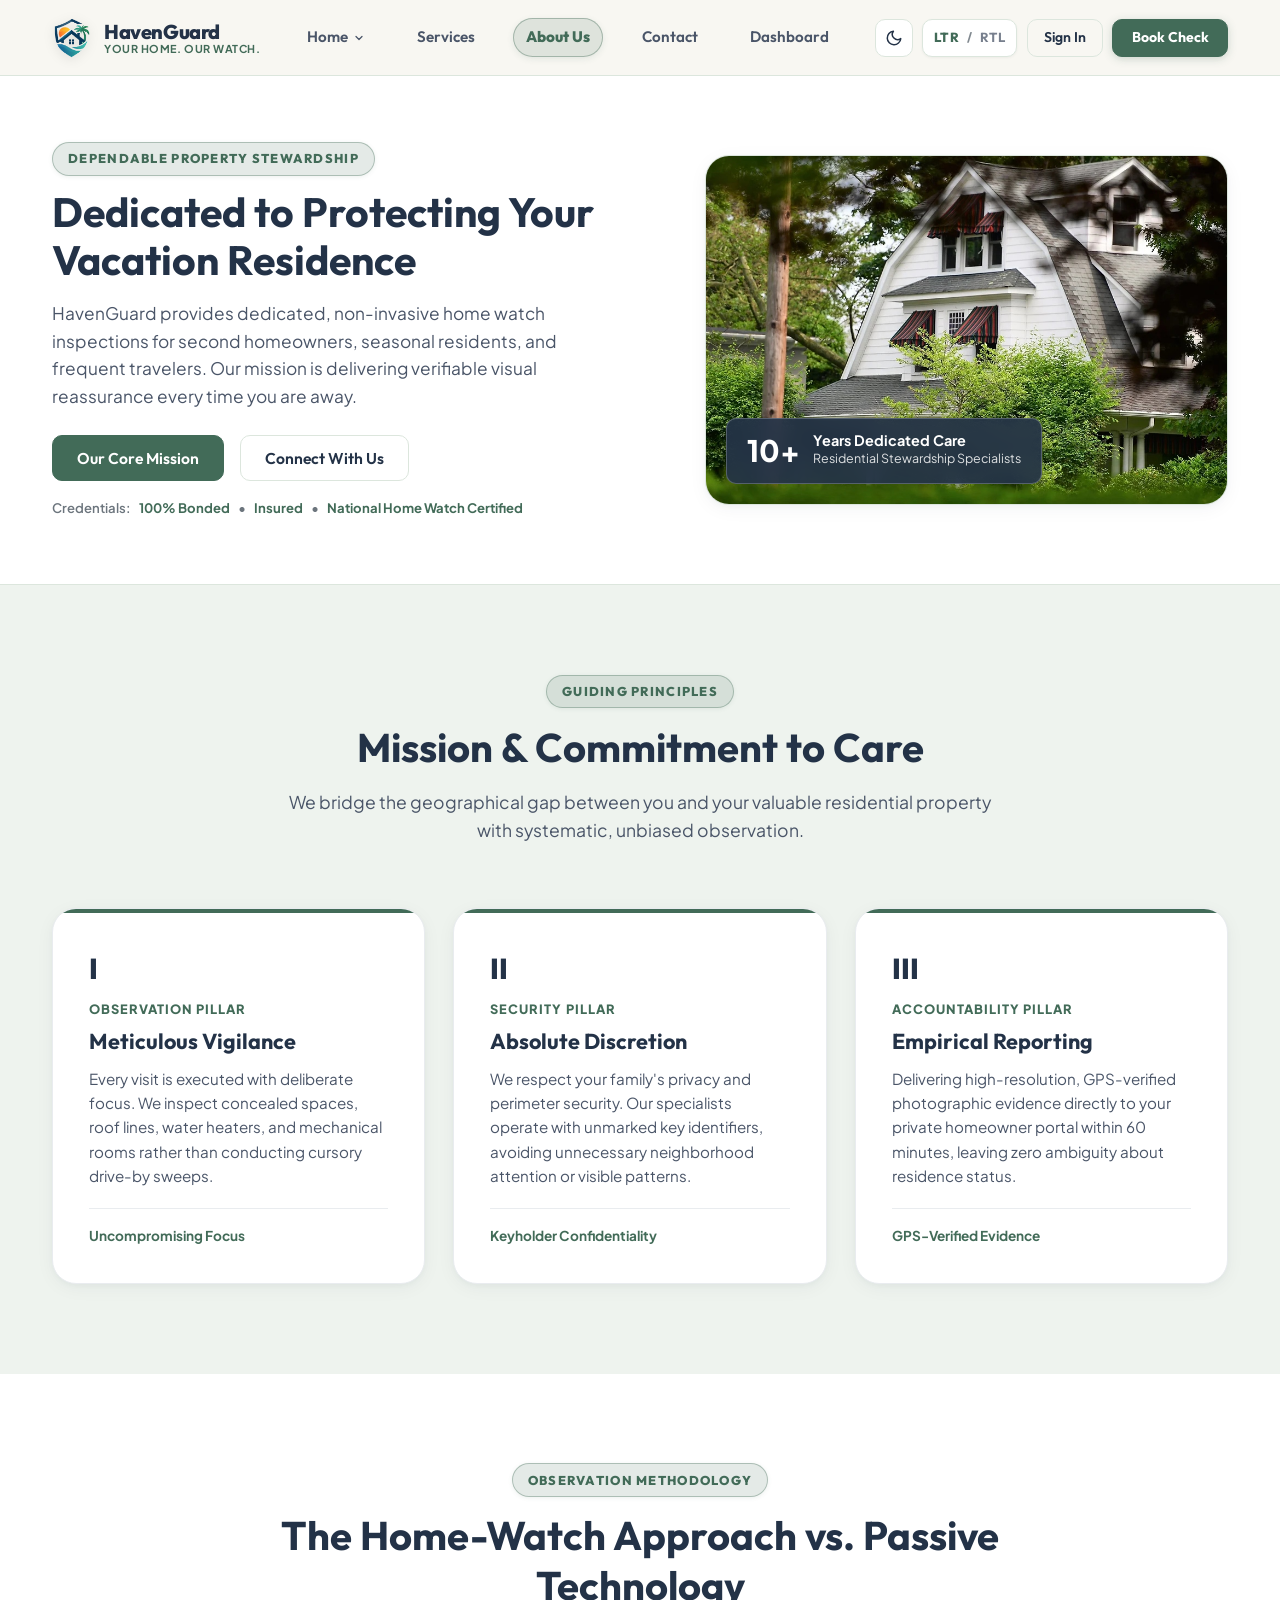
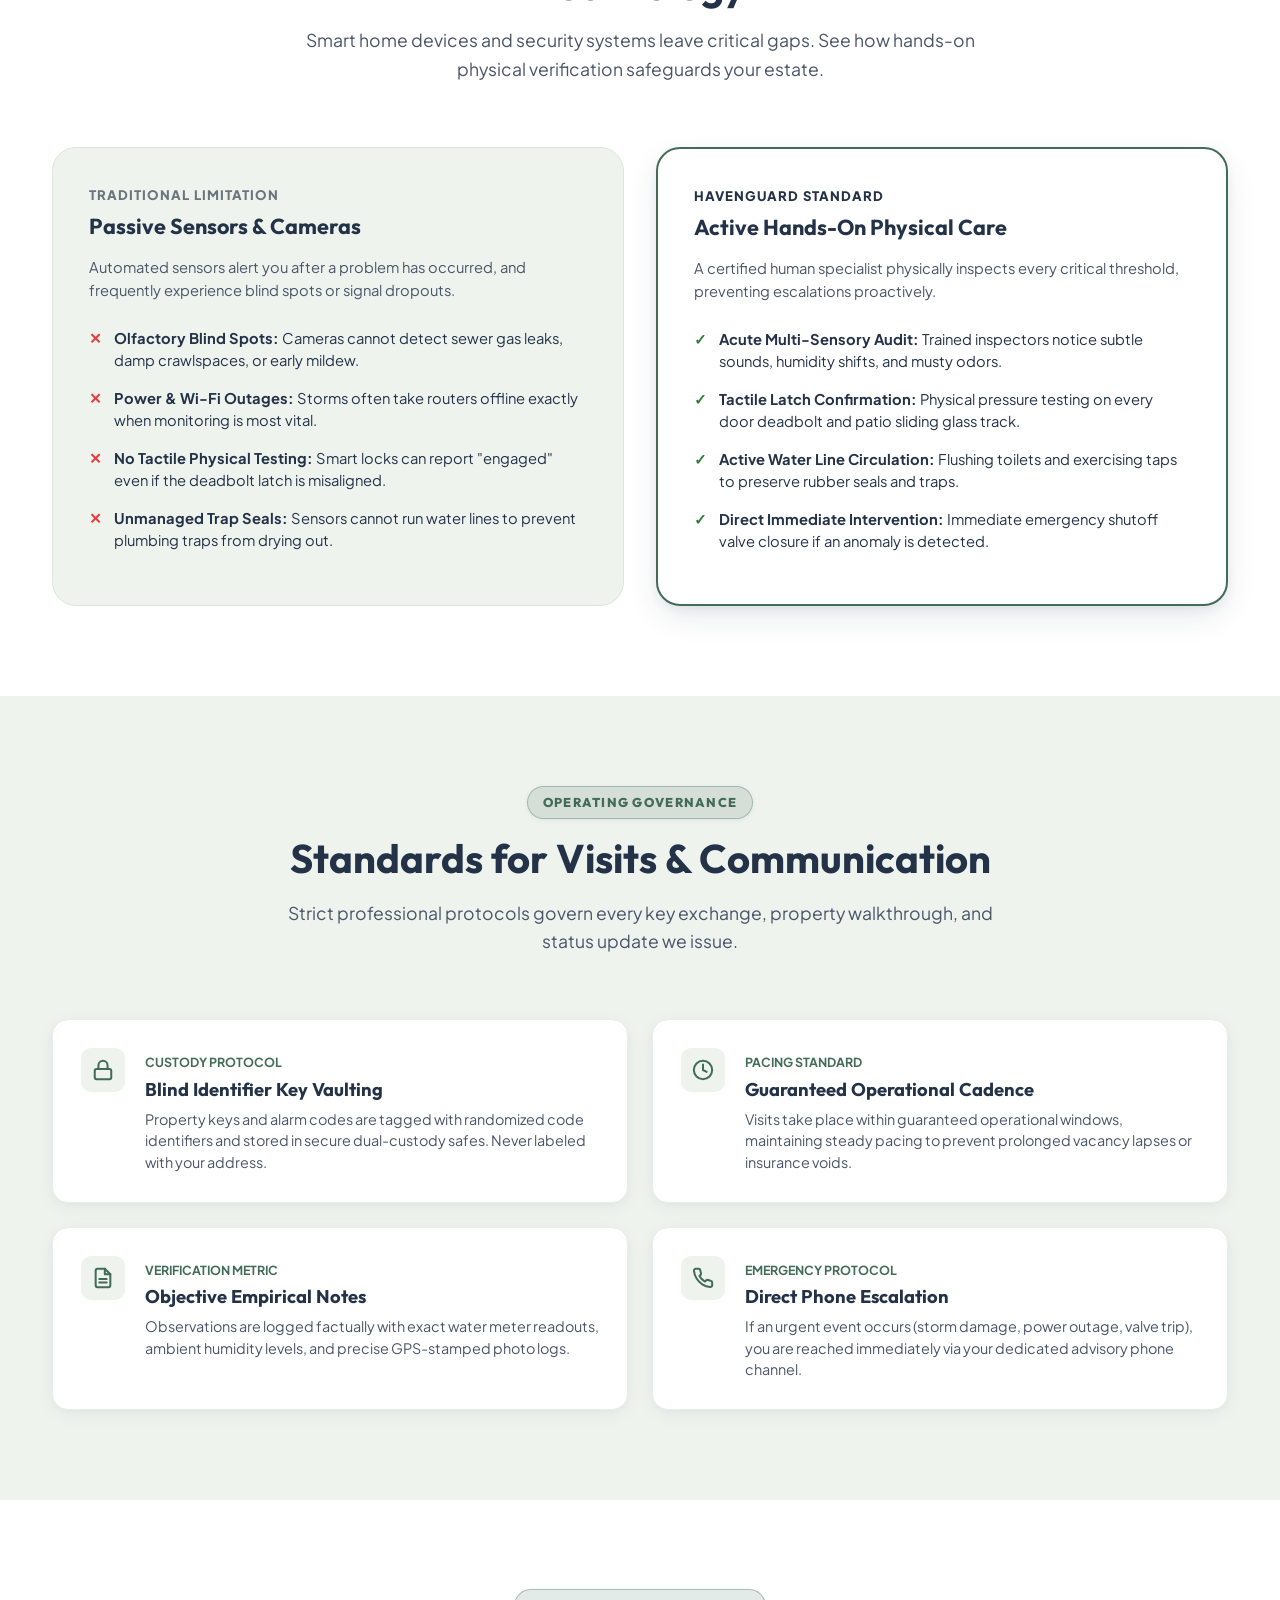
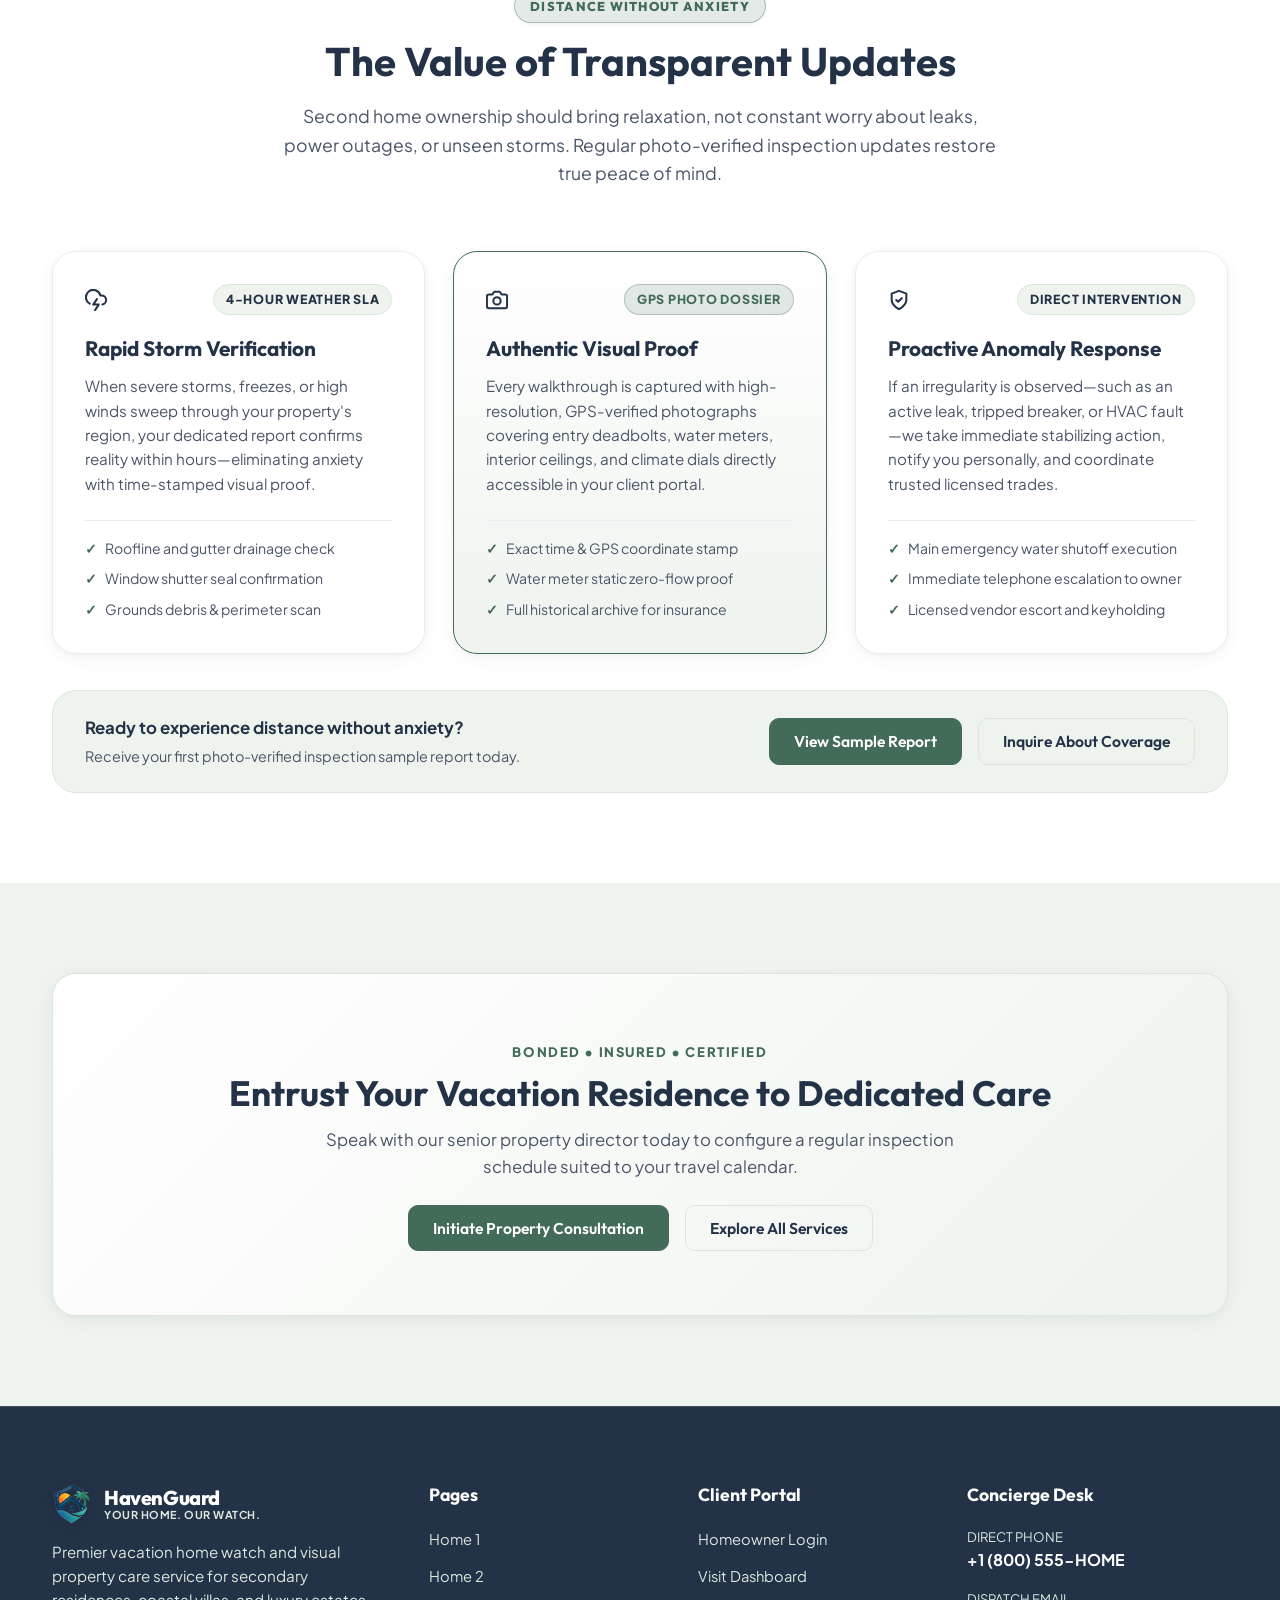
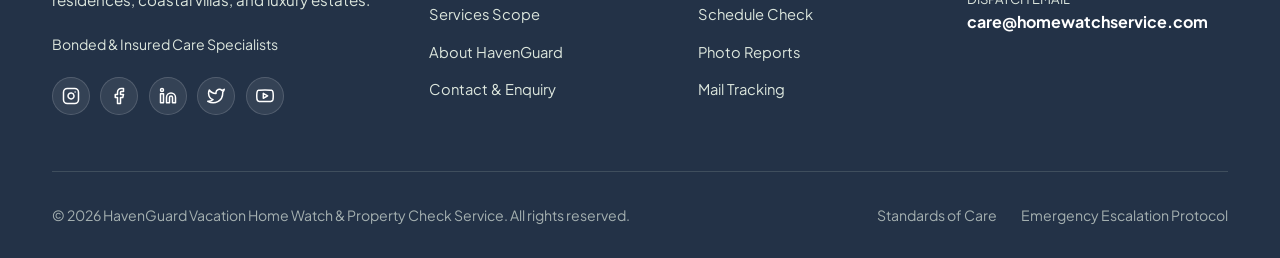
==== commit 8bc165ad: "first commit" ====
--- a/about.html
+++ b/about.html
@@ -58,8 +58,8 @@
               <svg class="dropdown-arrow" width="12" height="12" viewBox="0 0 24 24" fill="none" stroke="currentColor" stroke-width="2.5" stroke-linecap="round" stroke-linejoin="round" aria-hidden="true"><polyline points="6 9 12 15 18 9"></polyline></svg>
             </button>
             <ul class="dropdown-menu" aria-label="Home Variations">
-              <li><a href="index.html" class="dropdown-item">Home 1 (Photography)</a></li>
-              <li><a href="home-2.html" class="dropdown-item">Home 2 (Editorial)</a></li>
+              <li><a href="index.html" class="dropdown-item">Home 1</a></li>
+              <li><a href="home-2.html" class="dropdown-item">Home 2</a></li>
             </ul>
           </li>
           <li class="nav-item"><a href="services.html" class="nav-link">Services</a></li>
@@ -132,8 +132,8 @@
           <svg class="dropdown-arrow" width="12" height="12" viewBox="0 0 24 24" fill="none" stroke="currentColor" stroke-width="2.5" stroke-linecap="round" stroke-linejoin="round" aria-hidden="true"><polyline points="6 9 12 15 18 9"></polyline></svg>
         </button>
         <ul class="mobile-dropdown-list">
-          <li><a href="index.html" class="mobile-sublink">Home 1 (Photography)</a></li>
-          <li><a href="home-2.html" class="mobile-sublink">Home 2 (Editorial)</a></li>
+          <li><a href="index.html" class="mobile-sublink">Home 1</a></li>
+          <li><a href="home-2.html" class="mobile-sublink">Home 2</a></li>
         </ul>
       </li>
       <li><a href="services.html" class="mobile-nav-link">Services</a></li>
@@ -548,8 +548,8 @@
         <div>
           <h4 class="footer-heading">Pages</h4>
           <ul class="footer-links">
-            <li><a href="index.html">Home 1 (Photography)</a></li>
-            <li><a href="home-2.html">Home 2 (Editorial)</a></li>
+            <li><a href="index.html">Home 1</a></li>
+            <li><a href="home-2.html">Home 2</a></li>
             <li><a href="services.html">Services Scope</a></li>
             <li><a href="about.html">About HavenGuard</a></li>
             <li><a href="contact.html">Contact &amp; Enquiry</a></li>
--- a/assets/css/style.css
+++ b/assets/css/style.css
@@ -66,7 +66,6 @@
 
   --transition-base: 0.25s ease;
   --header-height: 76px;
-  --dashboard-nav-height: 64px;
 }
 
 /* ==========================================================================
@@ -1060,22 +1059,29 @@
   min-height: calc(100svh - var(--header-height));
   display: flex;
   align-items: center;
+  justify-content: center;
   background-image: var(--bg-hero-overlay), url('../images/hero-coastal.jpg');
   background-size: cover;
   background-position: center;
   background-repeat: no-repeat;
   color: var(--color-white);
   padding-block: clamp(3rem, 6vh, 5rem);
+  text-align: center;
 }
 
 .hero-photo-content {
-  max-width: 720px;
-  text-align: start;
+  max-width: 840px;
+  margin-inline: auto;
+  text-align: center;
+  display: flex;
+  flex-direction: column;
+  align-items: center;
 }
 
 .hero-photo .badge-light {
   display: inline-flex;
   align-items: center;
+  justify-content: center;
   gap: 0.5rem;
   background-color: rgba(255, 255, 255, 0.16);
   backdrop-filter: blur(8px);
@@ -1087,6 +1093,7 @@
   font-weight: 600;
   color: var(--color-white);
   margin-block-end: 1.5rem;
+  margin-inline: auto;
   border: 1px solid rgba(255, 255, 255, 0.28);
 }
 
@@ -1096,6 +1103,8 @@
   line-height: 1.18;
   margin-block-end: 1.25rem;
   letter-spacing: -0.025em;
+  text-align: center;
+  margin-inline: auto;
 }
 
 .hero-photo p {
@@ -1103,14 +1112,18 @@
   font-size: clamp(1.05rem, 1.2vw + 0.4rem, 1.25rem);
   line-height: 1.6;
   margin-block-end: 2.25rem;
-  max-width: 620px;
+  max-width: 680px;
+  text-align: center;
+  margin-inline: auto;
 }
 
 .hero-photo .btn-group {
   display: flex;
   align-items: center;
+  justify-content: center;
   gap: 1rem;
   flex-wrap: wrap;
+  margin-inline: auto;
 }
 
 .hero-photo .btn-group .btn {
@@ -1119,6 +1132,10 @@
   padding-block: 0.85rem;
   font-size: 1rem;
   font-weight: 600;
+}
+
+.card-service .card-body {
+  text-align: center;
 }
 
 /* ==========================================================================
@@ -1358,6 +1375,8 @@
   padding: 2rem 1.5rem;
   display: flex;
   flex-direction: column;
+  align-items: center;
+  text-align: center;
   position: relative;
   height: 100%;
 }
@@ -1375,6 +1394,7 @@
   font-weight: 700;
   font-size: 1.2rem;
   margin-block-end: 1.25rem;
+  margin-inline: auto;
 }
 
 .step-title {
@@ -1926,42 +1946,37 @@
   pointer-events: auto;
 }
 
-body.dashboard-body {
-  padding-top: var(--dashboard-nav-height) !important;
-  min-height: 100vh;
-  min-height: 100dvh;
-  margin: 0 !important;
-  display: flex;
-  flex-direction: column;
-  overflow-x: hidden;
-  background-color: var(--bg-primary);
+/* Dashboard Page Reset: Header is 64px, eliminate 76px body padding-top gap */
+body.dashboard-page,
+body:has(.dashboard-wrapper) {
+  padding-top: 64px !important;
+  --header-height: 64px !important;
 }
 
 .site-header.dashboard-header {
-  height: var(--dashboard-nav-height) !important;
-  min-height: var(--dashboard-nav-height) !important;
-  max-height: var(--dashboard-nav-height) !important;
+  height: 64px !important;
+  min-height: 64px !important;
+  top: 0 !important;
+  left: 0 !important;
+  right: 0 !important;
   margin: 0 !important;
   margin-block-end: 0 !important;
-  border-block-end: 1px solid var(--border-subtle);
+  border-block-end: 1px solid var(--border-subtle) !important;
 }
 
 .dashboard-wrapper {
   display: flex;
-  flex: 1 1 auto;
-  min-height: calc(100vh - var(--dashboard-nav-height));
-  min-height: calc(100dvh - var(--dashboard-nav-height));
+  min-height: calc(100vh - 64px);
+  min-height: calc(100dvh - 64px);
   position: relative;
-  margin: 0;
-  padding: 0;
+  margin: 0 !important;
+  padding: 0 !important;
   background-color: var(--bg-primary);
   align-items: stretch;
-  width: 100%;
-  box-sizing: border-box;
 }
 
 .dashboard-sidebar {
-  width: 270px;
+  width: 280px;
   background-color: var(--bg-surface);
   border-inline-end: 1px solid var(--border-subtle);
   border-top: none !important;
@@ -1976,44 +1991,24 @@
 }
 
 .sidebar-sticky-wrap {
-  width: 100% !important;
-  height: 100% !important;
-  max-height: 100% !important;
-  display: flex !important;
-  flex-direction: column !important;
-  justify-content: space-between !important;
-  box-sizing: border-box !important;
-  padding: 1rem 0.85rem 0.85rem 0.85rem !important;
-  margin: 0 !important;
-  overflow: hidden !important;
-  min-height: 0 !important;
-}
-
-.sidebar-top-section {
-  display: flex !important;
-  flex-direction: column !important;
-  width: 100% !important;
-  flex: 1 1 auto !important;
-  min-height: 0 !important;
-  overflow-y: auto !important;
-  overflow-x: hidden !important;
-  margin: 0 !important;
-  padding: 0 !important;
-  padding-inline-end: 3px !important;
-}
-
-/* Desktop & iPad Landscape Full-Height Sidebar (Sticky, flush with navbar and bottom) */
-@media (min-width: 1024px) {
+  width: 100%;
+  display: flex;
+  flex-direction: column;
+  box-sizing: border-box;
+}
+
+/* Desktop Full Length Column with Sticky Navigation */
+@media (min-width: 1201px) {
   .dashboard-sidebar {
     position: sticky !important;
-    top: var(--dashboard-nav-height) !important;
-    height: calc(100vh - var(--dashboard-nav-height)) !important;
-    height: calc(100dvh - var(--dashboard-nav-height)) !important;
-    max-height: calc(100vh - var(--dashboard-nav-height)) !important;
+    top: 64px !important;
+    height: calc(100vh - 64px) !important;
+    height: calc(100dvh - 64px) !important;
+    max-height: calc(100vh - 64px) !important;
     align-self: flex-start !important;
-    width: 270px !important;
-    min-width: 270px !important;
-    max-width: 270px !important;
+    width: 280px !important;
+    min-width: 280px !important;
+    max-width: 280px !important;
     flex-shrink: 0 !important;
     background-color: var(--bg-surface) !important;
     border-inline-end: 1px solid var(--border-subtle) !important;
@@ -2027,9 +2022,31 @@
     pointer-events: auto !important;
     opacity: 1 !important;
     box-shadow: none !important;
-    z-index: 90 !important;
+    z-index: 100 !important;
     overflow: hidden !important;
+  }
+
+  .sidebar-sticky-wrap {
+    width: 100% !important;
+    height: 100% !important;
+    max-height: 100% !important;
+    display: flex !important;
+    flex-direction: column !important;
+    justify-content: space-between !important;
     box-sizing: border-box !important;
+    padding: 1.25rem 0.85rem 0.85rem 0.85rem !important;
+    margin: 0 !important;
+    overflow-y: auto !important;
+    overflow-x: hidden !important;
+  }
+
+  .sidebar-top-section {
+    display: flex !important;
+    flex-direction: column !important;
+    width: 100% !important;
+    margin: 0 !important;
+    padding: 0 !important;
+    flex-shrink: 0 !important;
   }
 
   .sidebar-header-bar {
@@ -2049,17 +2066,14 @@
   }
 }
 
-.sidebar-top-section::-webkit-scrollbar,
 .sidebar-sticky-wrap::-webkit-scrollbar,
 .dashboard-sidebar::-webkit-scrollbar {
-  width: 4px;
-}
-.sidebar-top-section::-webkit-scrollbar-track,
+  width: 5px;
+}
 .sidebar-sticky-wrap::-webkit-scrollbar-track,
 .dashboard-sidebar::-webkit-scrollbar-track {
   background: transparent;
 }
-.sidebar-top-section::-webkit-scrollbar-thumb,
 .sidebar-sticky-wrap::-webkit-scrollbar-thumb,
 .dashboard-sidebar::-webkit-scrollbar-thumb {
   background: var(--border-subtle);
@@ -2071,9 +2085,9 @@
   background: var(--bg-subtle);
   border: 1px solid var(--border-subtle);
   border-radius: var(--radius-md);
-  padding: 0.75rem 0.85rem;
+  padding: 0.65rem 0.8rem;
   margin-top: 0 !important;
-  margin-block-end: 0.85rem;
+  margin-block-end: 0.65rem;
   transition: all var(--transition-base);
   flex-shrink: 0;
 }
@@ -2192,14 +2206,14 @@
 /* 2. MIDDLE: Nav List */
 .sidebar-nav-container {
   flex-shrink: 0;
-  margin-block-end: 0.85rem;
+  margin-block-end: 0.65rem;
 }
 
 .dashboard-nav-list {
   list-style: none;
   display: flex;
   flex-direction: column;
-  gap: 0.35rem;
+  gap: 0.25rem;
   margin: 0;
   padding: 0;
 }
@@ -2209,11 +2223,11 @@
   display: flex;
   align-items: center;
   gap: 0.65rem;
-  padding: 0.65rem 0.85rem;
+  padding: 0.52rem 0.8rem;
   border-radius: var(--radius-md);
   font-family: var(--font-heading);
   font-weight: 600;
-  font-size: 0.92rem;
+  font-size: 0.9rem;
   color: var(--text-secondary);
   transition: all var(--transition-base);
   text-align: start;
@@ -2230,11 +2244,11 @@
 
 /* 3. ASSIGNED INSPECTOR (Compact) */
 .sidebar-inspector-box {
-  padding: 0.65rem 0.8rem;
+  padding: 0.55rem 0.75rem;
   background: var(--bg-surface);
   border: 1px solid var(--border-subtle);
   border-radius: var(--radius-md);
-  margin-block-end: 0.75rem;
+  margin-block-end: 0.55rem;
   font-size: 0.82rem;
   flex-shrink: 0;
 }
@@ -2276,16 +2290,16 @@
   color: var(--text-accent);
 }
 
-/* 4. BOTTOM: Profile & Sign Out Footer (anchored at the bottom) */
+/* 4. BOTTOM: Profile & Sign Out Footer (keela bottom la vei) */
 .sidebar-footer-card {
   margin-top: auto !important;
   margin-block-end: 0 !important;
-  padding-block-start: 0.75rem !important;
+  padding-block-start: 0.55rem !important;
   padding-block-end: 0 !important;
-  border-block-start: 1px solid var(--border-subtle) !important;
+  border-block-start: 1px solid var(--border-subtle);
   display: flex !important;
   flex-direction: column !important;
-  gap: 0.5rem !important;
+  gap: 0.4rem !important;
   flex-shrink: 0 !important;
   width: 100% !important;
 }
@@ -2294,12 +2308,11 @@
   display: flex !important;
   align-items: center;
   gap: 0.65rem;
-  padding: 0.45rem 0.65rem;
+  padding: 0.4rem 0.65rem;
   background: var(--bg-subtle);
   border: 1px solid var(--border-subtle);
   border-radius: var(--radius-md);
   margin: 0 !important;
-  flex-shrink: 0;
 }
 
 .sidebar-user-card .user-avatar-wrap {
@@ -2346,7 +2359,7 @@
   justify-content: center;
   gap: 0.45rem;
   width: 100%;
-  padding: 0.45rem 0.75rem;
+  padding: 0.4rem 0.75rem;
   font-family: var(--font-heading);
   font-size: 0.82rem;
   font-weight: 700;
@@ -2357,7 +2370,6 @@
   text-decoration: none;
   transition: all var(--transition-base);
   cursor: pointer;
-  flex-shrink: 0;
 }
 
 .sidebar-signout-btn:hover {
@@ -2380,10 +2392,9 @@
 
 .dashboard-content {
   flex-grow: 1;
-  padding: 1rem clamp(1rem, 2vw, 2rem) 2.5rem clamp(1rem, 2vw, 2rem);
+  padding: 1.25rem clamp(1.25rem, 2.5vw, 2.5rem) 2.5rem clamp(1.25rem, 2.5vw, 2.5rem);
   background-color: var(--bg-primary);
   min-width: 0;
-  box-sizing: border-box;
 }
 
 .dashboard-view-header,
@@ -2394,18 +2405,13 @@
   flex-wrap: wrap;
   gap: 1.25rem;
   margin-top: 0 !important;
-  margin-block-end: 1.25rem !important;
+  margin-block-end: 1.75rem;
   width: 100%;
 }
 
 .dashboard-header-text h1 {
-  margin: 0 0 0.25rem 0 !important;
   margin-top: 0 !important;
   line-height: 1.15 !important;
-}
-
-.dashboard-header-text p {
-  margin: 0 !important;
 }
 
 .mail-grid-container {
@@ -2873,55 +2879,43 @@
   }
 
   .dashboard-sidebar {
-    position: fixed !important;
-    top: var(--dashboard-nav-height) !important;
-    inset-inline-start: 0 !important;
-    bottom: 0 !important;
-    height: calc(100vh - var(--dashboard-nav-height)) !important;
-    height: calc(100dvh - var(--dashboard-nav-height)) !important;
-    max-height: calc(100vh - var(--dashboard-nav-height)) !important;
-    width: min(300px, 85vw) !important;
-    background-color: var(--bg-surface) !important;
-    border-inline-end: 1px solid var(--border-subtle) !important;
+    position: fixed;
+    top: var(--header-height);
+    inset-inline-start: 0;
+    bottom: 0;
+    height: calc(100vh - var(--header-height));
+    height: calc(100dvh - var(--header-height));
+    width: min(300px, 85vw);
+    background-color: var(--bg-surface);
+    border-inline-end: 1px solid var(--border-subtle);
     padding: 0 !important;
-    margin: 0 !important;
-    z-index: 1020 !important;
-    overflow: hidden !important;
-    box-shadow: 4px 0 24px rgba(0, 0, 0, 0.25) !important;
+    z-index: 1020;
+    overflow: hidden;
+    box-shadow: 4px 0 24px rgba(0, 0, 0, 0.25);
     transform: translateX(-100%);
     visibility: hidden;
     pointer-events: none;
     opacity: 0;
     transition: transform 0.3s cubic-bezier(0.16, 1, 0.3, 1), visibility 0.3s, opacity 0.25s;
-    box-sizing: border-box !important;
-    display: flex !important;
-    flex-direction: column !important;
   }
 
   .sidebar-sticky-wrap {
     position: static !important;
     height: 100% !important;
-    max-height: 100% !important;
-    padding: 1rem 0.85rem 0.85rem 0.85rem !important;
-    overflow: hidden !important;
+    max-height: none !important;
+    padding: 1.25rem 1.25rem 1.25rem 1.25rem !important;
+    overflow-y: auto !important;
     display: flex !important;
     flex-direction: column !important;
     justify-content: space-between !important;
     box-sizing: border-box !important;
-    min-height: 0 !important;
   }
 
   .sidebar-top-section {
     display: flex !important;
     flex-direction: column !important;
     width: 100% !important;
-    flex: 1 1 auto !important;
-    min-height: 0 !important;
-    overflow-y: auto !important;
-    overflow-x: hidden !important;
-    margin: 0 !important;
-    padding: 0 !important;
-    padding-inline-end: 3px !important;
+    flex-shrink: 0 !important;
   }
 
   [dir="rtl"] .dashboard-sidebar {
@@ -2957,7 +2951,6 @@
 @media (max-width: 768px) {
   :root {
     --header-height: 58px;
-    --dashboard-nav-height: 60px;
   }
 
   .site-header {
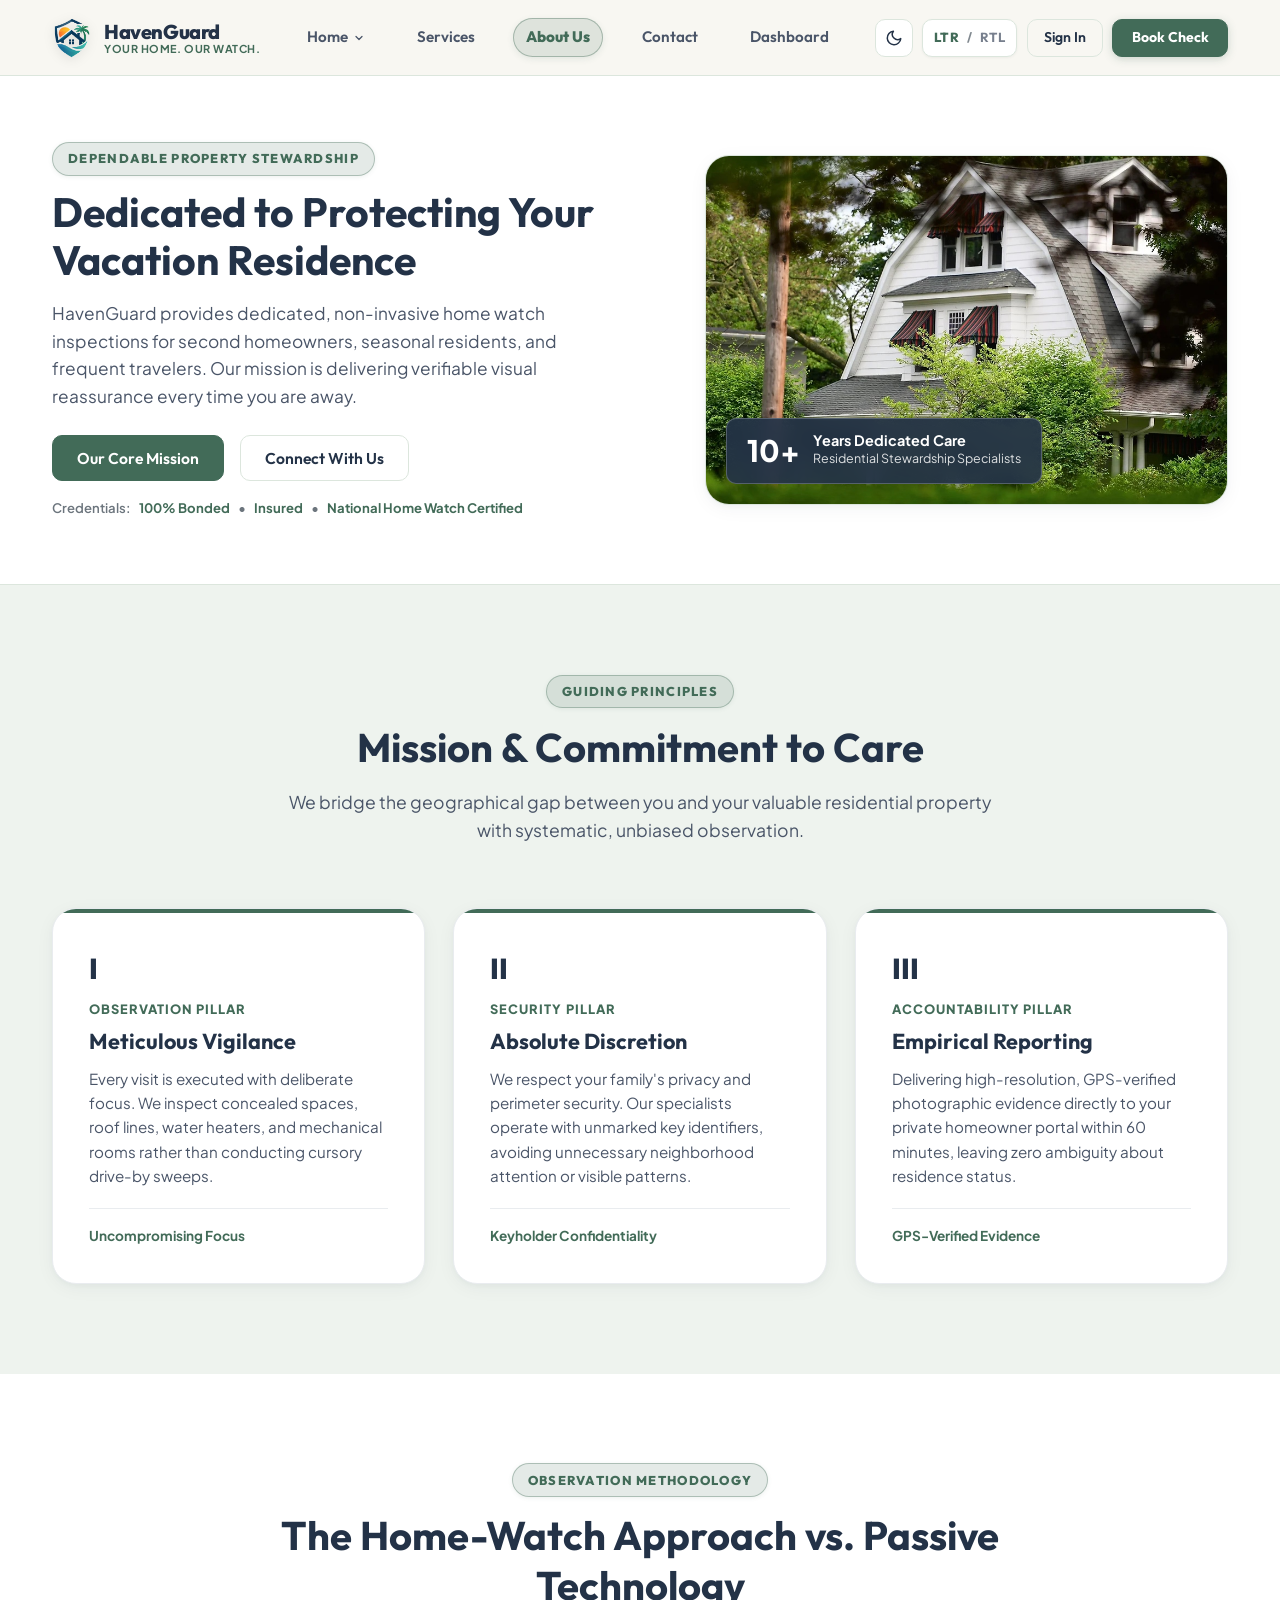
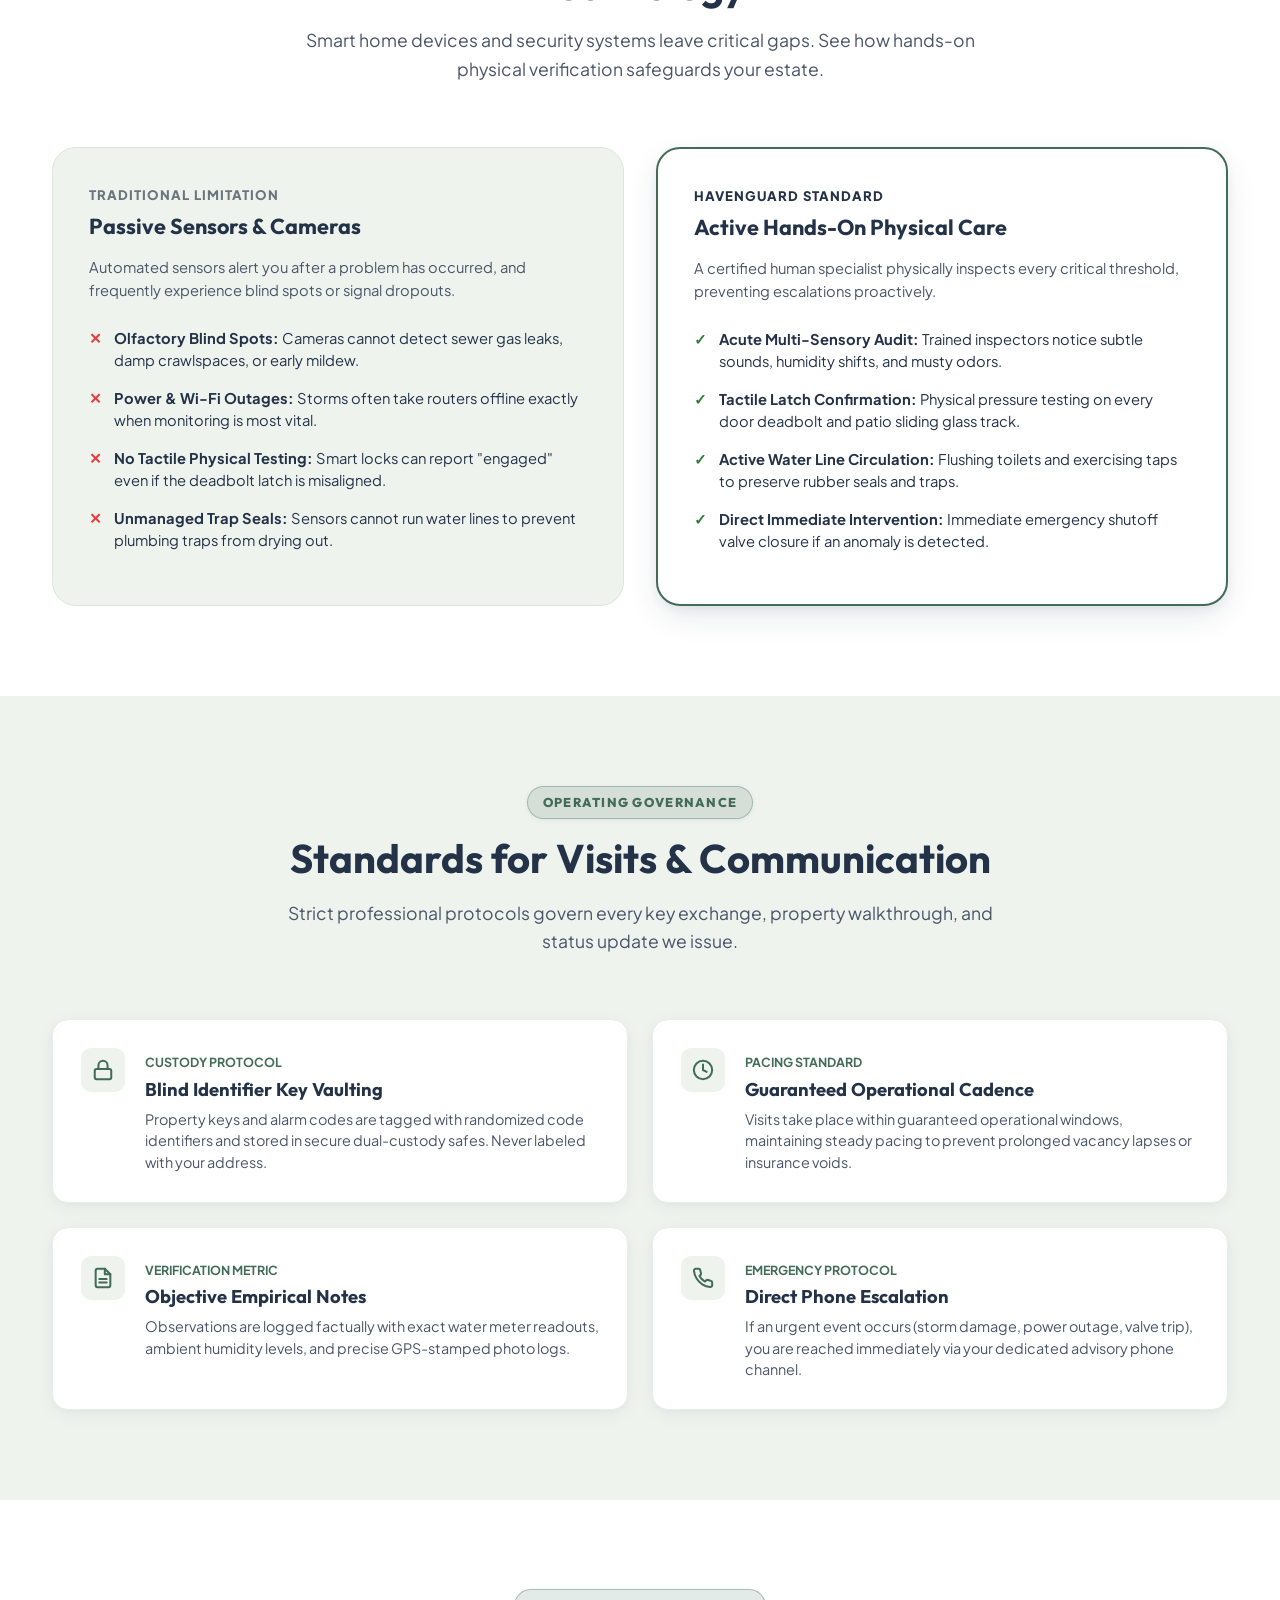
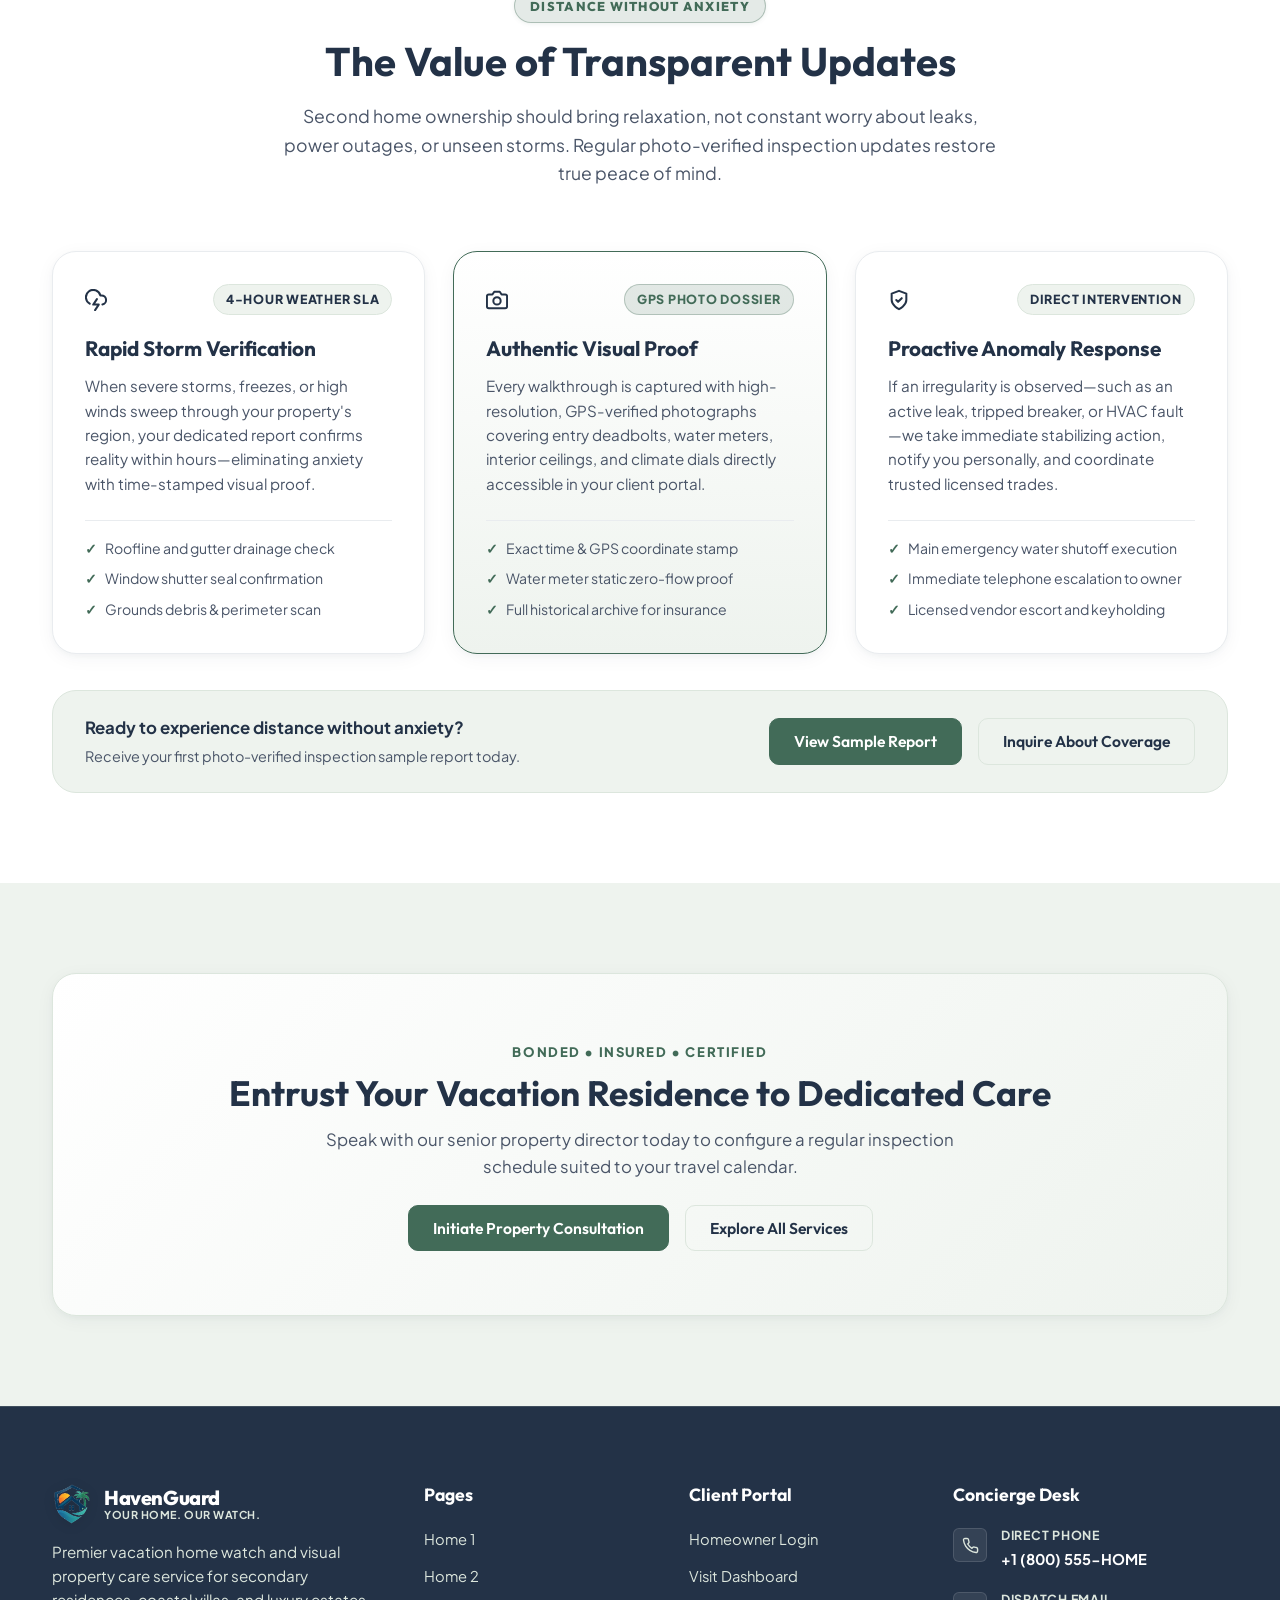
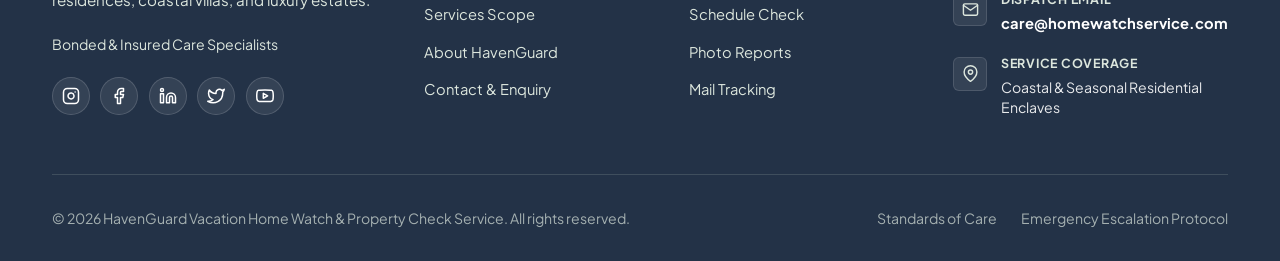
==== commit 9537f761: "first commit" ====
--- a/about.html
+++ b/about.html
@@ -569,14 +569,33 @@
 
         <div>
           <h4 class="footer-heading">Concierge Desk</h4>
-          <ul class="footer-links" style="gap: 1rem;">
-            <li>
-              <div style="font-size: 0.82rem; color: var(--color-sage); text-transform: uppercase;">Direct Phone</div>
-              <strong style="color: #FFFFFF;">+1 (800) 555-HOME</strong>
+          <ul class="footer-links" style="gap: 1.15rem;">
+            <li class="footer-contact-item">
+              <span class="footer-contact-icon" aria-hidden="true">
+                <svg width="17" height="17" viewBox="0 0 24 24" fill="none" stroke="currentColor" stroke-width="2" stroke-linecap="round" stroke-linejoin="round"><path d="M22 16.92v3a2 2 0 0 1-2.18 2 19.79 19.79 0 0 1-8.63-3.07 19.5 19.5 0 0 1-6-6 19.79 19.79 0 0 1-3.07-8.67A2 2 0 0 1 4.11 2h3a2 2 0 0 1 2 1.72 12.84 12.84 0 0 0 .7 2.81 2 2 0 0 1-.45 2.11L8.09 9.91a16 16 0 0 0 6 6l1.27-1.27a2 2 0 0 1 2.11-.45 12.84 12.84 0 0 0 2.81.7A2 2 0 0 1 22 16.92z"></path></svg>
+              </span>
+              <div class="footer-contact-info">
+                <span class="footer-contact-label">Direct Phone</span>
+                <a href="tel:+18005554663" class="footer-contact-val">+1 (800) 555-HOME</a>
+              </div>
             </li>
-            <li>
-              <div style="font-size: 0.82rem; color: var(--color-sage); text-transform: uppercase;">Dispatch Email</div>
-              <strong style="color: #FFFFFF;">care@homewatchservice.com</strong>
+            <li class="footer-contact-item">
+              <span class="footer-contact-icon" aria-hidden="true">
+                <svg width="17" height="17" viewBox="0 0 24 24" fill="none" stroke="currentColor" stroke-width="2" stroke-linecap="round" stroke-linejoin="round"><path d="M4 4h16c1.1 0 2 .9 2 2v12c0 1.1-.9 2-2 2H4c-1.1 0-2-.9-2-2V6c0-1.1.9-2 2-2z"></path><polyline points="22,6 12,13 2,6"></polyline></svg>
+              </span>
+              <div class="footer-contact-info">
+                <span class="footer-contact-label">Dispatch Email</span>
+                <a href="mailto:care@homewatchservice.com" class="footer-contact-val">care@homewatchservice.com</a>
+              </div>
+            </li>
+            <li class="footer-contact-item">
+              <span class="footer-contact-icon" aria-hidden="true">
+                <svg width="17" height="17" viewBox="0 0 24 24" fill="none" stroke="currentColor" stroke-width="2" stroke-linecap="round" stroke-linejoin="round"><path d="M21 10c0 7-9 13-9 13s-9-6-9-13a9 9 0 0 1 18 0z"></path><circle cx="12" cy="10" r="3"></circle></svg>
+              </span>
+              <div class="footer-contact-info">
+                <span class="footer-contact-label">Service Coverage</span>
+                <span class="footer-contact-text">Coastal &amp; Seasonal Residential Enclaves</span>
+              </div>
             </li>
           </ul>
         </div>
--- a/assets/css/style.css
+++ b/assets/css/style.css
@@ -2034,7 +2034,7 @@
     flex-direction: column !important;
     justify-content: space-between !important;
     box-sizing: border-box !important;
-    padding: 1.25rem 0.85rem 0.85rem 0.85rem !important;
+    padding: 0.35rem 0.85rem 0.85rem 0.85rem !important;
     margin: 0 !important;
     overflow-y: auto !important;
     overflow-x: hidden !important;
@@ -2784,6 +2784,68 @@
 .footer-links a:hover {
   color: #FFFFFF;
   padding-inline-start: 4px;
+}
+
+/* Footer Contact Details with Icons */
+.footer-contact-item {
+  display: flex;
+  align-items: flex-start;
+  gap: 0.85rem;
+}
+
+.footer-contact-icon {
+  width: 34px;
+  height: 34px;
+  border-radius: var(--radius-sm);
+  background-color: rgba(255, 255, 255, 0.08);
+  border: 1px solid rgba(255, 255, 255, 0.12);
+  color: var(--color-gold);
+  display: inline-flex;
+  align-items: center;
+  justify-content: center;
+  flex-shrink: 0;
+  margin-block-start: 0.15rem;
+  transition: all var(--transition-base);
+}
+
+.footer-contact-item:hover .footer-contact-icon {
+  background-color: var(--color-forest);
+  border-color: var(--color-forest);
+  color: #FFFFFF;
+  transform: translateY(-2px);
+}
+
+.footer-contact-info {
+  display: flex;
+  flex-direction: column;
+  gap: 0.15rem;
+}
+
+.footer-contact-label {
+  font-size: 0.78rem;
+  font-weight: 700;
+  color: var(--color-sage);
+  text-transform: uppercase;
+  letter-spacing: 0.06em;
+}
+
+.footer-contact-val {
+  color: #FFFFFF !important;
+  font-weight: 700;
+  font-size: 0.95rem;
+  text-decoration: none;
+  transition: color var(--transition-base);
+}
+
+.footer-contact-val:hover {
+  color: var(--color-gold) !important;
+  padding-inline-start: 0 !important;
+}
+
+.footer-contact-text {
+  color: rgba(255, 255, 255, 0.9);
+  font-size: 0.88rem;
+  line-height: 1.45;
 }
 
 .footer-bottom {
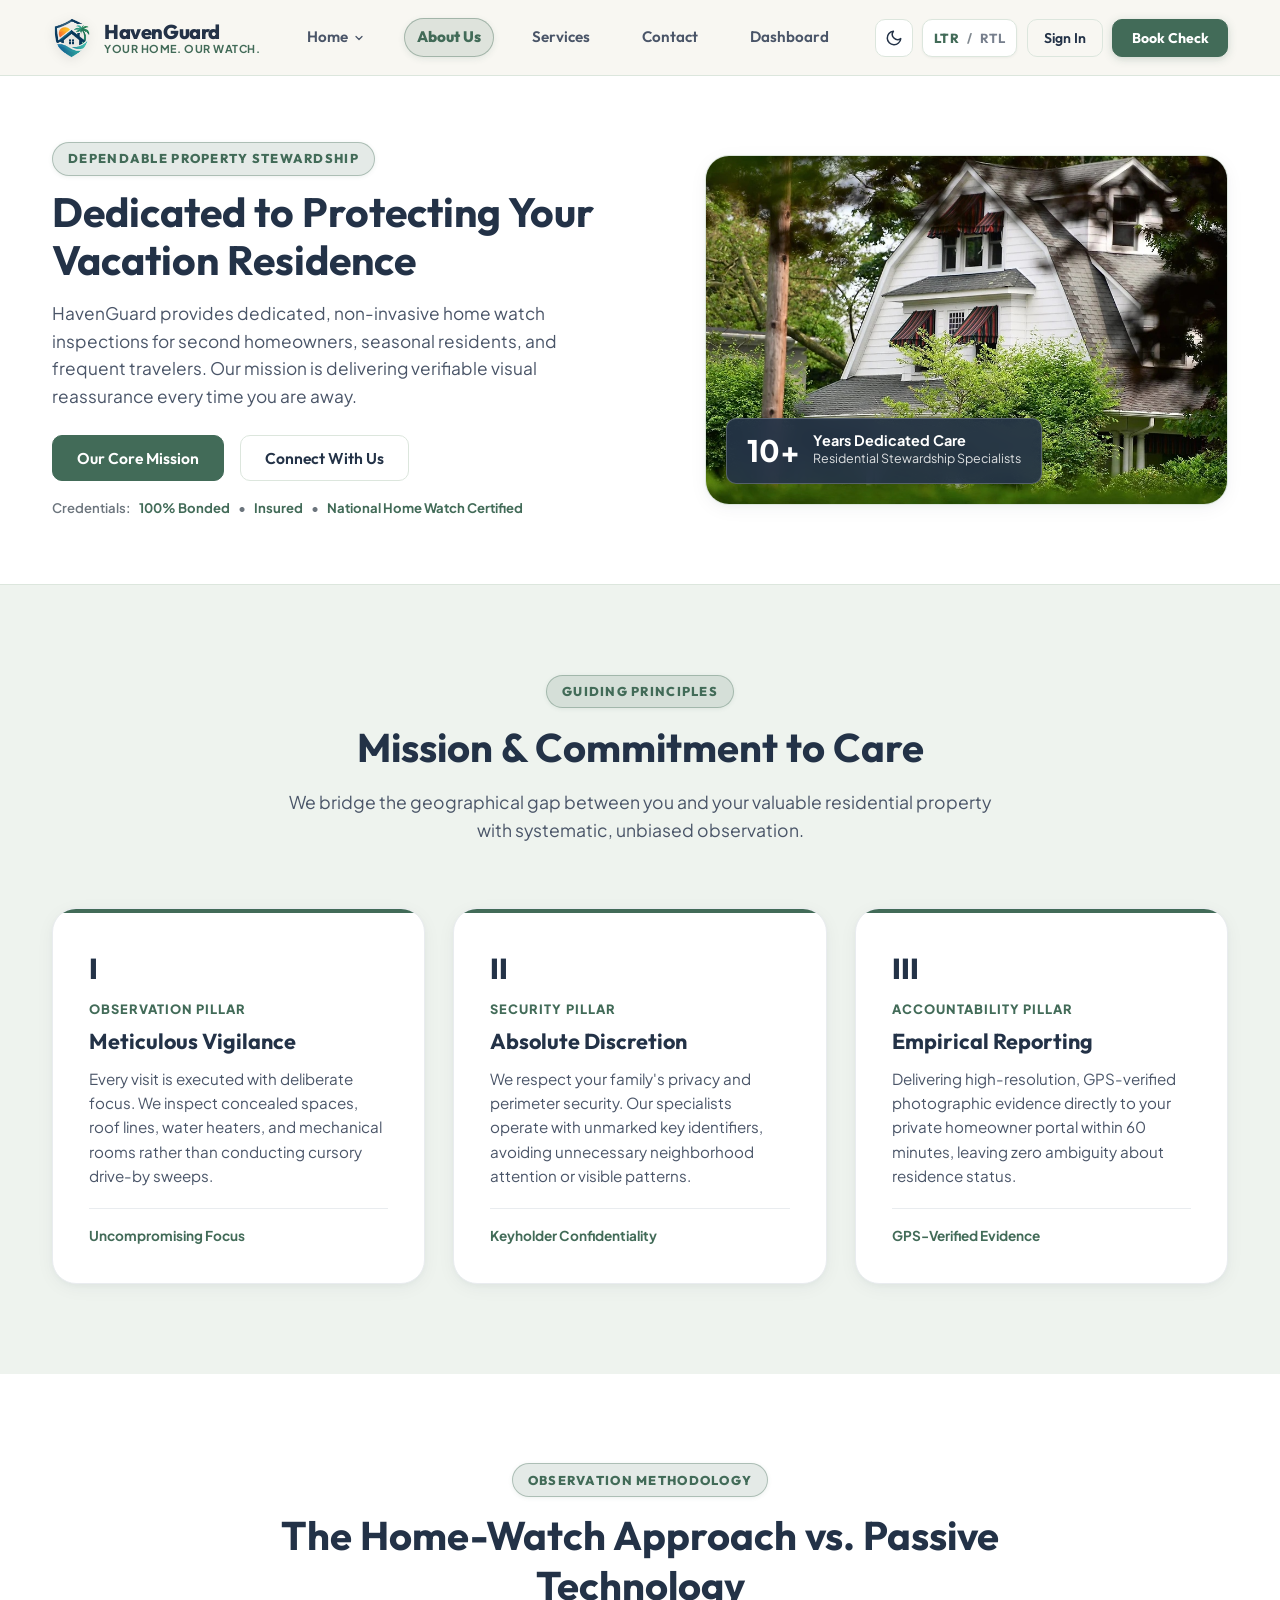
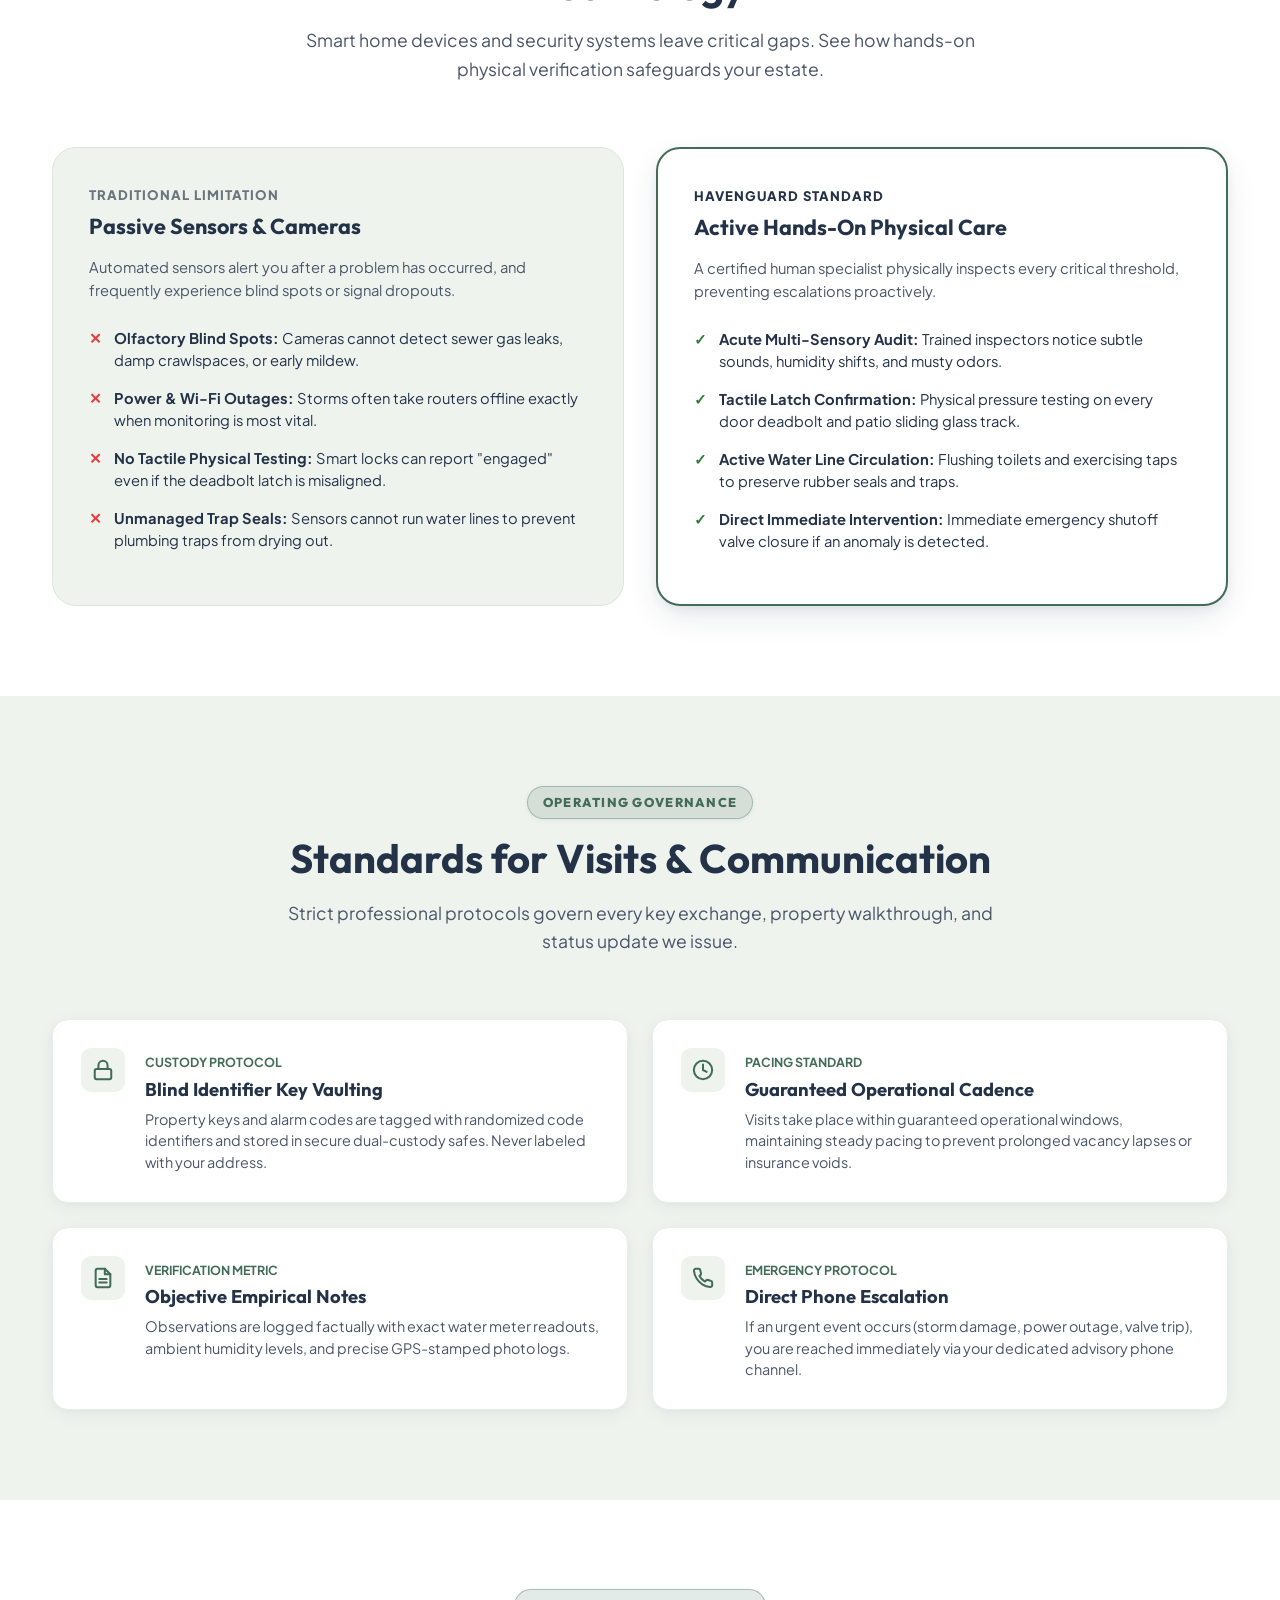
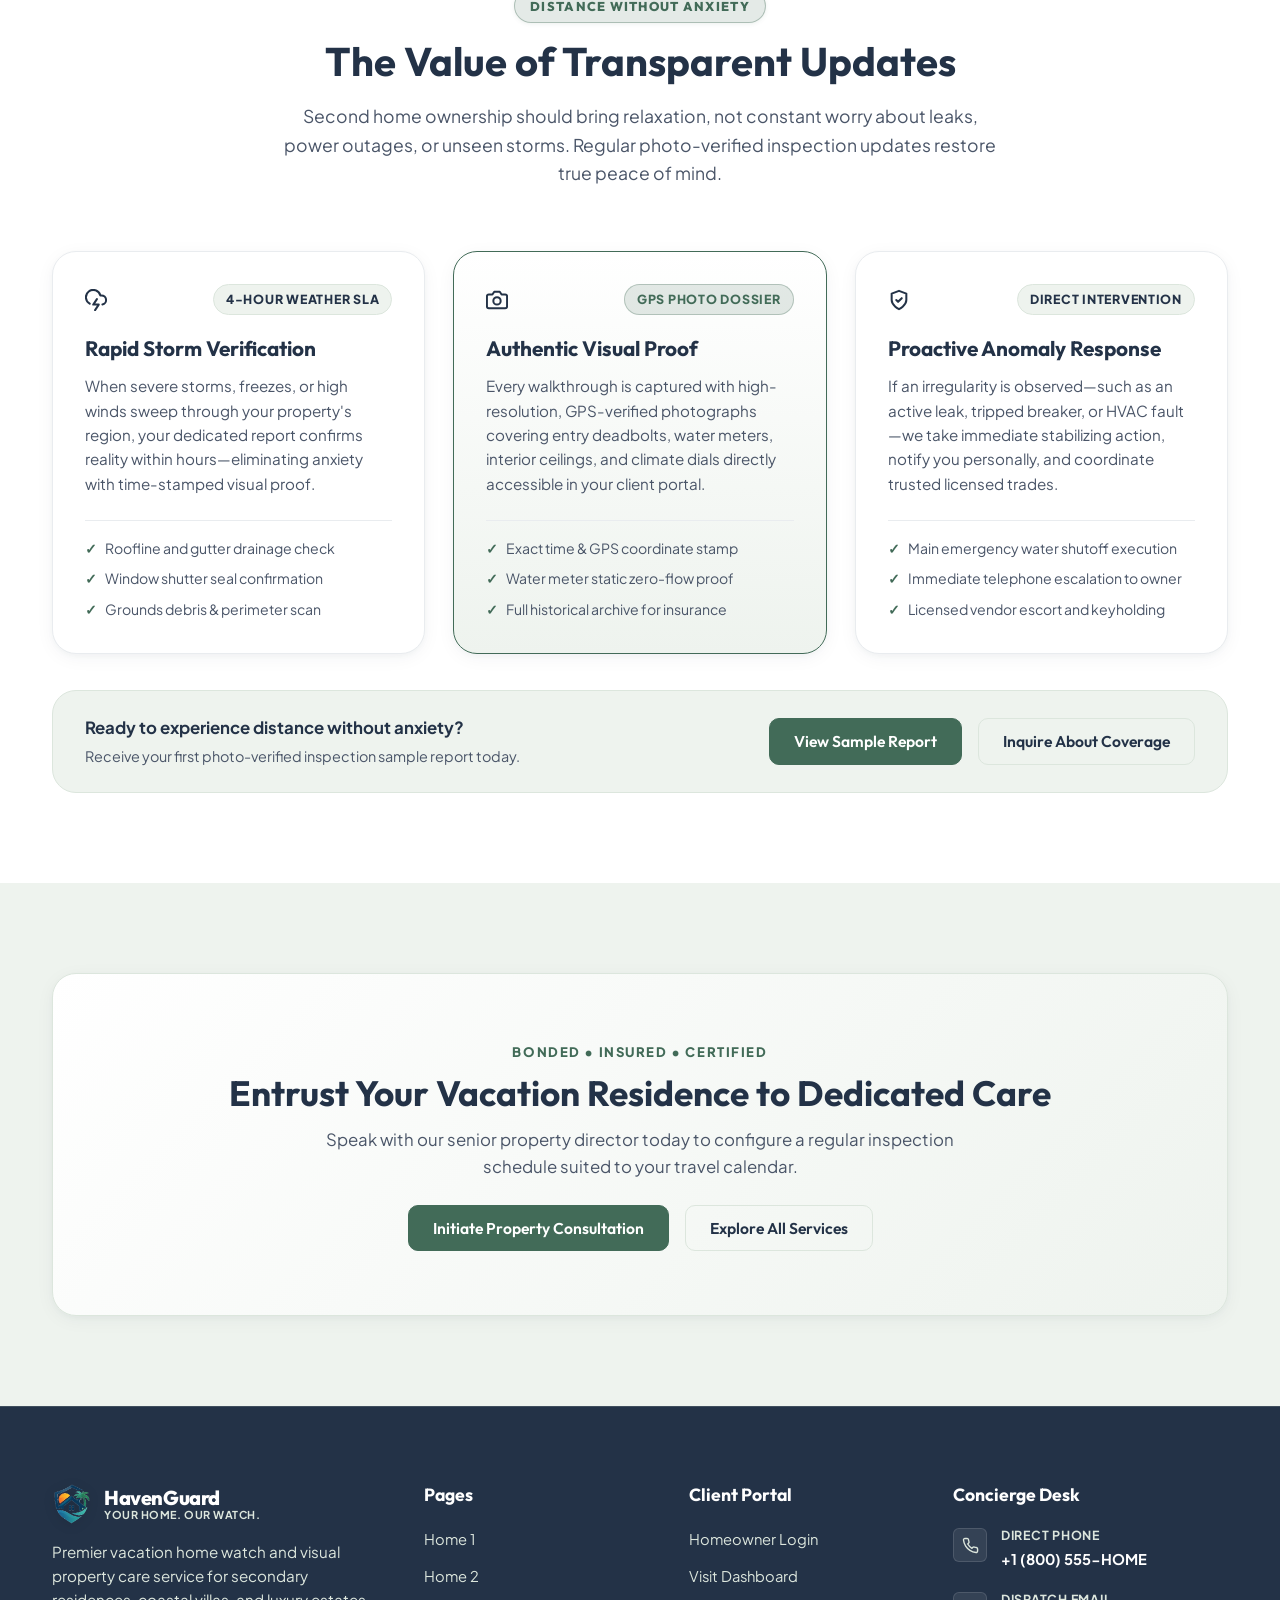
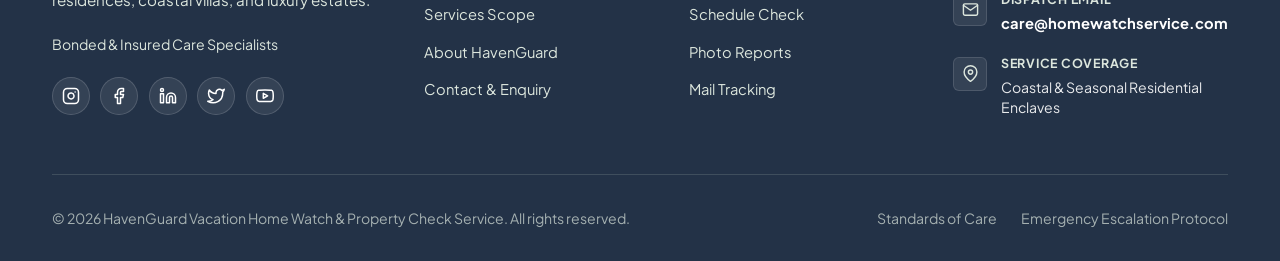
==== commit 19053b53: "first commit" ====
--- a/about.html
+++ b/about.html
@@ -62,8 +62,8 @@
               <li><a href="home-2.html" class="dropdown-item">Home 2</a></li>
             </ul>
           </li>
+          <li class="nav-item"><a href="about.html" class="nav-link active">About Us</a></li>
           <li class="nav-item"><a href="services.html" class="nav-link">Services</a></li>
-          <li class="nav-item"><a href="about.html" class="nav-link active">About Us</a></li>
           <li class="nav-item"><a href="contact.html" class="nav-link">Contact</a></li>
           <li class="nav-item"><a href="dashboard.html" class="nav-link">Dashboard</a></li>
         </ul>
@@ -136,11 +136,10 @@
           <li><a href="home-2.html" class="mobile-sublink">Home 2</a></li>
         </ul>
       </li>
+      <li><a href="about.html" class="mobile-nav-link active">About Us</a></li>
       <li><a href="services.html" class="mobile-nav-link">Services</a></li>
-      <li><a href="about.html" class="mobile-nav-link active">About Us</a></li>
       <li><a href="contact.html" class="mobile-nav-link">Contact</a></li>
       <li><a href="dashboard.html" class="mobile-nav-link mobile-nav-highlight">Portal Dashboard</a></li>
-      <li><a href="login.html" class="mobile-nav-link">Sign In</a></li>
     </ul>
     <div class="mobile-nav-controls">
       <div class="mobile-controls-row">
--- a/assets/css/style.css
+++ b/assets/css/style.css
@@ -601,6 +601,29 @@
   flex-shrink: 0;
 }
 
+/* Ensure the theme button, RTL button, login button, and CTA button maintain the exact same height on desktop */
+@media (min-width: 1201px) {
+  .site-header .nav-actions .control-btn,
+  .site-header .nav-actions .dir-toggle-btn,
+  .site-header .nav-actions .nav-login-btn,
+  .site-header .nav-actions .nav-cta-btn,
+  .site-header #theme-toggle-btn,
+  .site-header #rtl-toggle-btn,
+  .site-header #nav-cta-btn,
+  .site-header #nav-login-btn {
+    height: 38px !important;
+    min-height: 38px !important;
+    max-height: 38px !important;
+    box-sizing: border-box !important;
+    display: inline-flex !important;
+    align-items: center !important;
+    justify-content: center !important;
+    padding-block: 0 !important;
+    line-height: normal !important;
+    vertical-align: middle !important;
+  }
+}
+
 .control-btn {
   width: 38px;
   height: 38px;
@@ -1135,8 +1158,23 @@
 }
 
 .card-service .card-body {
-  text-align: center;
-}
+  text-align: start;
+}
+
+.card-service .card-title {
+  min-height: 2.2rem;
+  margin-block-end: 0.75rem;
+  display: flex;
+  align-items: flex-start;
+}
+
+.card-service .card-text {
+  min-height: 5.9rem;
+  line-height: 1.55;
+  margin-block-end: 1.5rem;
+}
+
+
 
 /* ==========================================================================
    Home 2: Structured Editorial Components
@@ -1951,6 +1989,11 @@
 body:has(.dashboard-wrapper) {
   padding-top: 64px !important;
   --header-height: 64px !important;
+  overflow-x: clip !important;
+}
+
+html:has(.dashboard-page) {
+  overflow-x: clip !important;
 }
 
 .site-header.dashboard-header {
@@ -1973,6 +2016,7 @@
   padding: 0 !important;
   background-color: var(--bg-primary);
   align-items: stretch;
+  overflow: visible !important;
 }
 
 .dashboard-sidebar {
@@ -2004,6 +2048,7 @@
     top: 64px !important;
     height: calc(100vh - 64px) !important;
     height: calc(100dvh - 64px) !important;
+    min-height: calc(100vh - 64px) !important;
     max-height: calc(100vh - 64px) !important;
     align-self: flex-start !important;
     width: 280px !important;
@@ -2034,7 +2079,7 @@
     flex-direction: column !important;
     justify-content: space-between !important;
     box-sizing: border-box !important;
-    padding: 0.35rem 0.85rem 0.85rem 0.85rem !important;
+    padding: 0.85rem !important;
     margin: 0 !important;
     overflow-y: auto !important;
     overflow-x: hidden !important;
@@ -2290,16 +2335,16 @@
   color: var(--text-accent);
 }
 
-/* 4. BOTTOM: Profile & Sign Out Footer (keela bottom la vei) */
+/* 4. BOTTOM: Profile & Sign Out Footer (pinned to bottom of sidebar) */
 .sidebar-footer-card {
   margin-top: auto !important;
   margin-block-end: 0 !important;
-  padding-block-start: 0.55rem !important;
+  padding-block-start: 0.75rem !important;
   padding-block-end: 0 !important;
   border-block-start: 1px solid var(--border-subtle);
   display: flex !important;
   flex-direction: column !important;
-  gap: 0.4rem !important;
+  gap: 0.45rem !important;
   flex-shrink: 0 !important;
   width: 100% !important;
 }
@@ -2392,7 +2437,7 @@
 
 .dashboard-content {
   flex-grow: 1;
-  padding: 1.25rem clamp(1.25rem, 2.5vw, 2.5rem) 2.5rem clamp(1.25rem, 2.5vw, 2.5rem);
+  padding: 1.25rem clamp(1.25rem, 2.5vw, 2.5rem) 2rem clamp(1.25rem, 2.5vw, 2.5rem);
   background-color: var(--bg-primary);
   min-width: 0;
 }
@@ -2403,9 +2448,9 @@
   justify-content: space-between;
   align-items: flex-start;
   flex-wrap: wrap;
-  gap: 1.25rem;
+  gap: 1rem;
   margin-top: 0 !important;
-  margin-block-end: 1.75rem;
+  margin-block-end: 1.25rem !important;
   width: 100%;
 }
 
@@ -2613,7 +2658,7 @@
   display: grid;
   grid-template-columns: repeat(4, 1fr);
   gap: 1.25rem;
-  margin-block-end: 2.5rem;
+  margin-block-end: 1.25rem;
 }
 
 .stat-card {
@@ -2880,11 +2925,22 @@
     display: none !important;
   }
 
-  .nav-login-btn,
-  .nav-cta-btn {
+  /* Public website navbar: move all controls inside the menu drawer, keep ONLY Hamburger icon in navbar */
+  .site-header:not(.dashboard-header) .nav-actions > *:not(.hamburger-btn):not(#mobile-menu-btn),
+  .site-header:not(.dashboard-header) .nav-actions .control-btn:not(.hamburger-btn),
+  .site-header:not(.dashboard-header) .nav-actions .js-theme-toggle,
+  .site-header:not(.dashboard-header) .nav-actions .dir-toggle-btn,
+  .site-header:not(.dashboard-header) .nav-actions .nav-login-btn,
+  .site-header:not(.dashboard-header) .nav-actions .nav-cta-btn,
+  .site-header:not(.dashboard-header) #theme-toggle-btn,
+  .site-header:not(.dashboard-header) #rtl-toggle-btn,
+  .site-header:not(.dashboard-header) #nav-login-btn,
+  .site-header:not(.dashboard-header) #nav-cta-btn {
     display: none !important;
   }
 
+  .site-header:not(.dashboard-header) .hamburger-btn,
+  .site-header:not(.dashboard-header) #mobile-menu-btn,
   .hamburger-btn {
     display: inline-flex !important;
   }
@@ -3300,18 +3356,10 @@
     white-space: normal;
   }
 
-  .site-header:not(.dashboard-header) .control-btn, 
   .site-header:not(.dashboard-header) .hamburger-btn {
     width: 34px;
     height: 34px;
     font-size: 0.9rem;
-  }
-
-  .site-header:not(.dashboard-header) .dir-toggle-btn {
-    min-width: 52px;
-    height: 34px;
-    font-size: 0.72rem;
-    padding-inline: 0.35rem;
   }
 }
 
@@ -5262,4 +5310,238 @@
   }
 }
 
-
+/* ==========================================================================
+   Contact Page: Interactive Map Section & Business Location
+   ========================================================================== */
+.contact-map-grid {
+  display: grid;
+  grid-template-columns: 1fr 1.35fr;
+  gap: 2rem;
+  align-items: stretch;
+  margin-top: 1.5rem;
+}
+
+.contact-location-card {
+  background-color: var(--card-bg);
+  border: 1px solid var(--border-subtle);
+  border-radius: var(--radius-xl);
+  padding: clamp(1.75rem, 3vw, 2.5rem);
+  box-shadow: var(--card-shadow);
+  display: flex;
+  flex-direction: column;
+}
+
+.location-header-badge {
+  display: inline-flex;
+  align-items: center;
+  gap: 0.5rem;
+  font-size: 0.78rem;
+  font-weight: 700;
+  text-transform: uppercase;
+  letter-spacing: 0.08em;
+  color: var(--color-forest);
+  background-color: rgba(66, 107, 88, 0.1);
+  padding: 0.35rem 0.85rem;
+  border-radius: var(--radius-full);
+  margin-block-end: 1rem;
+  align-self: flex-start;
+}
+
+[data-theme="dark"] .location-header-badge {
+  color: var(--text-accent);
+  background-color: rgba(111, 164, 138, 0.15);
+}
+
+.location-card-title {
+  font-size: 1.45rem;
+  margin-block-end: 0.65rem;
+  color: var(--text-primary);
+}
+
+.location-card-description {
+  font-size: 0.92rem;
+  color: var(--text-secondary);
+  line-height: 1.6;
+  margin-block-end: 1.5rem;
+}
+
+.location-details-list {
+  list-style: none;
+  padding: 0;
+  margin: 0 0 1.75rem 0;
+  display: flex;
+  flex-direction: column;
+  gap: 1.15rem;
+}
+
+.location-detail-item {
+  display: flex;
+  align-items: flex-start;
+  gap: 0.85rem;
+}
+
+.location-icon-wrap {
+  width: 40px;
+  height: 40px;
+  border-radius: var(--radius-md);
+  background-color: var(--bg-subtle);
+  color: var(--color-forest);
+  display: flex;
+  align-items: center;
+  justify-content: center;
+  flex-shrink: 0;
+  border: 1px solid var(--border-subtle);
+}
+
+[data-theme="dark"] .location-icon-wrap {
+  background-color: var(--bg-surface-elevated);
+  color: var(--text-accent);
+}
+
+.location-label {
+  font-size: 0.75rem;
+  font-weight: 700;
+  text-transform: uppercase;
+  letter-spacing: 0.06em;
+  color: var(--text-muted);
+  margin-block-end: 0.2rem;
+}
+
+.location-val {
+  font-size: 0.92rem;
+  font-weight: 600;
+  color: var(--text-primary);
+  line-height: 1.45;
+}
+
+.location-link {
+  color: var(--color-forest);
+  text-decoration: none;
+  transition: color var(--transition-base);
+}
+
+.location-link:hover {
+  text-decoration: underline;
+  color: var(--color-forest-hover);
+}
+
+[data-theme="dark"] .location-link {
+  color: var(--text-accent);
+}
+
+.location-actions-group {
+  display: flex;
+  flex-wrap: wrap;
+  gap: 0.75rem;
+  margin-top: auto;
+  padding-top: 1.25rem;
+  border-top: 1px solid var(--border-subtle);
+}
+
+.contact-map-wrapper {
+  position: relative;
+  min-height: 440px;
+  border-radius: var(--radius-xl);
+  overflow: hidden;
+  border: 1px solid var(--border-subtle);
+  box-shadow: var(--card-shadow);
+  background-color: var(--bg-subtle);
+}
+
+.contact-map-iframe {
+  width: 100%;
+  height: 100%;
+  min-height: 440px;
+  display: block;
+}
+
+.map-floating-badge {
+  position: absolute;
+  top: 1rem;
+  inset-inline-start: 1rem;
+  z-index: 2;
+  background-color: var(--bg-surface);
+  color: var(--text-primary);
+  padding: 0.45rem 0.95rem;
+  border-radius: var(--radius-full);
+  font-size: 0.8rem;
+  font-weight: 700;
+  display: inline-flex;
+  align-items: center;
+  gap: 0.5rem;
+  box-shadow: 0 4px 16px rgba(0, 0, 0, 0.15);
+  border: 1px solid var(--border-subtle);
+  backdrop-filter: blur(8px);
+}
+
+.badge-dot-live {
+  width: 8px;
+  height: 8px;
+  border-radius: 50%;
+  background-color: #2E7D32;
+  box-shadow: 0 0 0 2px rgba(46, 125, 50, 0.3);
+}
+
+@media (max-width: 992px) {
+  .contact-map-grid {
+    grid-template-columns: 1fr;
+    gap: 1.5rem;
+  }
+  .contact-map-wrapper {
+    min-height: 380px;
+  }
+}
+
+@media (max-width: 480px) {
+  .contact-location-card {
+    padding: 1.25rem 1rem !important;
+  }
+  .location-actions-group .btn {
+    width: 100%;
+  }
+  .contact-map-wrapper {
+    min-height: 320px;
+  }
+  .map-floating-badge {
+    top: 0.75rem;
+    inset-inline-start: 0.75rem;
+    font-size: 0.72rem;
+    padding: 0.35rem 0.65rem;
+  }
+}
+
+/* ==========================================================================
+   Schedule Visit - Requested Visit Date Calendar Icon Visibility in Dark Mode
+   ========================================================================== */
+#visit-date {
+  position: relative;
+  cursor: pointer;
+}
+
+#visit-date::-webkit-calendar-picker-indicator {
+  cursor: pointer;
+  padding: 4px;
+  border-radius: 4px;
+  transition: opacity var(--transition-base), filter var(--transition-base);
+}
+
+[data-theme="dark"] #visit-date,
+[data-theme="dark"] input[type="date"] {
+  color-scheme: dark;
+}
+
+[data-theme="dark"] #visit-date::-webkit-calendar-picker-indicator,
+[data-theme="dark"] input[type="date"]::-webkit-calendar-picker-indicator {
+  filter: invert(1) brightness(1.25) drop-shadow(0 0 2px rgba(255, 255, 255, 0.4));
+  cursor: pointer;
+  opacity: 0.95;
+}
+
+[data-theme="dark"] #visit-date::-webkit-calendar-picker-indicator:hover,
+[data-theme="dark"] input[type="date"]::-webkit-calendar-picker-indicator:hover {
+  opacity: 1;
+  filter: invert(1) brightness(1.45) drop-shadow(0 0 4px rgba(74, 222, 128, 0.6));
+}
+
+
+
